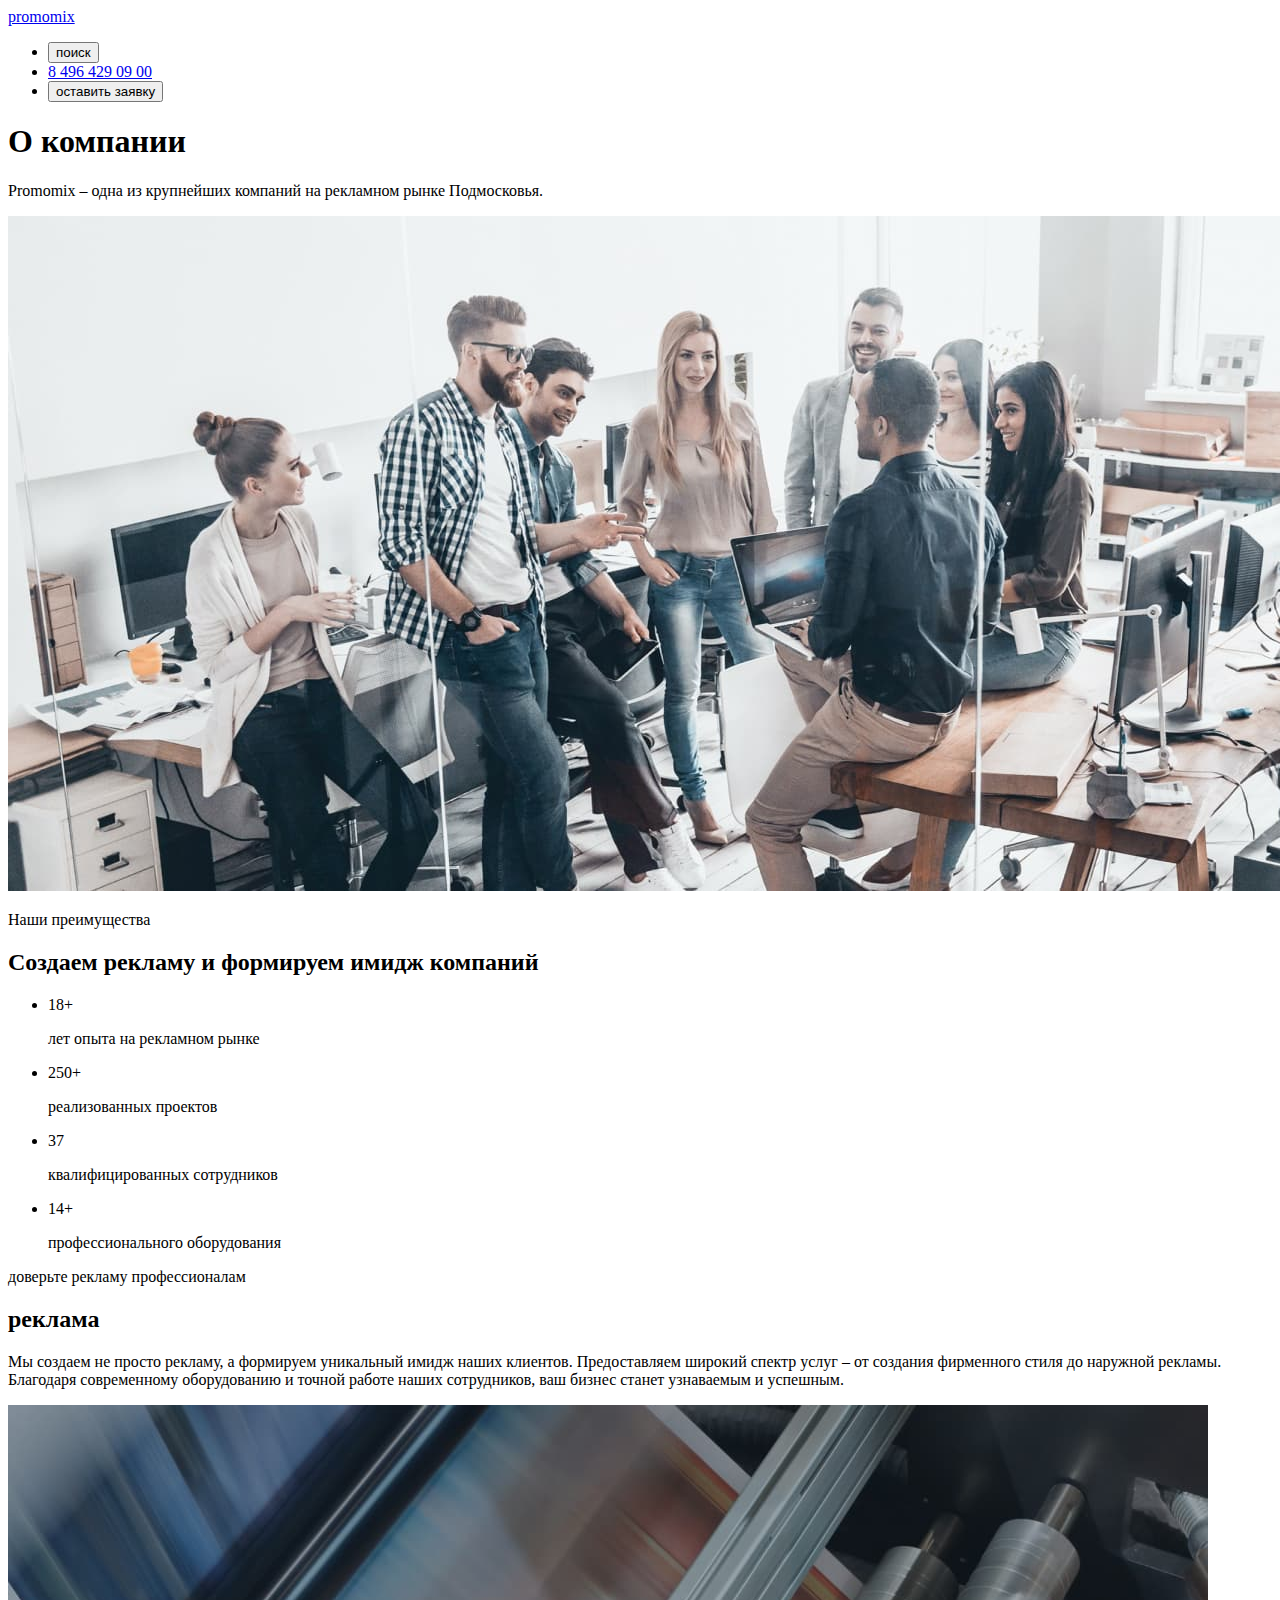
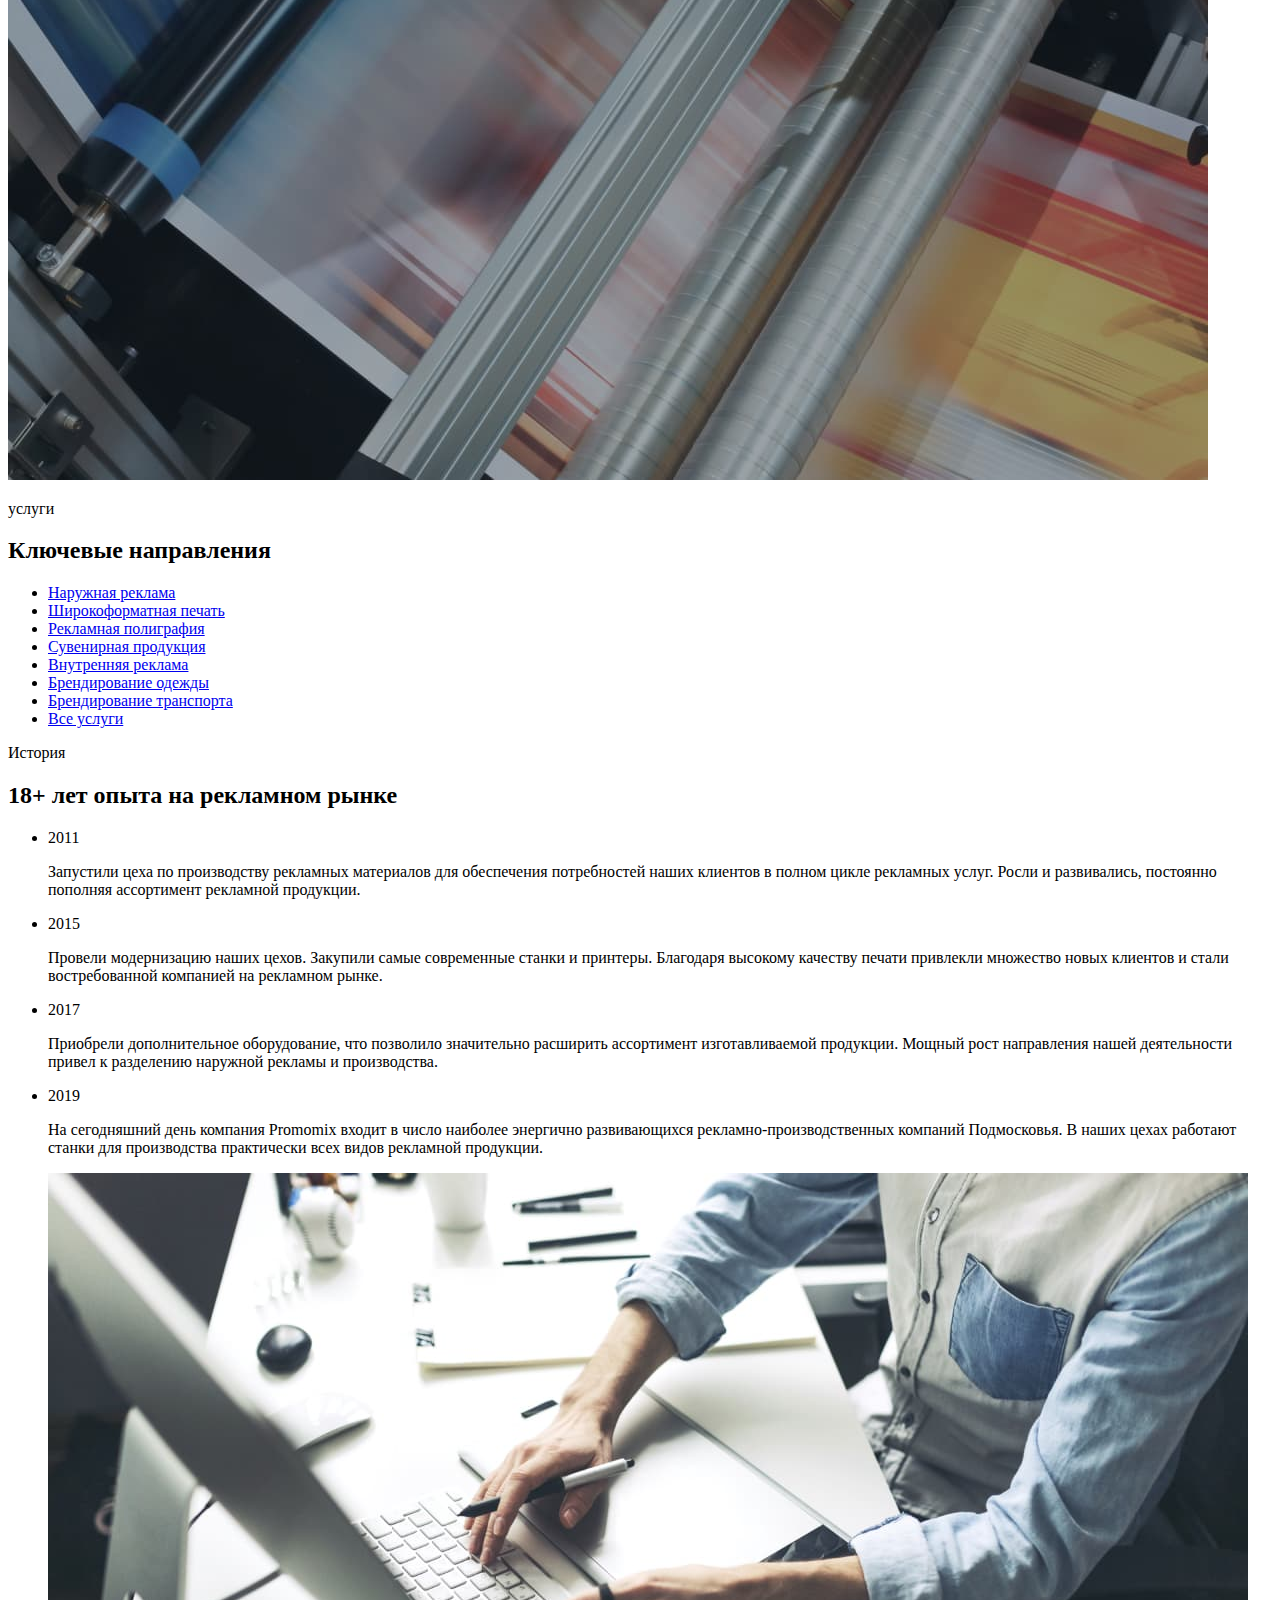
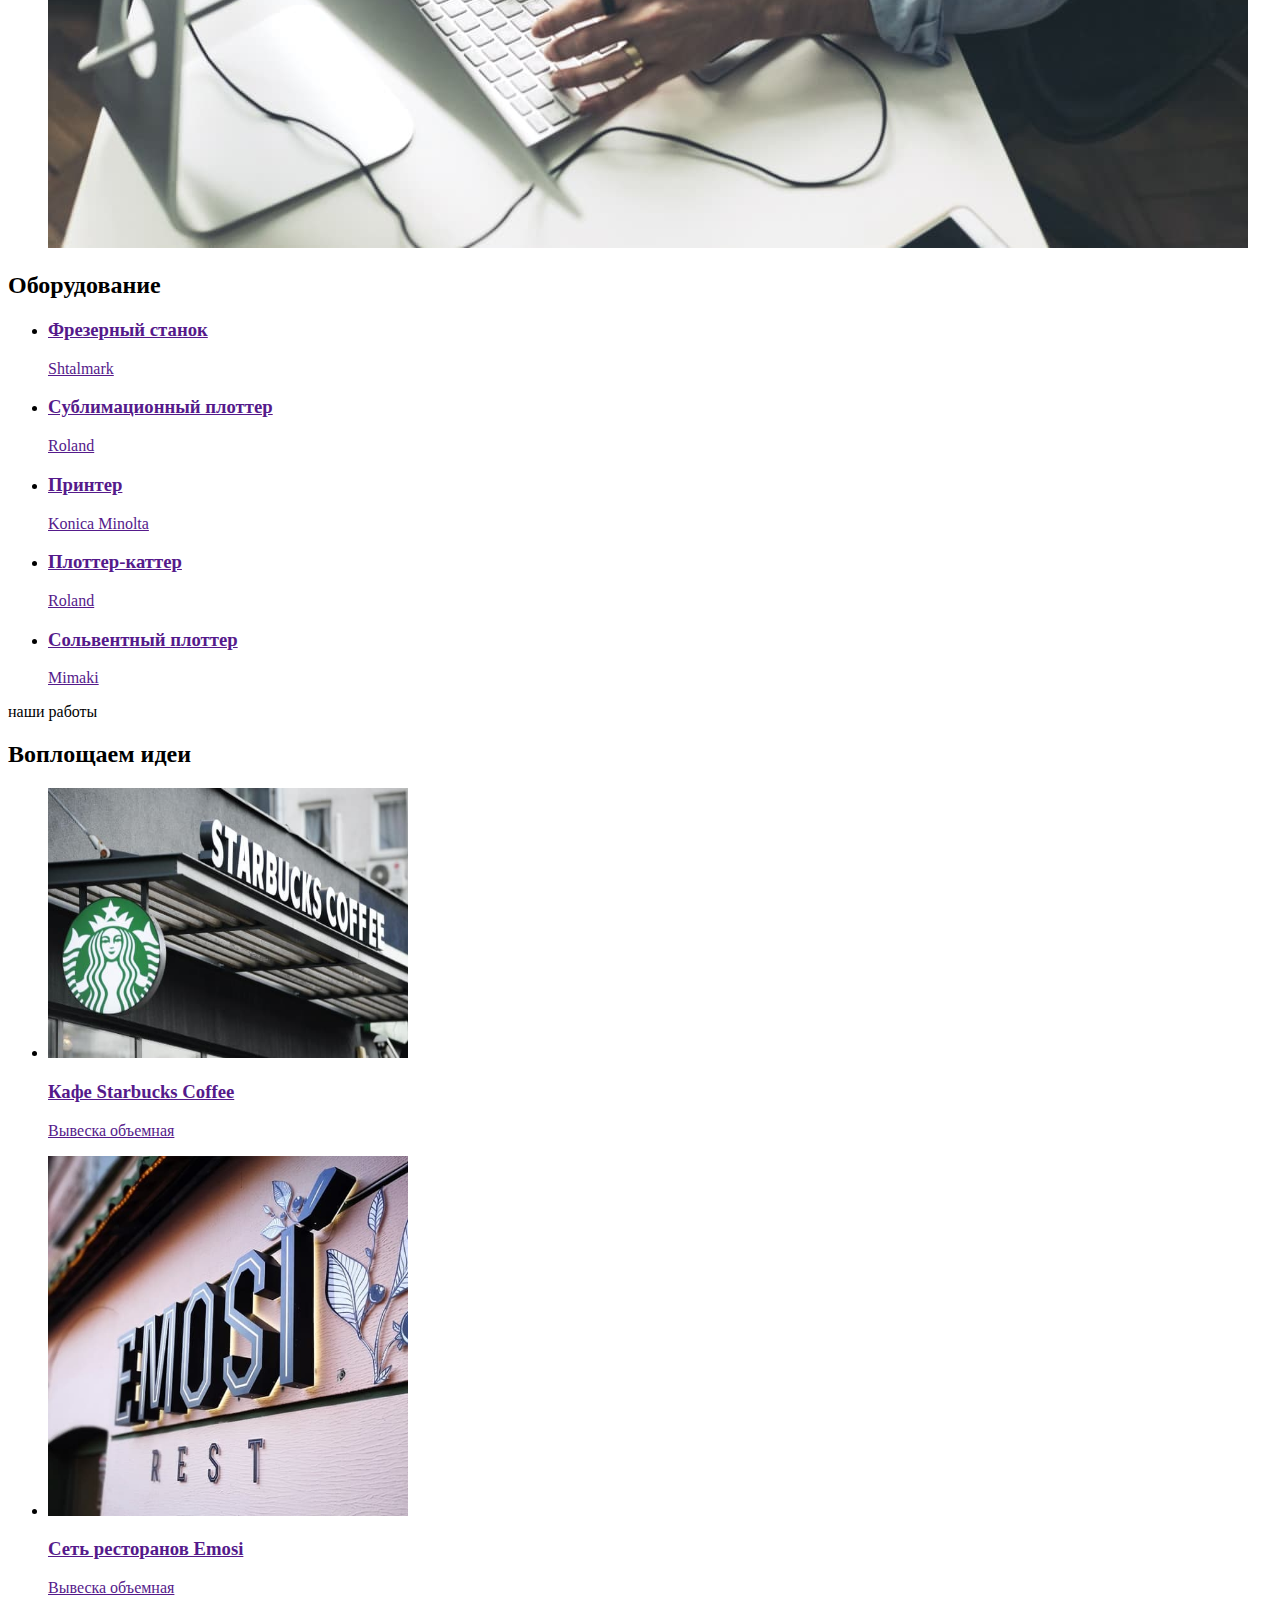
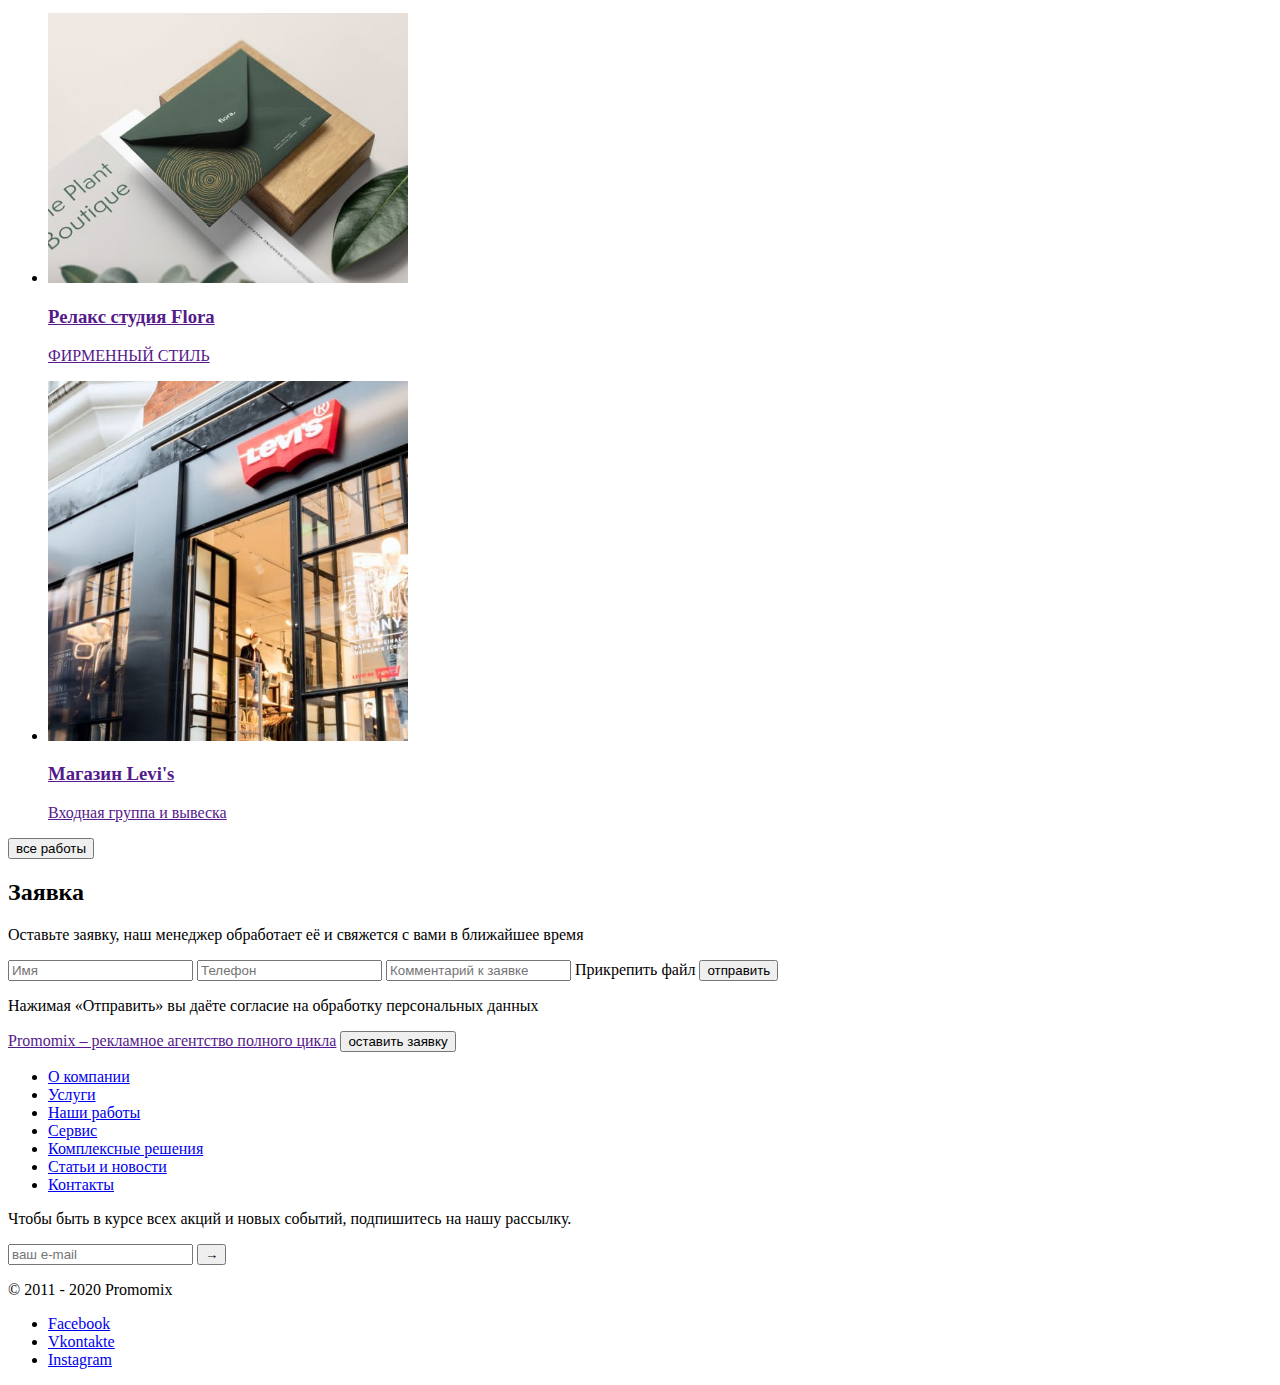
==== html/about.html @ 8fdcca10 "revision" ====
<!DOCTYPE html>
<html lang="en">
  <head>
    <meta charset="UTF-8" />
    <meta http-equiv="X-UA-Compatible" content="IE=edge" />
    <meta name="viewport" content="width=device-width, initial-scale=1.0" />
    <title>about</title>
  </head>
  <body>
    <header>
      <a href="https://andysmokk.github.io/promomix/" id="about">promomix</a>
      <nav>
        <ul>
          <li>
            <button type="button">поиск</button>
          </li>
          <li>
            <a href="tel:+84964290900">8 496 429 09 00</a>
          </li>
          <li>
            <button type="button">оставить заявку</button>
          </li>
        </ul>
      </nav>
    </header>
    <main>
      <!--секция герой-->
      <section>
        <h1>О компании</h1>
        <p>
          Promomix – одна из крупнейших компаний на рекламном рынке Подмосковья.
        </p>
        <img
          src="../images/about/img1.jpg"
          alt="сотрудники общаются в офисе"
          width="1400"
        />
      </section>
      <!--секция преимущества-->
      <section>
        <!--абзац и заголовок спрячем при оформлении-->
        <p>Наши преимущества</p>
        <h2>Создаем рекламу и формируем имидж компаний</h2>
        <ul>
          <li>
            <p>18+</p>
            <p>лет опыта на рекламном рынке</p>
          </li>
          <li>
            <p>250+</p>
            <p>реализованных проектов</p>
          </li>
          <li>
            <p>37</p>
            <p>квалифицированных сотрудников</p>
          </li>
          <li>
            <p>14+</p>
            <p>профессионального оборудования</p>
          </li>
        </ul>
      </section>
      <!--секция реклама-->
      <section>
        <p>доверьте рекламу профессионалам</p>
        <!--заголовок реклама скроем-->
        <h2>реклама</h2>
        <p>
          Мы создаем не просто рекламу, а формируем уникальный имидж наших
          клиентов. Предоставляем широкий спектр услуг – от создания фирменного
          стиля до наружной рекламы. Благодаря современному оборудованию и
          точной работе наших сотрудников, ваш бизнес станет узнаваемым и
          успешным.
        </p>
        <!--вместо изображение будет видео-->
        <img src="../images/about/img2.jpg" alt="видео" width="1200" />
      </section>
      <!--секция услуги-->
      <section>
        <p>услуги</p>
        <h2>Ключевые направления</h2>
        <ul>
          <li>
            <a href="/">Наружная реклама</a>
          </li>
          <li>
            <a href="/">Широкоформатная печать</a>
          </li>
          <li>
            <a href="/">Рекламная полиграфия</a>
          </li>
          <li>
            <a href="/">Сувенирная продукция</a>
          </li>
          <li>
            <a href="/">Внутренняя реклама</a>
          </li>
          <li>
            <a href="/">Брендирование одежды</a>
          </li>
          <li>
            <a href="/">Брендирование транспорта</a>
          </li>
          <li>
            <a href="/">Все услуги</a>
          </li>
        </ul>
      </section>
      <!--секция история-->
      <section>
        <p>История</p>
        <h2>18+ лет опыта на рекламном рынке</h2>
        <ul>
          <li>
            <p>2011</p>
            <p>
              Запустили цеха по производству рекламных материалов для
              обеспечения потребностей наших клиентов в полном цикле рекламных
              услуг. Росли и развивались, постоянно пополняя ассортимент
              рекламной продукции.
            </p>
          </li>
          <li>
            <p>2015</p>
            <p>
              Провели модернизацию наших цехов. Закупили самые современные
              станки и принтеры. Благодаря высокому качеству печати привлекли
              множество новых клиентов и стали востребованной компанией на
              рекламном рынке.
            </p>
          </li>
          <li>
            <p>2017</p>
            <p>
              Приобрели дополнительное оборудование, что позволило значительно
              расширить ассортимент изготавливаемой продукции. Мощный рост
              направления нашей деятельности привел к разделению наружной
              рекламы и производства.
            </p>
          </li>
          <li>
            <p>2019</p>
            <p>
              На сегодняшний день компания Promomix входит в число наиболее
              энергично развивающихся рекламно-производственных компаний
              Подмосковья. В наших цехах работают станки для производства
              практически всех видов рекламной продукции.
            </p>
          </li>
          <img
            src="../images/about/img3.jpg"
            alt="офисный работник работает за компьютером"
            width="1200"
          />
        </ul>
      </section>
      <!--секция оборудование-->
      <section>
        <h2>Оборудование</h2>
        <ul>
          <li>
            <a href="">
              <h3>Фрезерный станок</h3>
              <p>Shtalmark</p>
            </a>
          </li>
          <li>
            <a href="">
              <h3>Cублимационный плоттер</h3>
              <p>Roland</p>
            </a>
          </li>
          <li>
            <a href="">
              <h3>Принтер</h3>
              <p>Konica Minolta</p>
            </a>
          </li>
          <li>
            <a href="">
              <h3>Плоттер-каттер</h3>
              <p>Roland</p>
            </a>
          </li>
          <li>
            <a href="">
              <h3>Сольвентный плоттер</h3>
              <p>Mimaki</p>
            </a>
          </li>
        </ul>
      </section>
      <!--секция наши работы-->
      <section>
        <p>наши работы</p>
        <h2>Воплощаем идеи</h2>
        <ul>
          <div>
            <li>
              <a href="">
                <img
                  src="../images/ideas/Rectangle-50.jpg"
                  alt="вывеска Starbucks Coffee"
                  width="360"
                  height="270"
                />
                <h3>Кафе Starbucks Coffee</h3>
                <p>Вывеска объемная</p>
              </a>
            </li>
          </div>
          <div>
            <li>
              <a href="">
                <img
                  src="../images/ideas/Rectangle-60.jpg"
                  alt="вывеска объемная сеть ресторанов Emosi"
                  width="360"
                  height="360"
                />
                <h3>Сеть ресторанов Emosi</h3>
                <p>Вывеска объемная</p>
              </a>
            </li>
          </div>
          <div>
            <li>
              <a href="">
                <img
                  src="../images/ideas/Rectangle-63.jpg"
                  alt="фирменный стиль релакс студия flora"
                  width="360"
                  height="270"
                />
                <h3>Релакс студия Flora</h3>
                <p>ФИРМЕННЫЙ СТИЛЬ</p>
              </a>
            </li>
          </div>
          <div>
            <li>
              <a href="">
                <img
                  src="../images/ideas/Rectangle-62.jpg"
                  alt="входная группа и вывеска магазин Levi's"
                  width="360"
                  alt="360"
                />
                <h3>Магазин Levi's</h3>
                <p>Входная группа и вывеска</p>
              </a>
            </li>
          </div>
        </ul>
        <button type="button">все работы</button>
      </section>
      <!--секция заявка-->
      <section>
        <h2>Заявка</h2>
        <p>
          Оставьте заявку, наш менеджер обработает её и свяжется с вами в
          ближайшее время
        </p>
        <form>
          <input type="text" name="username" placeholder="Имя" />
          <input type="tel" name="phone" placeholder="Телефон" />
          <input type="text" placeholder="Комментарий к заявке" />
          <span>Прикрепить файл</span>
          <button type="submit">отправить</button>
          <p>
            Нажимая «Отправить» вы даёте согласие на обработку персональных
            данных
          </p>
        </form>
      </section>
    </main>
    <footer>
      <div>
        <div>
          <a href="">Promomix – рекламное агентство полного цикла</a>
          <button type="button">оставить заявку</button>
        </div>
        <nav>
          <ul>
            <li><a href="#about">О компании</a></li>
            <li><a href="./serviсes.html">Услуги</a></li>
            <li><a href="./works.html">Наши работы</a></li>
            <li><a href="./servis.html">Сервис</a></li>
            <li><a href="./complex.html">Комплексные решения</a></li>
            <li><a href="./posts.html">Статьи и новости</a></li>
            <li><a href="/">Контакты</a></li>
          </ul>
        </nav>
        <div>
          <p>
            Чтобы быть в курсе всех акций и новых событий, подпишитесь на нашу
            рассылку.
          </p>
          <form>
            <input type="email" placeholder="ваш e-mail" />
            <button type="submit">&#8594;</button>
          </form>
        </div>
      </div>
      <div>
        <p>&copy; 2011 - 2020 Promomix</p>
        <ul>
          <li>
            <a href="/">Facebook</a>
          </li>
          <li>
            <a href="/">Vkontakte</a>
          </li>
          <li>
            <a href="/">Instagram</a>
          </li>
        </ul>
      </div>
    </footer>
  </body>
</html>
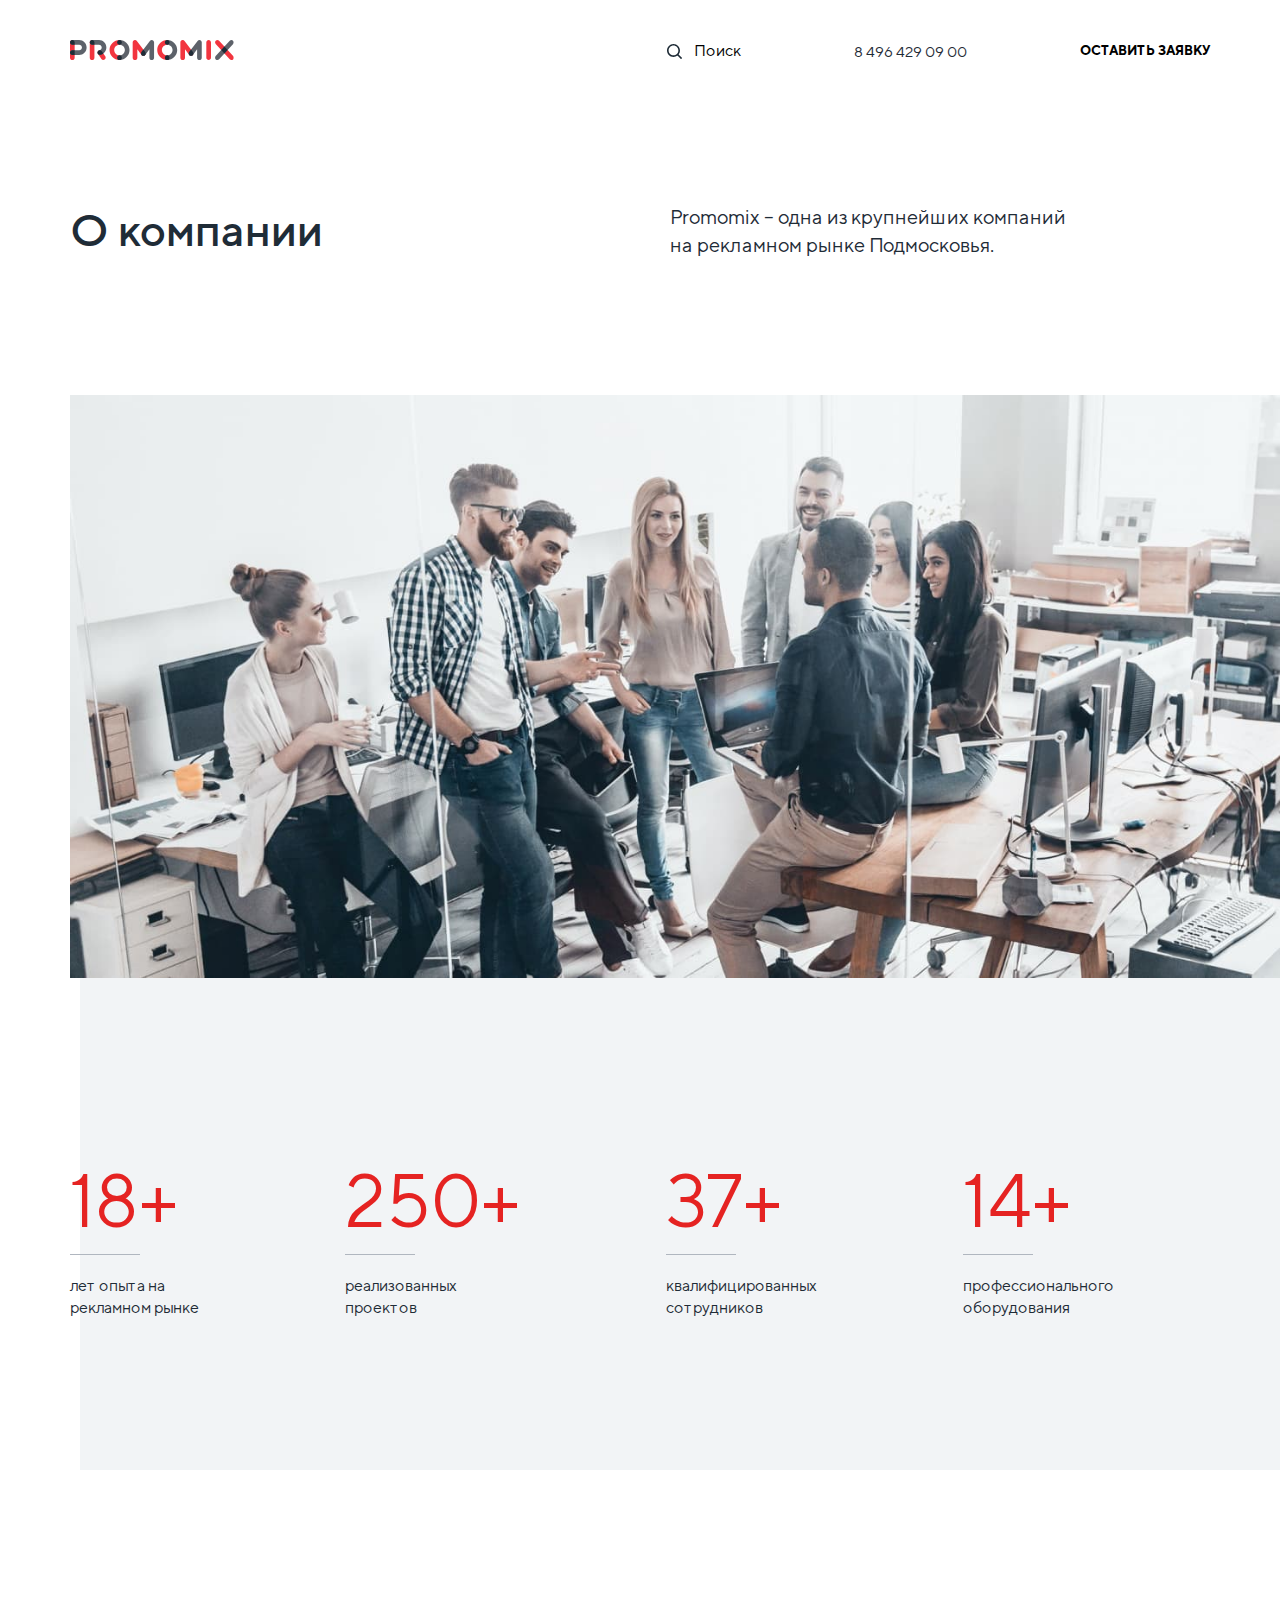
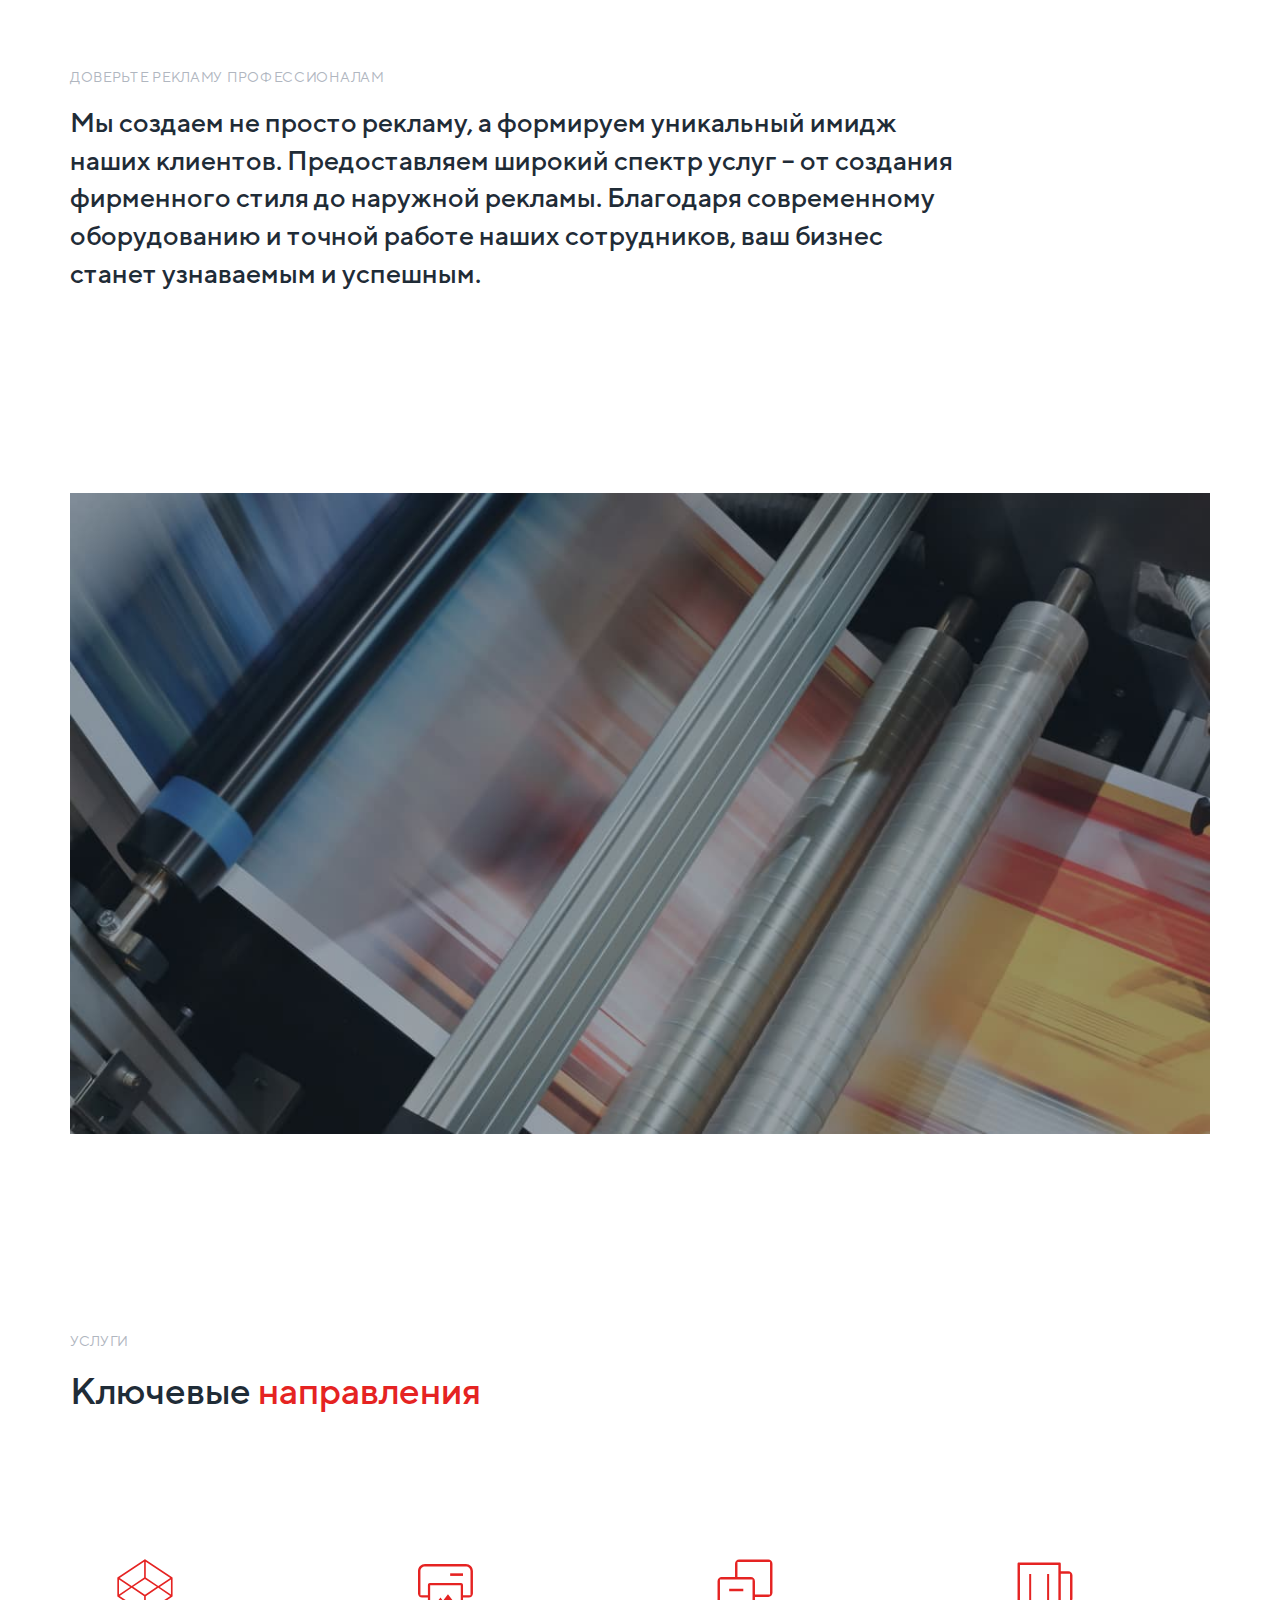
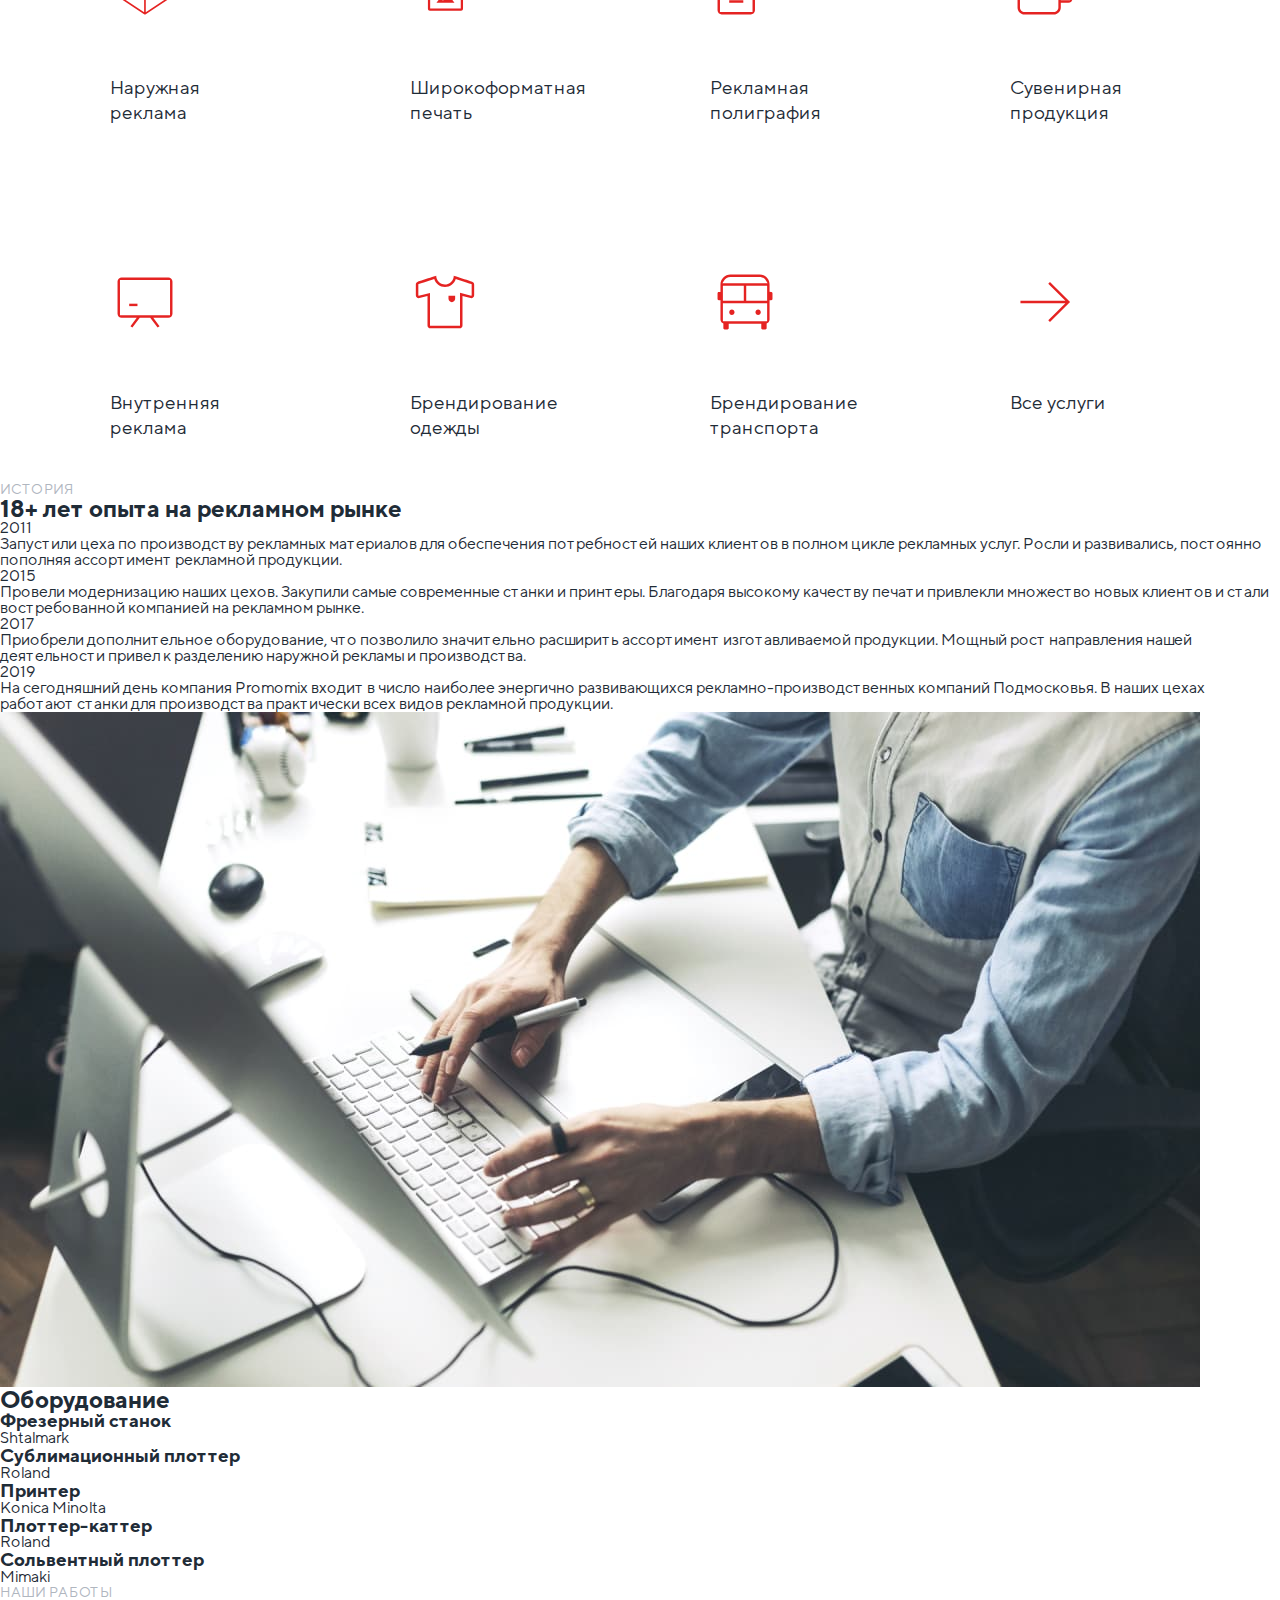
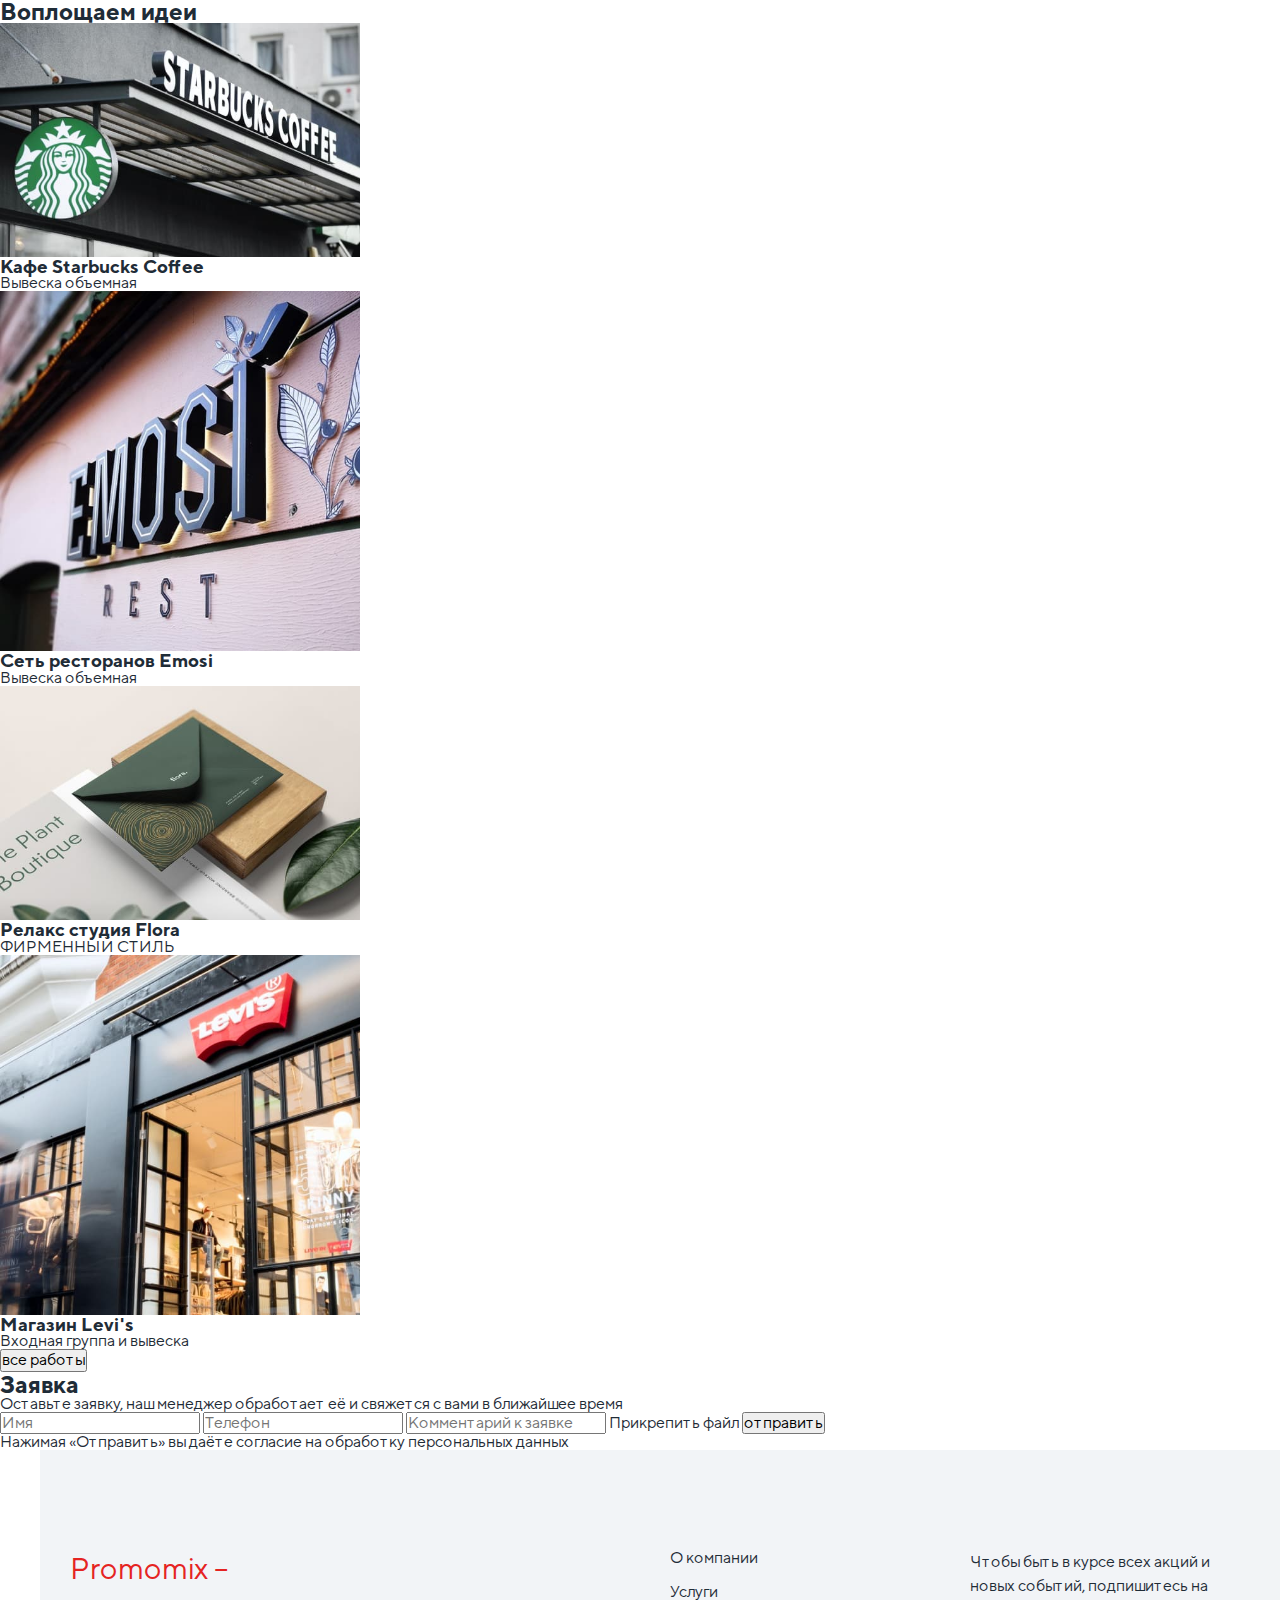
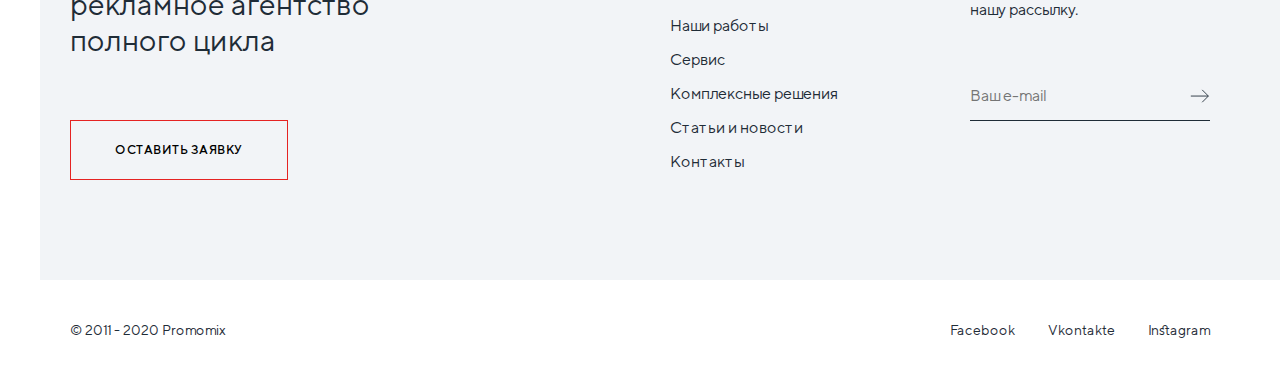
==== commit 39933136: "working with the page about" ====
--- a/html/about.html
+++ b/html/about.html
@@ -1,114 +1,223 @@
 <!DOCTYPE html>
-<html lang="en">
+<html lang="ru">
   <head>
     <meta charset="UTF-8" />
     <meta http-equiv="X-UA-Compatible" content="IE=edge" />
     <meta name="viewport" content="width=device-width, initial-scale=1.0" />
     <title>about</title>
+    <link rel="stylesheet" href="../CSS/modern-normalize.css" />
+    <link rel="stylesheet" href="../Fonts/stylesheet.css" />
+    <link rel="stylesheet" href="../CSS/about.css" />
   </head>
   <body>
-    <header>
-      <a href="https://andysmokk.github.io/promomix/" id="about">promomix</a>
-      <nav>
-        <ul>
-          <li>
-            <button type="button">поиск</button>
-          </li>
-          <li>
+    <header class="container-nav">
+      <div class="icon-menu-box">
+        <svg width="25" height="25">
+          <use href="../images/icon/sprite.svg#icon-menu-icon"></use>
+        </svg>
+      </div>
+      <nav class="nav-box">
+        <a class="logo" id="about" href="https://andysmokk.github.io/promomix/">
+          <svg width="163.77" height="20">
+            <use href="../images/icon/sprite.svg#icon-logo"></use>
+          </svg>
+        </a>
+        <ul class="list">
+          <li class="list-item">
+            <button type="button" class="button-icon">
+              <svg width="15.59" height="15.59" class="icon-search">
+                <use href="../images/icon/sprite.svg#icon-search"></use>
+              </svg>
+              поиск
+            </button>
+          </li>
+          <li class="list-item">
             <a href="tel:+84964290900">8 496 429 09 00</a>
           </li>
-          <li>
+          <li class="list-item">
             <button type="button">оставить заявку</button>
           </li>
         </ul>
       </nav>
     </header>
     <main>
-      <!--секция герой-->
-      <section>
-        <h1>О компании</h1>
-        <p>
-          Promomix – одна из крупнейших компаний на рекламном рынке Подмосковья.
-        </p>
-        <img
-          src="../images/about/img1.jpg"
-          alt="сотрудники общаются в офисе"
-          width="1400"
-        />
-      </section>
+      <!--секция о компании-->
+      <section class="box-position-about">
+        <div class="container">
+          <div class="section-box-about">
+            <h1 class="box-about-item title-section-about">О компании</h1>
+            <p class="box-about-item text-section-about">
+              <span class="text-wrapping"
+                >Promomix – одна из крупнейших компаний</span
+              >
+              на рекламном рынке Подмосковья.
+            </p>
+          </div>
+          <div class="img-box-about">
+            <img
+              src="../images/about/img1.jpg"
+              alt="сотрудники общаются в офисе"
+              width="1400"
+            />
+          </div>
+        </div>
+      </section>
+
       <!--секция преимущества-->
-      <section>
-        <!--абзац и заголовок спрячем при оформлении-->
-        <p>Наши преимущества</p>
-        <h2>Создаем рекламу и формируем имидж компаний</h2>
-        <ul>
-          <li>
-            <p>18+</p>
-            <p>лет опыта на рекламном рынке</p>
-          </li>
-          <li>
-            <p>250+</p>
-            <p>реализованных проектов</p>
-          </li>
-          <li>
-            <p>37</p>
-            <p>квалифицированных сотрудников</p>
-          </li>
-          <li>
-            <p>14+</p>
-            <p>профессионального оборудования</p>
-          </li>
-        </ul>
-      </section>
+      <section class="advantages-container-about background-container">
+        <div class="container">
+          <!--Pаголовок спрячем при оформлении-->
+          <h2 class="visually-hidden">
+            Создаем рекламу и формируем имидж компаний
+          </h2>
+          <ul class="advantages-list-about">
+            <li class="list-about-item">
+              <p class="years-item">18+</p>
+              <p class="years-text">
+                <span class="text-wrapping">лет опыта на</span>рекламном рынке
+              </p>
+            </li>
+            <li class="list-about-item">
+              <p class="years-item">250+</p>
+              <p class="years-text">
+                <span class="text-wrapping">реализованных</span>проектов
+              </p>
+            </li>
+            <li class="list-about-item">
+              <p class="years-item">37+</p>
+              <p class="years-text">
+                <span class="text-wrapping">квалифицированных</span>сотрудников
+              </p>
+            </li>
+            <li class="list-about-item">
+              <p class="years-item">14+</p>
+              <p class="years-text">
+                <span class="text-wrapping">профессионального</span>
+                оборудования
+              </p>
+            </li>
+          </ul>
+        </div>
+      </section>
+
       <!--секция реклама-->
-      <section>
-        <p>доверьте рекламу профессионалам</p>
-        <!--заголовок реклама скроем-->
-        <h2>реклама</h2>
-        <p>
-          Мы создаем не просто рекламу, а формируем уникальный имидж наших
-          клиентов. Предоставляем широкий спектр услуг – от создания фирменного
-          стиля до наружной рекламы. Благодаря современному оборудованию и
-          точной работе наших сотрудников, ваш бизнес станет узнаваемым и
-          успешным.
-        </p>
-        <!--вместо изображение будет видео-->
-        <img src="../images/about/img2.jpg" alt="видео" width="1200" />
-      </section>
+      <section class="advertising-section">
+        <div class="container">
+          <p class="item-text">доверьте рекламу профессионалам</p>
+          <!--заголовок реклама скроем-->
+          <h2 class="visually-hidden">реклама</h2>
+          <p class="text-section-advertising">
+            Мы создаем не просто рекламу, а формируем уникальный имидж наших
+            клиентов. Предоставляем широкий спектр услуг – от создания
+            фирменного стиля до наружной рекламы. Благодаря современному
+            оборудованию и точной работе наших сотрудников, ваш бизнес станет
+            узнаваемым и успешным.
+          </p>
+          <!--вместо изображение будет видео-->
+          <img
+            class="advertising-video"
+            src="../images/about/img2.jpg"
+            alt="видео"
+            width="1200"
+          />
+        </div>
+      </section>
+
       <!--секция услуги-->
       <section>
-        <p>услуги</p>
-        <h2>Ключевые направления</h2>
-        <ul>
-          <li>
-            <a href="/">Наружная реклама</a>
-          </li>
-          <li>
-            <a href="/">Широкоформатная печать</a>
-          </li>
-          <li>
-            <a href="/">Рекламная полиграфия</a>
-          </li>
-          <li>
-            <a href="/">Сувенирная продукция</a>
-          </li>
-          <li>
-            <a href="/">Внутренняя реклама</a>
-          </li>
-          <li>
-            <a href="/">Брендирование одежды</a>
-          </li>
-          <li>
-            <a href="/">Брендирование транспорта</a>
-          </li>
-          <li>
-            <a href="/">Все услуги</a>
-          </li>
-        </ul>
-      </section>
+        <div class="container">
+          <p class="item-text">услуги</p>
+          <h2 class="item-title">
+            Ключевые<span class="part-title"> направления</span>
+          </h2>
+          <ul class="services-list">
+            <li class="services-item">
+              <a href="/" class="services-link">
+                <svg class="services-icons" width="70" height="70">
+                  <use
+                    href="../images/icon/sprite.svg#icon-key-directions-1"
+                  ></use>
+                </svg>
+                <p class="services-item-text">Наружная реклама</p>
+              </a>
+            </li>
+            <li class="services-item">
+              <a href="/" class="services-link">
+                <svg class="services-icons" width="70" height="70">
+                  <use
+                    href="../images/icon/sprite.svg#icon-key-directions-2"
+                  ></use>
+                </svg>
+                <p class="services-item-text">Широкоформатная печать</p>
+              </a>
+            </li>
+            <li class="services-item">
+              <a href="/" class="services-link">
+                <svg class="services-icons" width="70" height="70">
+                  <use
+                    href="../images/icon/sprite.svg#icon-key-directions-3"
+                  ></use>
+                </svg>
+                <p class="services-item-text">Рекламная полиграфия</p>
+              </a>
+            </li>
+            <li class="services-item">
+              <a href="/" class="services-link">
+                <svg class="services-icons" width="70" height="70">
+                  <use
+                    href="../images/icon/sprite.svg#icon-key-directions-4"
+                  ></use>
+                </svg>
+                <p class="services-item-text">Сувенирная продукция</p>
+              </a>
+            </li>
+            <li class="services-item">
+              <a href="/" class="services-link">
+                <svg class="services-icons" width="70" height="70">
+                  <use
+                    href="../images/icon/sprite.svg#icon-key-directions-5"
+                  ></use>
+                </svg>
+                <p class="services-item-text">Внутренняя реклама</p>
+              </a>
+            </li>
+            <li class="services-item">
+              <a href="/" class="services-link">
+                <svg class="services-icons" width="70" height="70">
+                  <use
+                    href="../images/icon/sprite.svg#icon-key-directions-6"
+                  ></use>
+                </svg>
+                <p class="services-item-text">Брендирование одежды</p>
+              </a>
+            </li>
+            <li class="services-item">
+              <a href="/" class="services-link">
+                <svg class="services-icons" width="70" height="70">
+                  <use
+                    href="../images/icon/sprite.svg#icon-key-directions-7"
+                  ></use>
+                </svg>
+                <p class="services-item-text">Брендирование транспорта</p>
+              </a>
+            </li>
+            <li class="services-item">
+              <a href="/" class="services-link">
+                <svg class="services-icons" width="70" height="70">
+                  <use
+                    href="../images/icon/sprite.svg#icon-key-directions-8"
+                  ></use>
+                </svg>
+                <p class="services-item-text">Все услуги</p>
+              </a>
+            </li>
+          </ul>
+        </div>
+      </section>
+
       <!--секция история-->
       <section>
-        <p>История</p>
+        <p class="item-text">История</p>
         <h2>18+ лет опыта на рекламном рынке</h2>
         <ul>
           <li>
@@ -146,12 +255,12 @@
               Подмосковья. В наших цехах работают станки для производства
               практически всех видов рекламной продукции.
             </p>
-          </li>
-          <img
-            src="../images/about/img3.jpg"
-            alt="офисный работник работает за компьютером"
-            width="1200"
-          />
+            <img
+              src="../images/about/img3.jpg"
+              alt="офисный работник работает за компьютером"
+              width="1200"
+            />
+          </li>
         </ul>
       </section>
       <!--секция оборудование-->
@@ -192,65 +301,57 @@
       </section>
       <!--секция наши работы-->
       <section>
-        <p>наши работы</p>
+        <p class="item-text">наши работы</p>
         <h2>Воплощаем идеи</h2>
         <ul>
-          <div>
-            <li>
-              <a href="">
-                <img
-                  src="../images/ideas/Rectangle-50.jpg"
-                  alt="вывеска Starbucks Coffee"
-                  width="360"
-                  height="270"
-                />
-                <h3>Кафе Starbucks Coffee</h3>
-                <p>Вывеска объемная</p>
-              </a>
-            </li>
-          </div>
-          <div>
-            <li>
-              <a href="">
-                <img
-                  src="../images/ideas/Rectangle-60.jpg"
-                  alt="вывеска объемная сеть ресторанов Emosi"
-                  width="360"
-                  height="360"
-                />
-                <h3>Сеть ресторанов Emosi</h3>
-                <p>Вывеска объемная</p>
-              </a>
-            </li>
-          </div>
-          <div>
-            <li>
-              <a href="">
-                <img
-                  src="../images/ideas/Rectangle-63.jpg"
-                  alt="фирменный стиль релакс студия flora"
-                  width="360"
-                  height="270"
-                />
-                <h3>Релакс студия Flora</h3>
-                <p>ФИРМЕННЫЙ СТИЛЬ</p>
-              </a>
-            </li>
-          </div>
-          <div>
-            <li>
-              <a href="">
-                <img
-                  src="../images/ideas/Rectangle-62.jpg"
-                  alt="входная группа и вывеска магазин Levi's"
-                  width="360"
-                  alt="360"
-                />
-                <h3>Магазин Levi's</h3>
-                <p>Входная группа и вывеска</p>
-              </a>
-            </li>
-          </div>
+          <li>
+            <a href="">
+              <img
+                src="../images/ideas/Rectangle-50.jpg"
+                alt="вывеска Starbucks Coffee"
+                width="360"
+                height="270"
+              />
+              <h3>Кафе Starbucks Coffee</h3>
+              <p>Вывеска объемная</p>
+            </a>
+          </li>
+          <li>
+            <a href="">
+              <img
+                src="../images/ideas/Rectangle-60.jpg"
+                alt="вывеска объемная сеть ресторанов Emosi"
+                width="360"
+                height="360"
+              />
+              <h3>Сеть ресторанов Emosi</h3>
+              <p>Вывеска объемная</p>
+            </a>
+          </li>
+          <li>
+            <a href="">
+              <img
+                src="../images/ideas/Rectangle-63.jpg"
+                alt="фирменный стиль релакс студия flora"
+                width="360"
+                height="270"
+              />
+              <h3>Релакс студия Flora</h3>
+              <p>ФИРМЕННЫЙ СТИЛЬ</p>
+            </a>
+          </li>
+          <li>
+            <a href="">
+              <img
+                src="../images/ideas/Rectangle-62.jpg"
+                alt="входная группа и вывеска магазин Levi's"
+                width="360"
+                height="360"
+              />
+              <h3>Магазин Levi's</h3>
+              <p>Входная группа и вывеска</p>
+            </a>
+          </li>
         </ul>
         <button type="button">все работы</button>
       </section>
@@ -274,44 +375,73 @@
         </form>
       </section>
     </main>
-    <footer>
-      <div>
-        <div>
-          <a href="">Promomix – рекламное агентство полного цикла</a>
-          <button type="button">оставить заявку</button>
-        </div>
-        <nav>
-          <ul>
-            <li><a href="#about">О компании</a></li>
-            <li><a href="./serviсes.html">Услуги</a></li>
-            <li><a href="./works.html">Наши работы</a></li>
-            <li><a href="./servis.html">Сервис</a></li>
-            <li><a href="./complex.html">Комплексные решения</a></li>
-            <li><a href="./posts.html">Статьи и новости</a></li>
-            <li><a href="/">Контакты</a></li>
-          </ul>
-        </nav>
-        <div>
-          <p>
-            Чтобы быть в курсе всех акций и новых событий, подпишитесь на нашу
-            рассылку.
-          </p>
-          <form>
-            <input type="email" placeholder="ваш e-mail" />
-            <button type="submit">&#8594;</button>
-          </form>
+
+    <!-- Секция футер -->
+    <footer class="">
+      <div class="background-container">
+        <div class="footer-box container">
+          <div class="request-box">
+            <a class="request-title" href="/"
+              ><span class="part-title text-wrapping">Promomix –</span>
+              рекламное агентство <br />
+              полного цикла</a
+            >
+            <button type="button" class="button-request">
+              оставить заявку
+            </button>
+          </div>
+          <nav class="nav-box-footer">
+            <ul class="nav-list">
+              <li class="nav-item">
+                <a href="#about">О компании</a>
+              </li>
+              <li class="nav-item">
+                <a href="./html/serviсes.html">Услуги</a>
+              </li>
+              <li class="nav-item">
+                <a href="./html/works.html">Наши работы</a>
+              </li>
+              <li class="nav-item"><a href="./html/servis.html">Сервис</a></li>
+              <li class="nav-item">
+                <a href="./html/complex.html">Комплексные решения</a>
+              </li>
+              <li class="nav-item">
+                <a href="./html/posts.html">Статьи и новости</a>
+              </li>
+              <li class="nav-item"><a href="/">Контакты</a></li>
+            </ul>
+          </nav>
+          <div class="subscription-box">
+            <p class="subscription-text">
+              Чтобы быть в курсе всех акций и новых событий, подпишитесь на нашу
+              рассылку.
+            </p>
+            <form class="footer-form">
+              <input
+                class="email-placeholder"
+                type="email"
+                placeholder="Ваш e-mail"
+              />
+              <button type="submit" class="subscription-button">
+                <svg class="arrow-icon-footer" width="20" height="14">
+                  <use href="../images/icon/sprite.svg#icon-arrow-20"></use>
+                </svg>
+              </button>
+            </form>
+          </div>
         </div>
       </div>
-      <div>
+
+      <div class="footer-links container">
         <p>&copy; 2011 - 2020 Promomix</p>
-        <ul>
-          <li>
+        <ul class="links-list-footer">
+          <li class="links-item-footer">
             <a href="/">Facebook</a>
           </li>
-          <li>
+          <li class="links-item-footer">
             <a href="/">Vkontakte</a>
           </li>
-          <li>
+          <li class="links-item-footer">
             <a href="/">Instagram</a>
           </li>
         </ul>
--- a/Fonts/stylesheet.css
+++ b/Fonts/stylesheet.css
@@ -0,0 +1,216 @@
+@font-face {
+    font-family: 'TT Norms';
+    src: url('TTNorms-Bold.eot');
+    src: local('TT Norms Bold'), local('TTNorms-Bold'),
+        url('TTNorms-Bold.eot?#iefix') format('embedded-opentype'),
+        url('TTNorms-Bold.woff2') format('woff2'),
+        url('TTNorms-Bold.woff') format('woff'),
+        url('TTNorms-Bold.ttf') format('truetype');
+    font-weight: bold;
+    font-style: normal;
+}
+
+@font-face {
+    font-family: 'TT Norms';
+    src: url('TTNorms-ThinItalic.eot');
+    src: local('TT Norms Thin Italic'), local('TTNorms-ThinItalic'),
+        url('TTNorms-ThinItalic.eot?#iefix') format('embedded-opentype'),
+        url('TTNorms-ThinItalic.woff2') format('woff2'),
+        url('TTNorms-ThinItalic.woff') format('woff'),
+        url('TTNorms-ThinItalic.ttf') format('truetype');
+    font-weight: 100;
+    font-style: italic;
+}
+
+@font-face {
+    font-family: 'TT Norms';
+    src: url('TTNorms-Thin.eot');
+    src: local('TT Norms Thin'), local('TTNorms-Thin'),
+        url('TTNorms-Thin.eot?#iefix') format('embedded-opentype'),
+        url('TTNorms-Thin.woff2') format('woff2'),
+        url('TTNorms-Thin.woff') format('woff'),
+        url('TTNorms-Thin.ttf') format('truetype');
+    font-weight: 100;
+    font-style: normal;
+}
+
+@font-face {
+    font-family: 'TT Norms';
+    src: url('TTNorms-LightItalic.eot');
+    src: local('TT Norms Light Italic'), local('TTNorms-LightItalic'),
+        url('TTNorms-LightItalic.eot?#iefix') format('embedded-opentype'),
+        url('TTNorms-LightItalic.woff2') format('woff2'),
+        url('TTNorms-LightItalic.woff') format('woff'),
+        url('TTNorms-LightItalic.ttf') format('truetype');
+    font-weight: 300;
+    font-style: italic;
+}
+
+@font-face {
+    font-family: 'TT Norms';
+    src: url('TTNorms-ExtraBoldItalic.eot');
+    src: local('TT Norms ExtraBold Italic'), local('TTNorms-ExtraBoldItalic'),
+        url('TTNorms-ExtraBoldItalic.eot?#iefix') format('embedded-opentype'),
+        url('TTNorms-ExtraBoldItalic.woff2') format('woff2'),
+        url('TTNorms-ExtraBoldItalic.woff') format('woff'),
+        url('TTNorms-ExtraBoldItalic.ttf') format('truetype');
+    font-weight: 800;
+    font-style: italic;
+}
+
+@font-face {
+    font-family: 'TT Norms';
+    src: url('TTNorms-Italic.eot');
+    src: local('TT Norms Italic'), local('TTNorms-Italic'),
+        url('TTNorms-Italic.eot?#iefix') format('embedded-opentype'),
+        url('TTNorms-Italic.woff2') format('woff2'),
+        url('TTNorms-Italic.woff') format('woff'),
+        url('TTNorms-Italic.ttf') format('truetype');
+    font-weight: normal;
+    font-style: italic;
+}
+
+@font-face {
+    font-family: 'TT Norms';
+    src: url('TTNorms-ExtraLight.eot');
+    src: local('TT Norms ExtraLight'), local('TTNorms-ExtraLight'),
+        url('TTNorms-ExtraLight.eot?#iefix') format('embedded-opentype'),
+        url('TTNorms-ExtraLight.woff2') format('woff2'),
+        url('TTNorms-ExtraLight.woff') format('woff'),
+        url('TTNorms-ExtraLight.ttf') format('truetype');
+    font-weight: 200;
+    font-style: normal;
+}
+
+@font-face {
+    font-family: 'TT Norms';
+    src: url('TTNorms-HeavyItalic.eot');
+    src: local('TT Norms Heavy Italic'), local('TTNorms-HeavyItalic'),
+        url('TTNorms-HeavyItalic.eot?#iefix') format('embedded-opentype'),
+        url('TTNorms-HeavyItalic.woff2') format('woff2'),
+        url('TTNorms-HeavyItalic.woff') format('woff'),
+        url('TTNorms-HeavyItalic.ttf') format('truetype');
+    font-weight: 900;
+    font-style: italic;
+}
+
+@font-face {
+    font-family: 'TT Norms';
+    src: url('TTNorms-MediumItalic.eot');
+    src: local('TT Norms Medium Italic'), local('TTNorms-MediumItalic'),
+        url('TTNorms-MediumItalic.eot?#iefix') format('embedded-opentype'),
+        url('TTNorms-MediumItalic.woff2') format('woff2'),
+        url('TTNorms-MediumItalic.woff') format('woff'),
+        url('TTNorms-MediumItalic.ttf') format('truetype');
+    font-weight: 500;
+    font-style: italic;
+}
+
+@font-face {
+    font-family: 'TT Norms';
+    src: url('TTNorms-BoldItalic.eot');
+    src: local('TT Norms Bold Italic'), local('TTNorms-BoldItalic'),
+        url('TTNorms-BoldItalic.eot?#iefix') format('embedded-opentype'),
+        url('TTNorms-BoldItalic.woff2') format('woff2'),
+        url('TTNorms-BoldItalic.woff') format('woff'),
+        url('TTNorms-BoldItalic.ttf') format('truetype');
+    font-weight: bold;
+    font-style: italic;
+}
+
+@font-face {
+    font-family: 'TT Norms';
+    src: url('TTNorms-Heavy.eot');
+    src: local('TT Norms Heavy'), local('TTNorms-Heavy'),
+        url('TTNorms-Heavy.eot?#iefix') format('embedded-opentype'),
+        url('TTNorms-Heavy.woff2') format('woff2'),
+        url('TTNorms-Heavy.woff') format('woff'),
+        url('TTNorms-Heavy.ttf') format('truetype');
+    font-weight: 900;
+    font-style: normal;
+}
+
+@font-face {
+    font-family: 'TT Norms';
+    src: url('TTNorms-Light.eot');
+    src: local('TT Norms Light'), local('TTNorms-Light'),
+        url('TTNorms-Light.eot?#iefix') format('embedded-opentype'),
+        url('TTNorms-Light.woff2') format('woff2'),
+        url('TTNorms-Light.woff') format('woff'),
+        url('TTNorms-Light.ttf') format('truetype');
+    font-weight: 300;
+    font-style: normal;
+}
+
+@font-face {
+    font-family: 'TT Norms';
+    src: url('TTNorms-Medium.eot');
+    src: local('TT Norms Medium'), local('TTNorms-Medium'),
+        url('TTNorms-Medium.eot?#iefix') format('embedded-opentype'),
+        url('TTNorms-Medium.woff2') format('woff2'),
+        url('TTNorms-Medium.woff') format('woff'),
+        url('TTNorms-Medium.ttf') format('truetype');
+    font-weight: 500;
+    font-style: normal;
+}
+
+@font-face {
+    font-family: 'TT Norms';
+    src: url('TTNorms-ExtraBold.eot');
+    src: local('TT Norms ExtraBold'), local('TTNorms-ExtraBold'),
+        url('TTNorms-ExtraBold.eot?#iefix') format('embedded-opentype'),
+        url('TTNorms-ExtraBold.woff2') format('woff2'),
+        url('TTNorms-ExtraBold.woff') format('woff'),
+        url('TTNorms-ExtraBold.ttf') format('truetype');
+    font-weight: 800;
+    font-style: normal;
+}
+
+@font-face {
+    font-family: 'TT Norms';
+    src: url('TTNorms-ExtraLightItalic.eot');
+    src: local('TT Norms ExtraLight Italic'), local('TTNorms-ExtraLightItalic'),
+        url('TTNorms-ExtraLightItalic.eot?#iefix') format('embedded-opentype'),
+        url('TTNorms-ExtraLightItalic.woff2') format('woff2'),
+        url('TTNorms-ExtraLightItalic.woff') format('woff'),
+        url('TTNorms-ExtraLightItalic.ttf') format('truetype');
+    font-weight: 200;
+    font-style: italic;
+}
+
+@font-face {
+    font-family: 'TT Norms';
+    src: url('TTNorms-Regular.eot');
+    src: local('TT Norms Regular'), local('TTNorms-Regular'),
+        url('TTNorms-Regular.eot?#iefix') format('embedded-opentype'),
+        url('TTNorms-Regular.woff2') format('woff2'),
+        url('TTNorms-Regular.woff') format('woff'),
+        url('TTNorms-Regular.ttf') format('truetype');
+    font-weight: normal;
+    font-style: normal;
+}
+
+@font-face {
+    font-family: 'TT Norms';
+    src: url('TTNorms-BlackItalic.eot');
+    src: local('TT Norms Black Italic'), local('TTNorms-BlackItalic'),
+        url('TTNorms-BlackItalic.eot?#iefix') format('embedded-opentype'),
+        url('TTNorms-BlackItalic.woff2') format('woff2'),
+        url('TTNorms-BlackItalic.woff') format('woff'),
+        url('TTNorms-BlackItalic.ttf') format('truetype');
+    font-weight: 900;
+    font-style: italic;
+}
+
+@font-face {
+    font-family: 'TT Norms';
+    src: url('TTNorms-Black.eot');
+    src: local('TT Norms Black'), local('TTNorms-Black'),
+        url('TTNorms-Black.eot?#iefix') format('embedded-opentype'),
+        url('TTNorms-Black.woff2') format('woff2'),
+        url('TTNorms-Black.woff') format('woff'),
+        url('TTNorms-Black.ttf') format('truetype');
+    font-weight: 900;
+    font-style: normal;
+}
+
--- a/CSS/about.css
+++ b/CSS/about.css
@@ -0,0 +1,465 @@
+:root {
+  --main-font: "TT Norms", sans-serif;
+  --main-red: #e52322;
+  --main-grey: #b0b6bf;
+  --main-black: #1f2c37;
+  --main-white: #ffffff;
+  --background-color: #f2f4f7;
+
+  --grid-item: 4;
+}
+
+body {
+  position: relative;
+
+  color: var(--main-black);
+  font-family: var(--main-font);
+  font-size: 16px;
+  font-weight: normal;
+  font-style: normal;
+  line-height: 1;
+}
+
+img {
+  display: block;
+  max-width: 100%;
+  height: auto;
+}
+
+button {
+  text-transform: inherit;
+  font-weight: inherit;
+  cursor: pointer;
+}
+
+button:hover,
+button:focus,
+a:hover,
+a:focus {
+  color: var(--main-red);
+}
+
+.logo,
+.list-item button,
+.list-item a {
+  padding-top: 40px;
+  padding-bottom: 40px;
+}
+
+/* Для скрытия заголовка */
+
+.visually-hidden {
+  position: absolute !important;
+  clip: rect(1px 1px 1px 1px);
+  clip: rect(1px, 1px, 1px, 1px);
+  padding: 0 !important;
+  border: 0 !important;
+  height: 1px !important;
+  width: 1px !important;
+  overflow: hidden;
+}
+
+/* Перенос текста */
+
+.text-wrapping {
+  display: block;
+}
+
+/* Красная часть текста */
+
+.part-title {
+  color: var(--main-red);
+}
+
+/* Хедер */
+
+.container-nav {
+  width: 1200px;
+
+  padding-right: 30px;
+  padding-left: 30px;
+
+  margin-right: auto;
+  margin-left: auto;
+}
+
+.icon-menu-box {
+  position: absolute;
+  left: 0;
+  top: 0;
+
+  padding-top: 37px;
+  padding-left: 35px;
+}
+
+.container {
+  width: 1200px;
+  padding-right: 30px;
+  padding-left: 30px;
+  margin-right: auto;
+  margin-left: auto;
+}
+
+.background-container {
+  background: linear-gradient(
+    90deg,
+    rgb(255, 255, 255) 6.25%,
+    rgb(242, 244, 246) 6.25%
+  );
+}
+
+.nav-box {
+  display: flex;
+}
+
+.logo,
+.list-item button,
+.list-item a {
+  padding-top: 40px;
+  padding-bottom: 40px;
+}
+
+.nav-box .list {
+  display: flex;
+  margin-left: auto;
+  align-items: center;
+}
+
+.list-item:not(:last-child) {
+  margin-right: 113px;
+}
+
+.list-item button {
+  background: transparent;
+  border: none;
+  cursor: pointer;
+}
+
+.nav-box .list-item:first-child {
+  font-size: 16px;
+  display: flex;
+  align-items: center;
+  text-transform: capitalize;
+}
+
+.nav-box .list-item:last-child {
+  font-size: 13px;
+  text-transform: uppercase;
+  font-weight: 700;
+}
+
+.nav-box .list-item:nth-child(2) {
+  font-size: 15px;
+}
+
+.button-icon {
+  display: flex;
+  align-items: center;
+}
+
+.icon-search {
+  margin-right: 11.41px;
+  fill: var(--main-black);
+}
+
+.button-icon:hover .icon-search,
+.button-icon:focus .icon-search {
+  fill: currentColor;
+}
+
+/* Секция о компании */
+
+.title-section-about {
+  font-weight: 500;
+  font-size: 45px;
+  line-height: 1.2;
+}
+
+.text-section-about {
+  font-size: 20px;
+  line-height: 1.4;
+}
+
+.section-box-about {
+  display: flex;
+  margin-right: -60px;
+
+  padding-top: 100px;
+  padding-bottom: 136px;
+}
+
+.box-about-item {
+  --grid-item: 2;
+  flex-basis: calc((100% - 60px) / var(--grid-item));
+  margin-right: 60px;
+}
+
+.box-position-about {
+  position: relative;
+}
+
+.img-box-about {
+  position: absolute;
+}
+
+/* Секция преимущества */
+
+.advantages-container-about {
+  margin-top: 337px;
+}
+
+.advantages-list-about {
+  display: flex;
+
+  padding-top: 430px;
+  padding-bottom: 150px;
+
+  margin-right: -60px;
+}
+
+.list-about-item {
+  --grid-item: 4;
+  flex-basis: ((100% - var(--grid-item)) / var(--grid-item));
+  margin-right: 146px;
+}
+
+.years-item {
+  font-size: 75px;
+  color: var(--main-red);
+}
+
+.years-text {
+  font-size: 16px;
+  line-height: 1.4;
+  color: var(--main-black);
+
+  margin-top: 20px;
+}
+
+.years-item::after {
+  content: "";
+  display: block;
+  width: 70px;
+  height: 1px;
+  background-color: var(--main-grey);
+
+  margin-top: 17px;
+}
+
+.background-container {
+  background: linear-gradient(
+    90deg,
+    rgb(255, 255, 255) 6.25%,
+    rgb(242, 244, 246) 6.25%
+  );
+}
+
+/* Секция реклама */
+
+.item-text {
+  font-size: 14px;
+  color: var(--main-grey);
+  letter-spacing: 0.05em;
+  text-transform: uppercase;
+}
+
+.text-section-advertising {
+  font-weight: 500;
+  font-size: 27px;
+  line-height: 1.4;
+
+  max-width: 885px;
+
+  padding-top: 20px;
+}
+
+.advertising-section {
+  padding-top: 200px;
+  padding-bottom: 200px;
+}
+
+.advertising-video {
+  padding-top: 200px;
+}
+
+/* Секция услуги */
+
+.services-list {
+  display: flex;
+  flex-wrap: wrap;
+
+  margin-right: -60px;
+  margin-bottom: -60px;
+  margin-top: 100px;
+}
+
+.services-item {
+  margin-right: 60px;
+  margin-bottom: 60px;
+  flex-basis: calc((100% - 60px * var(--grid-item)) / var(--grid-item));
+
+  width: 255px;
+  height: 255px;
+}
+
+.services-item .services-link {
+  padding-top: 40px;
+  padding-left: 40px;
+}
+
+.services-link {
+  height: 255px;
+  display: flex;
+  flex-direction: column;
+}
+
+.services-icons {
+  fill: var(--main-red);
+}
+
+.services-link:hover .services-item-text,
+.services-link:focus .services-item-text {
+  color: var(--main-white);
+}
+
+.services-link:hover .services-icons,
+.services-link:focus .services-icons {
+  fill: var(--main-white);
+}
+
+.services-link:hover,
+.services-link:focus {
+  background-color: var(--main-red);
+}
+
+.services-item-text {
+  font-size: 19px;
+  line-height: 1.3;
+  color: var(--main-black);
+
+  max-width: 150px;
+
+  margin-top: 53px;
+}
+
+.item-title {
+  font-size: 37px;
+  font-weight: 500;
+  line-height: 1.2;
+  color: var(--main-black);
+
+  margin-top: 20px;
+}
+
+/* Секция футер */
+
+.footer-box {
+  background-color: var(--background-color);
+
+  padding-top: 100px;
+  padding-bottom: 100px;
+}
+
+.footer-box {
+  display: flex;
+}
+
+.request-box {
+  flex-basis: calc(50% - 30px);
+  margin-right: 60px;
+}
+
+.nav-box-footer {
+  flex-basis: calc((50% - 90px) / 2);
+  margin-right: 60px;
+}
+
+.subscription-box {
+  flex-basis: calc((50% - 90px) / 2);
+}
+
+.request-title {
+  font-size: 30px;
+  line-height: 1.2;
+}
+
+.button-request {
+  font-weight: 500;
+  font-size: 12px;
+  letter-spacing: 0.05em;
+  text-transform: uppercase;
+
+  background-color: var(--background-color);
+
+  padding: 22px 44px;
+  border: 1px solid var(--main-red);
+
+  margin-top: 62px;
+}
+
+.nav-item:not(:first-child) {
+  margin-top: 18px;
+}
+
+.subscription-text {
+  line-height: 1.5;
+
+  margin-bottom: 64px;
+}
+
+.footer-links {
+  font-size: 14px;
+
+  display: flex;
+  justify-content: space-between;
+
+  padding-top: 43px;
+  padding-bottom: 43px;
+}
+
+.links-list-footer {
+  display: flex;
+}
+
+.links-item-footer + .links-item-footer {
+  margin-left: 33px;
+}
+
+.footer-form input {
+  border: none;
+}
+
+.footer-form {
+  display: flex;
+  align-items: center;
+  justify-content: space-between;
+  border-bottom: 1px solid var(--main-black);
+}
+
+.footer-form button {
+  border: none;
+  cursor: pointer;
+}
+
+.arrow-icon-footer {
+  fill: var(--background-color);
+  stroke: var(--main-black);
+  background-color: var(--background-color);
+}
+
+.subscription-button {
+  background-color: var(--background-color);
+
+  margin-bottom: 10px;
+}
+
+.email-placeholder {
+  line-height: 1;
+  background-color: var(--background-color);
+  margin-bottom: 15px;
+}
+
+.subscription-button:hover .arrow-icon-footer,
+.subscription-button:focus .arrow-icon-footer {
+  stroke: var(--main-red);
+}
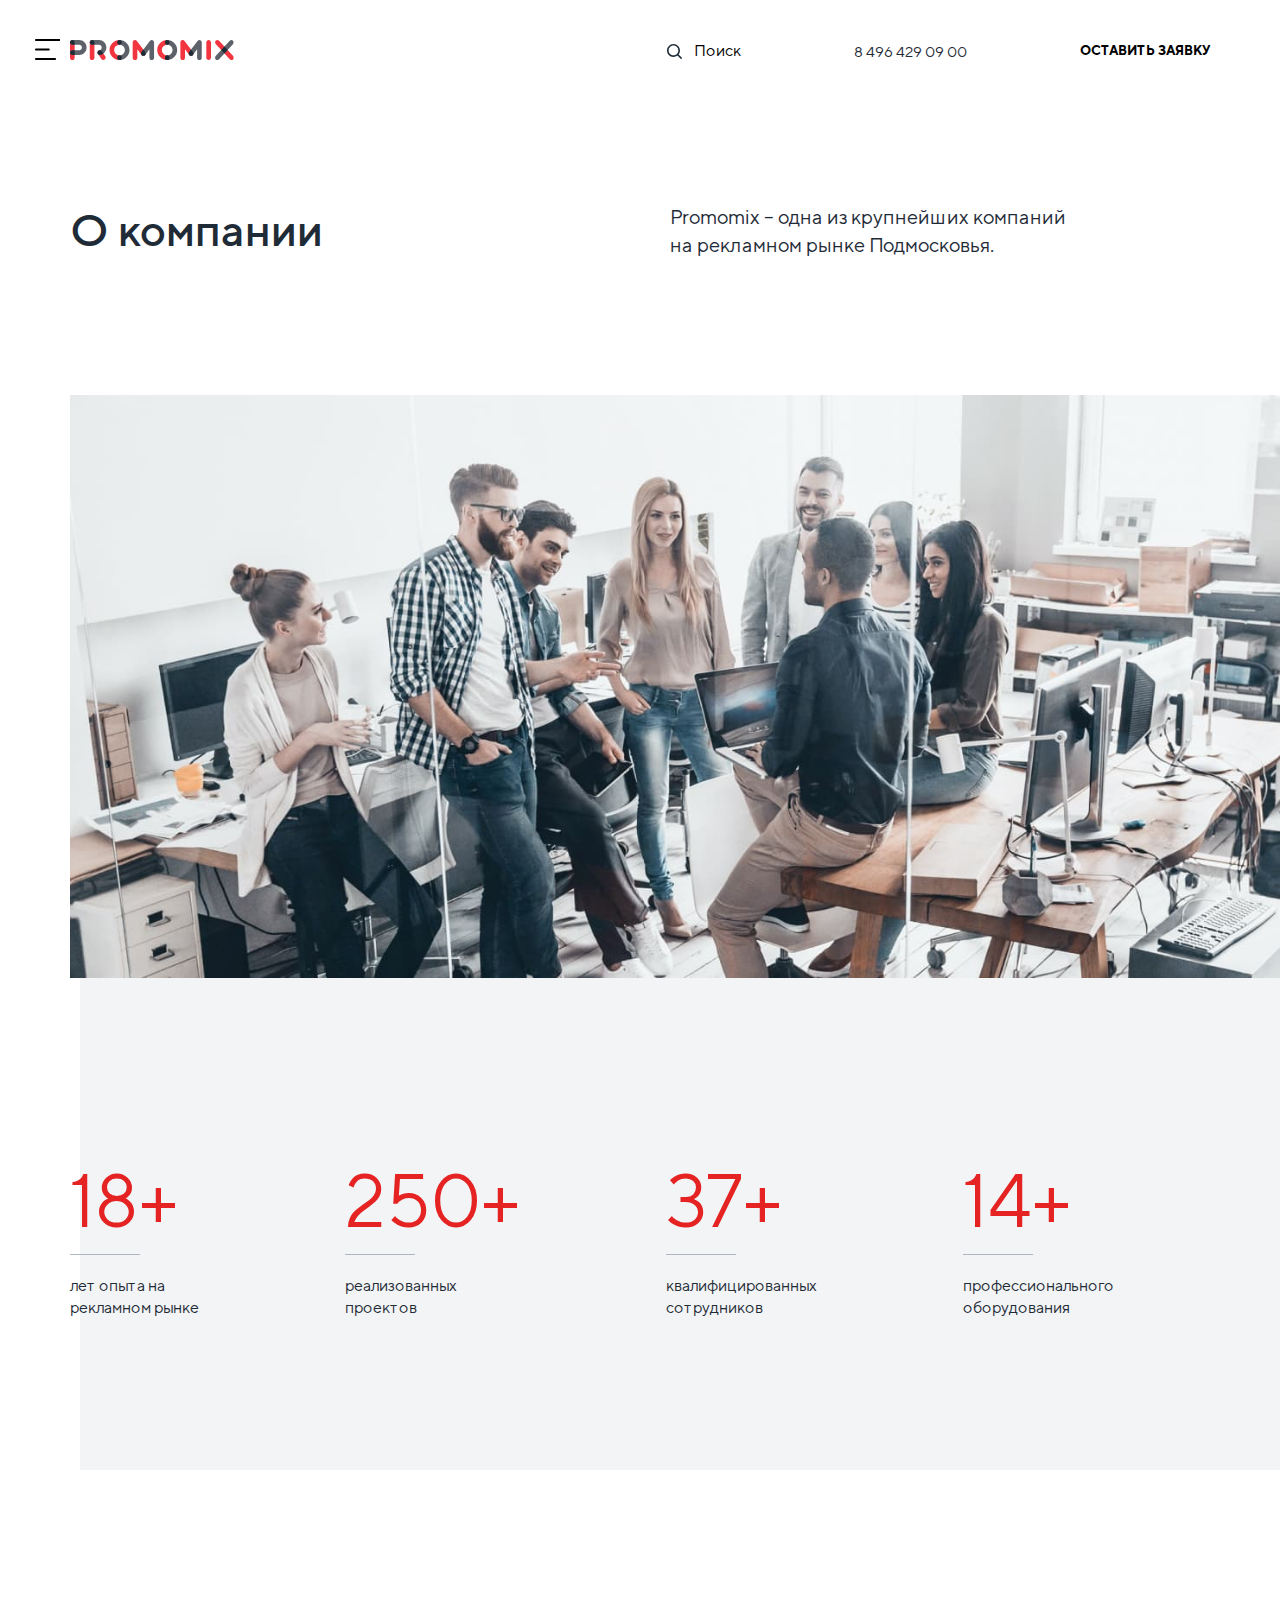
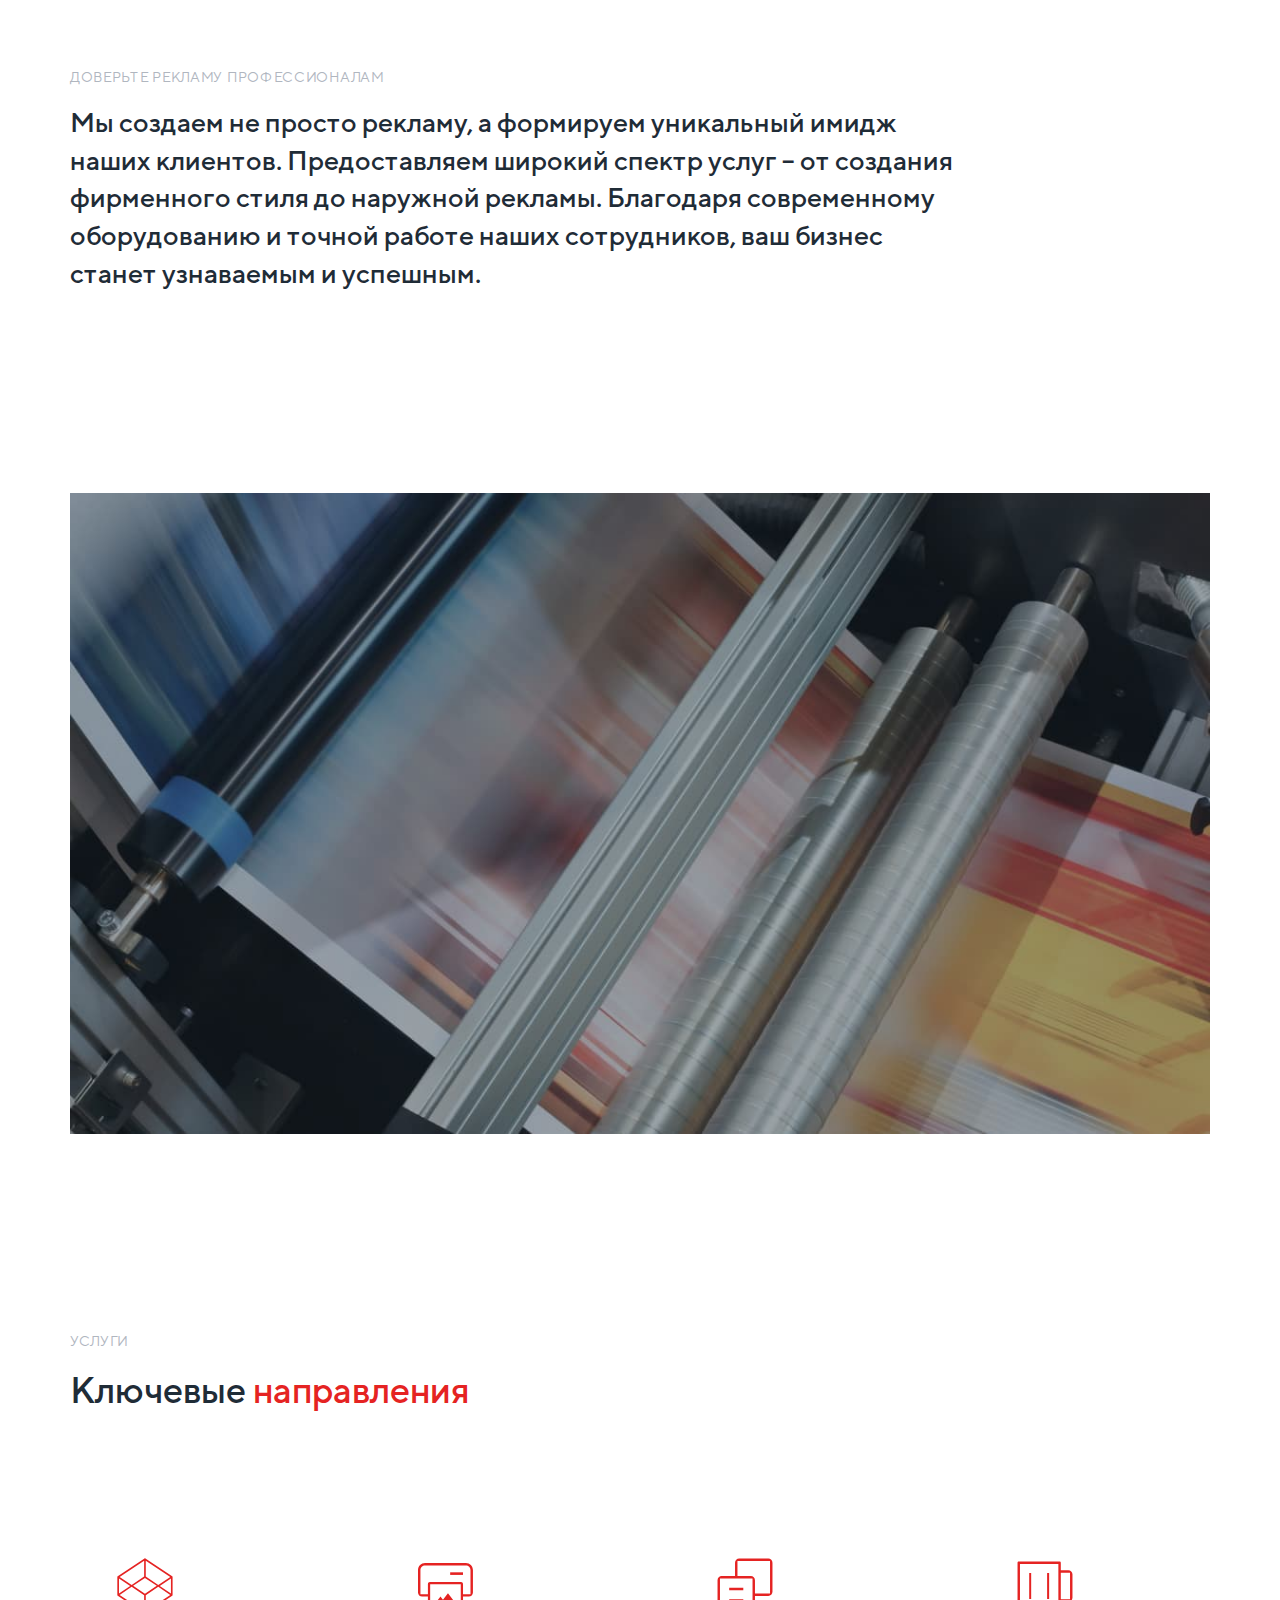
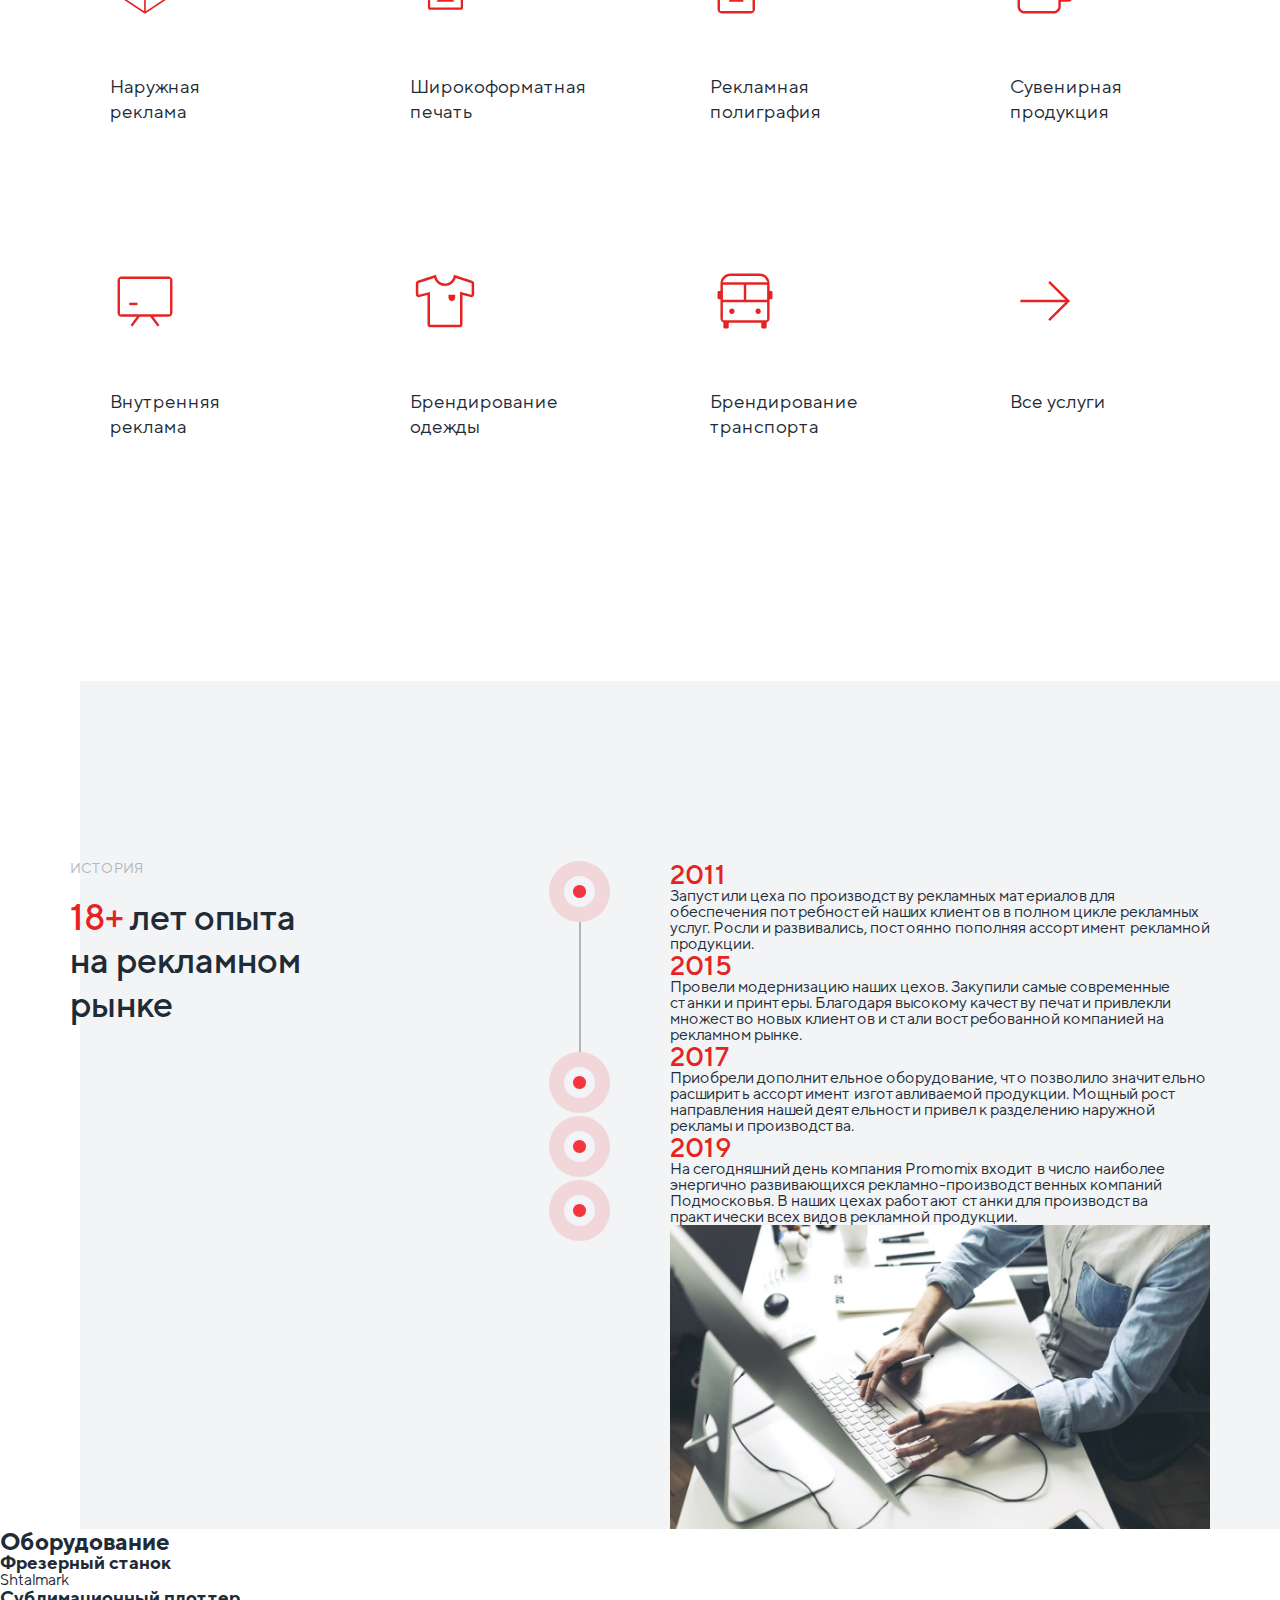
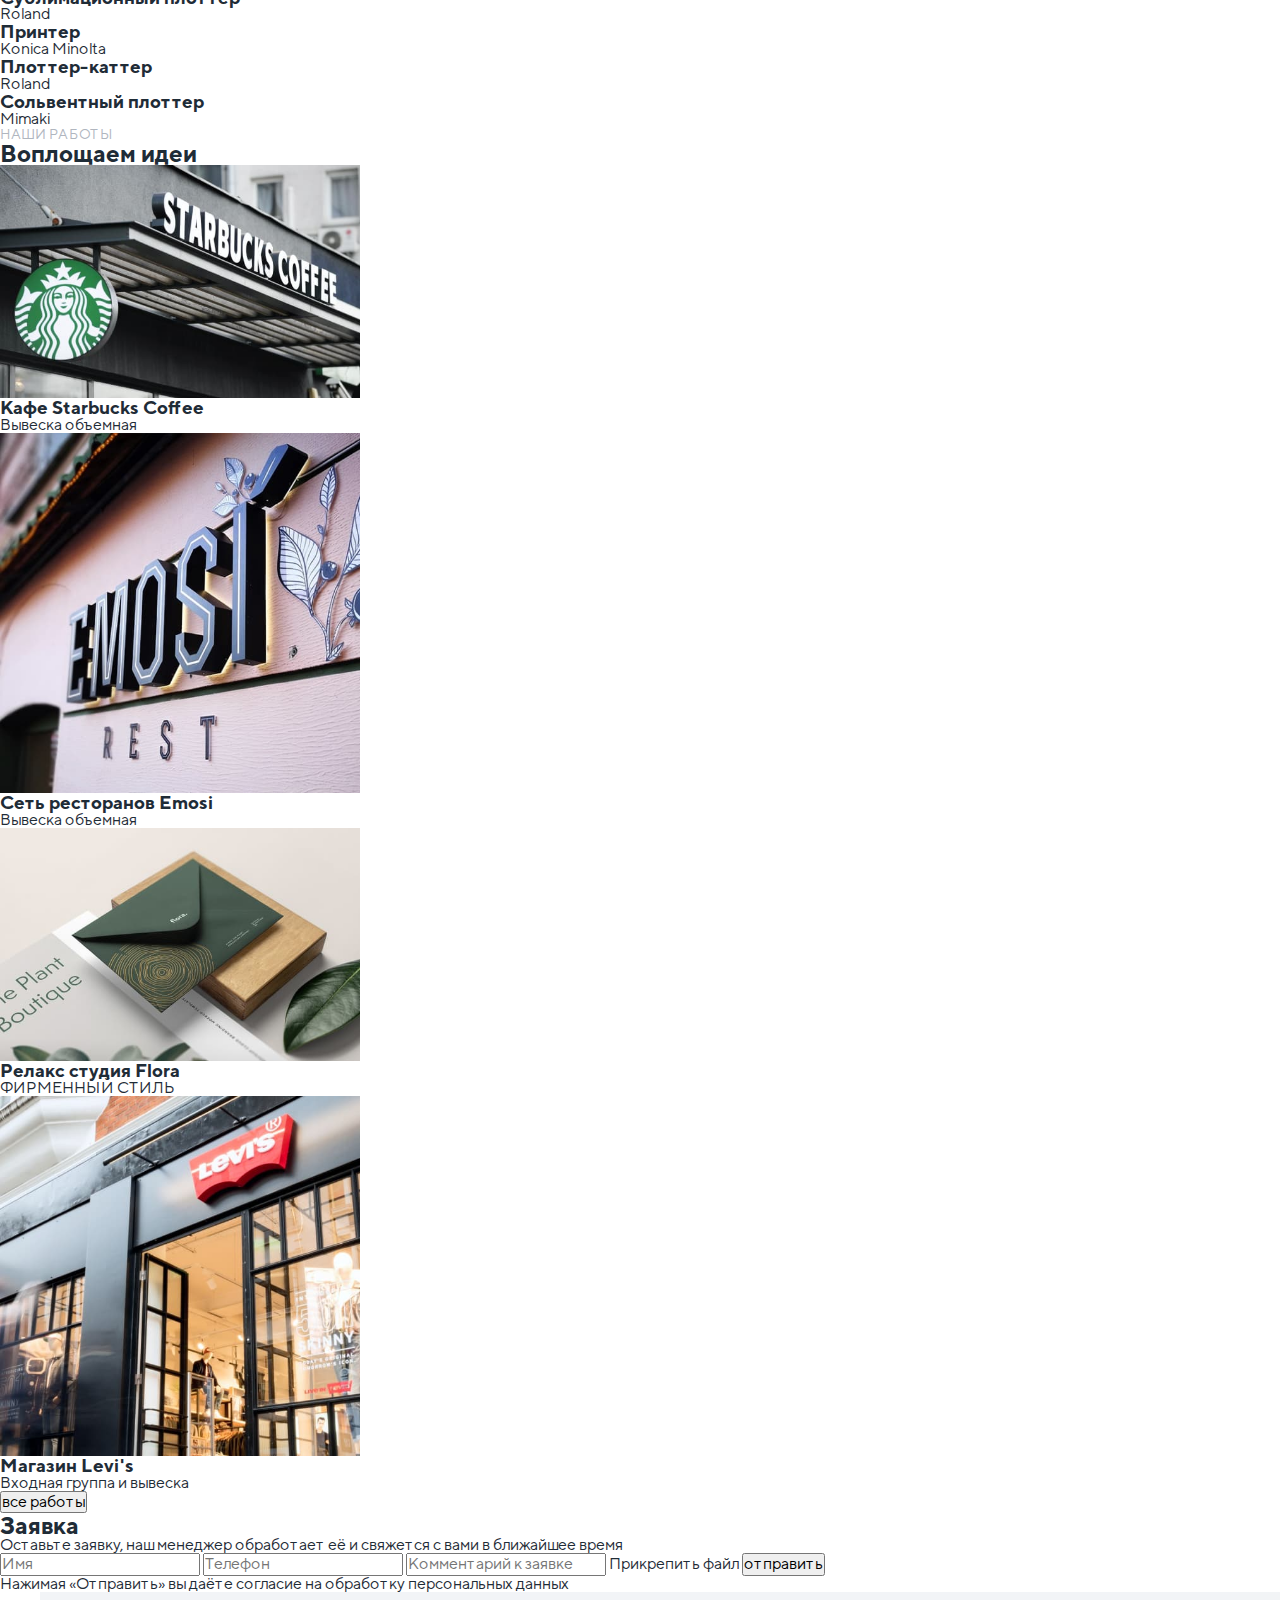
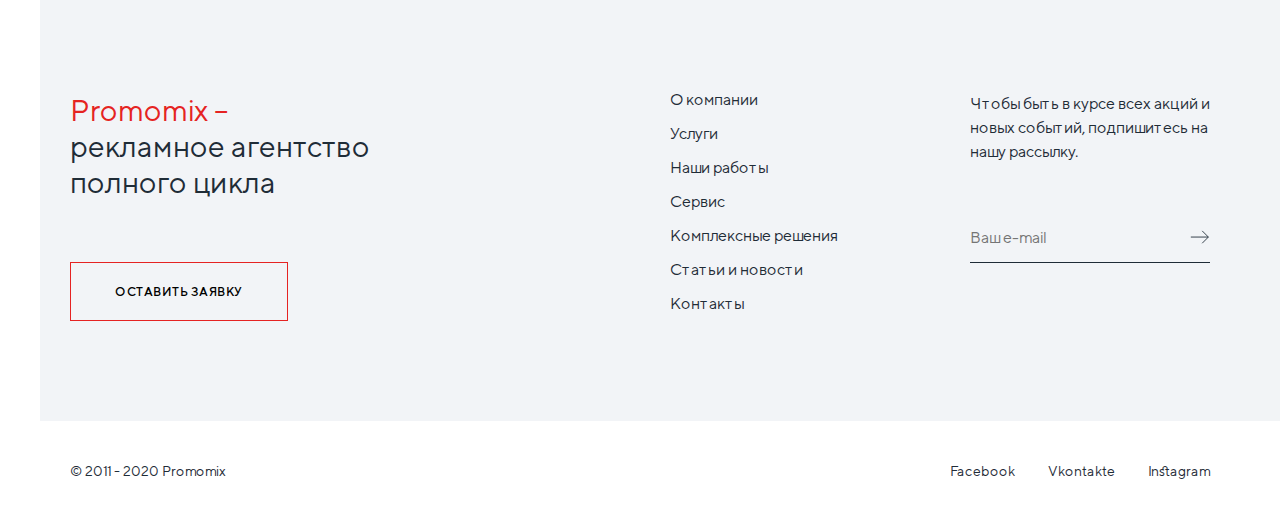
==== commit 9f7b56a6: "+" ====
--- a/html/about.html
+++ b/html/about.html
@@ -123,8 +123,8 @@
         </div>
       </section>
 
-      <!--секция услуги-->
-      <section>
+      <!--Cекция услуги-->
+      <section class="section-services">
         <div class="container">
           <p class="item-text">услуги</p>
           <h2 class="item-title">
@@ -215,53 +215,98 @@
         </div>
       </section>
 
-      <!--секция история-->
-      <section>
-        <p class="item-text">История</p>
-        <h2>18+ лет опыта на рекламном рынке</h2>
-        <ul>
-          <li>
-            <p>2011</p>
-            <p>
-              Запустили цеха по производству рекламных материалов для
-              обеспечения потребностей наших клиентов в полном цикле рекламных
-              услуг. Росли и развивались, постоянно пополняя ассортимент
-              рекламной продукции.
-            </p>
-          </li>
-          <li>
-            <p>2015</p>
-            <p>
-              Провели модернизацию наших цехов. Закупили самые современные
-              станки и принтеры. Благодаря высокому качеству печати привлекли
-              множество новых клиентов и стали востребованной компанией на
-              рекламном рынке.
-            </p>
-          </li>
-          <li>
-            <p>2017</p>
-            <p>
-              Приобрели дополнительное оборудование, что позволило значительно
-              расширить ассортимент изготавливаемой продукции. Мощный рост
-              направления нашей деятельности привел к разделению наружной
-              рекламы и производства.
-            </p>
-          </li>
-          <li>
-            <p>2019</p>
-            <p>
-              На сегодняшний день компания Promomix входит в число наиболее
-              энергично развивающихся рекламно-производственных компаний
-              Подмосковья. В наших цехах работают станки для производства
-              практически всех видов рекламной продукции.
-            </p>
-            <img
-              src="../images/about/img3.jpg"
-              alt="офисный работник работает за компьютером"
-              width="1200"
-            />
-          </li>
-        </ul>
+      <!--Секция история-->
+      <section class="section-history background-container">
+        <div class="container">
+          <div class="history-box">
+            <div class="history-box-title">
+              <p class="item-text">История</p>
+              <h2 class="item-title">
+                <span class="part-title">18+</span> лет опыта на рекламном рынке
+              </h2>
+            </div>
+            <div class="history-box-img">
+              <div class="history-box-flex">
+                <ul class="red-circle-list">
+                  <li class="red-circle-item">
+                    <svg width="61" height="61">
+                      <use
+                        href="../images/icon/sprite.svg#icon-red-circle"
+                      ></use>
+                    </svg>
+                  </li>
+                  <li>
+                    <svg width="61" height="61">
+                      <use
+                        href="../images/icon/sprite.svg#icon-red-circle"
+                      ></use>
+                    </svg>
+                  </li>
+                  <li>
+                    <svg width="61" height="61">
+                      <use
+                        href="../images/icon/sprite.svg#icon-red-circle"
+                      ></use>
+                    </svg>
+                  </li>
+                  <li>
+                    <svg width="61" height="61">
+                      <use
+                        href="../images/icon/sprite.svg#icon-red-circle"
+                      ></use>
+                    </svg>
+                  </li>
+                </ul>
+              </div>
+            </div>
+
+            <div class="history-box-list">
+              <ul>
+                <li>
+                  <p class="history-years-text">2011</p>
+                  <p>
+                    Запустили цеха по производству рекламных материалов для
+                    обеспечения потребностей наших клиентов в полном цикле
+                    рекламных услуг. Росли и развивались, постоянно пополняя
+                    ассортимент рекламной продукции.
+                  </p>
+                </li>
+                <li>
+                  <p class="history-years-text">2015</p>
+                  <p>
+                    Провели модернизацию наших цехов. Закупили самые современные
+                    станки и принтеры. Благодаря высокому качеству печати
+                    привлекли множество новых клиентов и стали востребованной
+                    компанией на рекламном рынке.
+                  </p>
+                </li>
+                <li>
+                  <p class="history-years-text">2017</p>
+                  <p>
+                    Приобрели дополнительное оборудование, что позволило
+                    значительно расширить ассортимент изготавливаемой продукции.
+                    Мощный рост направления нашей деятельности привел к
+                    разделению наружной рекламы и производства.
+                  </p>
+                </li>
+                <li>
+                  <p class="history-years-text">2019</p>
+                  <p>
+                    На сегодняшний день компания Promomix входит в число
+                    наиболее энергично развивающихся рекламно-производственных
+                    компаний Подмосковья. В наших цехах работают станки для
+                    производства практически всех видов рекламной продукции.
+                  </p>
+                  <img
+                    src="../images/about/img3.jpg"
+                    alt="офисный работник работает за компьютером"
+                    width="1200"
+                  />
+                </li>
+              </ul>
+            </div>
+          </div>
+        </div>
       </section>
       <!--секция оборудование-->
       <section>
--- a/CSS/about.css
+++ b/CSS/about.css
@@ -284,6 +284,10 @@
 
 /* Секция услуги */
 
+.section-services {
+  padding-bottom: 200px;
+}
+
 .services-list {
   display: flex;
   flex-wrap: wrap;
@@ -343,12 +347,66 @@
 }
 
 .item-title {
-  font-size: 37px;
+  font-size: 36px;
   font-weight: 500;
   line-height: 1.2;
   color: var(--main-black);
 
   margin-top: 20px;
+}
+
+/* Секция история */
+
+.section-history {
+  padding-top: 180px;
+}
+
+.history-box {
+  display: flex;
+}
+
+.history-box-title {
+  --grid-item: 2;
+  flex-basis: calc((50% - 90px) / var(--grid-item));
+  margin-right: 60px;
+}
+
+.history-box-img {
+  --grid-item: 2;
+  flex-basis: calc((50% - 90px) / var(--grid-item));
+  margin-right: 60px;
+}
+
+.history-box-list {
+  flex-basis: calc(50% - 30px);
+}
+
+.history-years-text {
+  font-weight: 500;
+  font-size: 27px;
+  color: var(--main-red);
+}
+
+.red-circle-list {
+  display: flex;
+  flex-direction: column;
+}
+
+.red-circle-item {
+  display: flex;
+  flex-direction: column;
+  align-items: center;
+}
+
+.red-circle-item::after {
+  content: "";
+  border: 1px solid var(--main-grey);
+  height: 130px;
+}
+
+.history-box-flex {
+  display: flex;
+  justify-content: flex-end;
 }
 
 /* Секция футер */
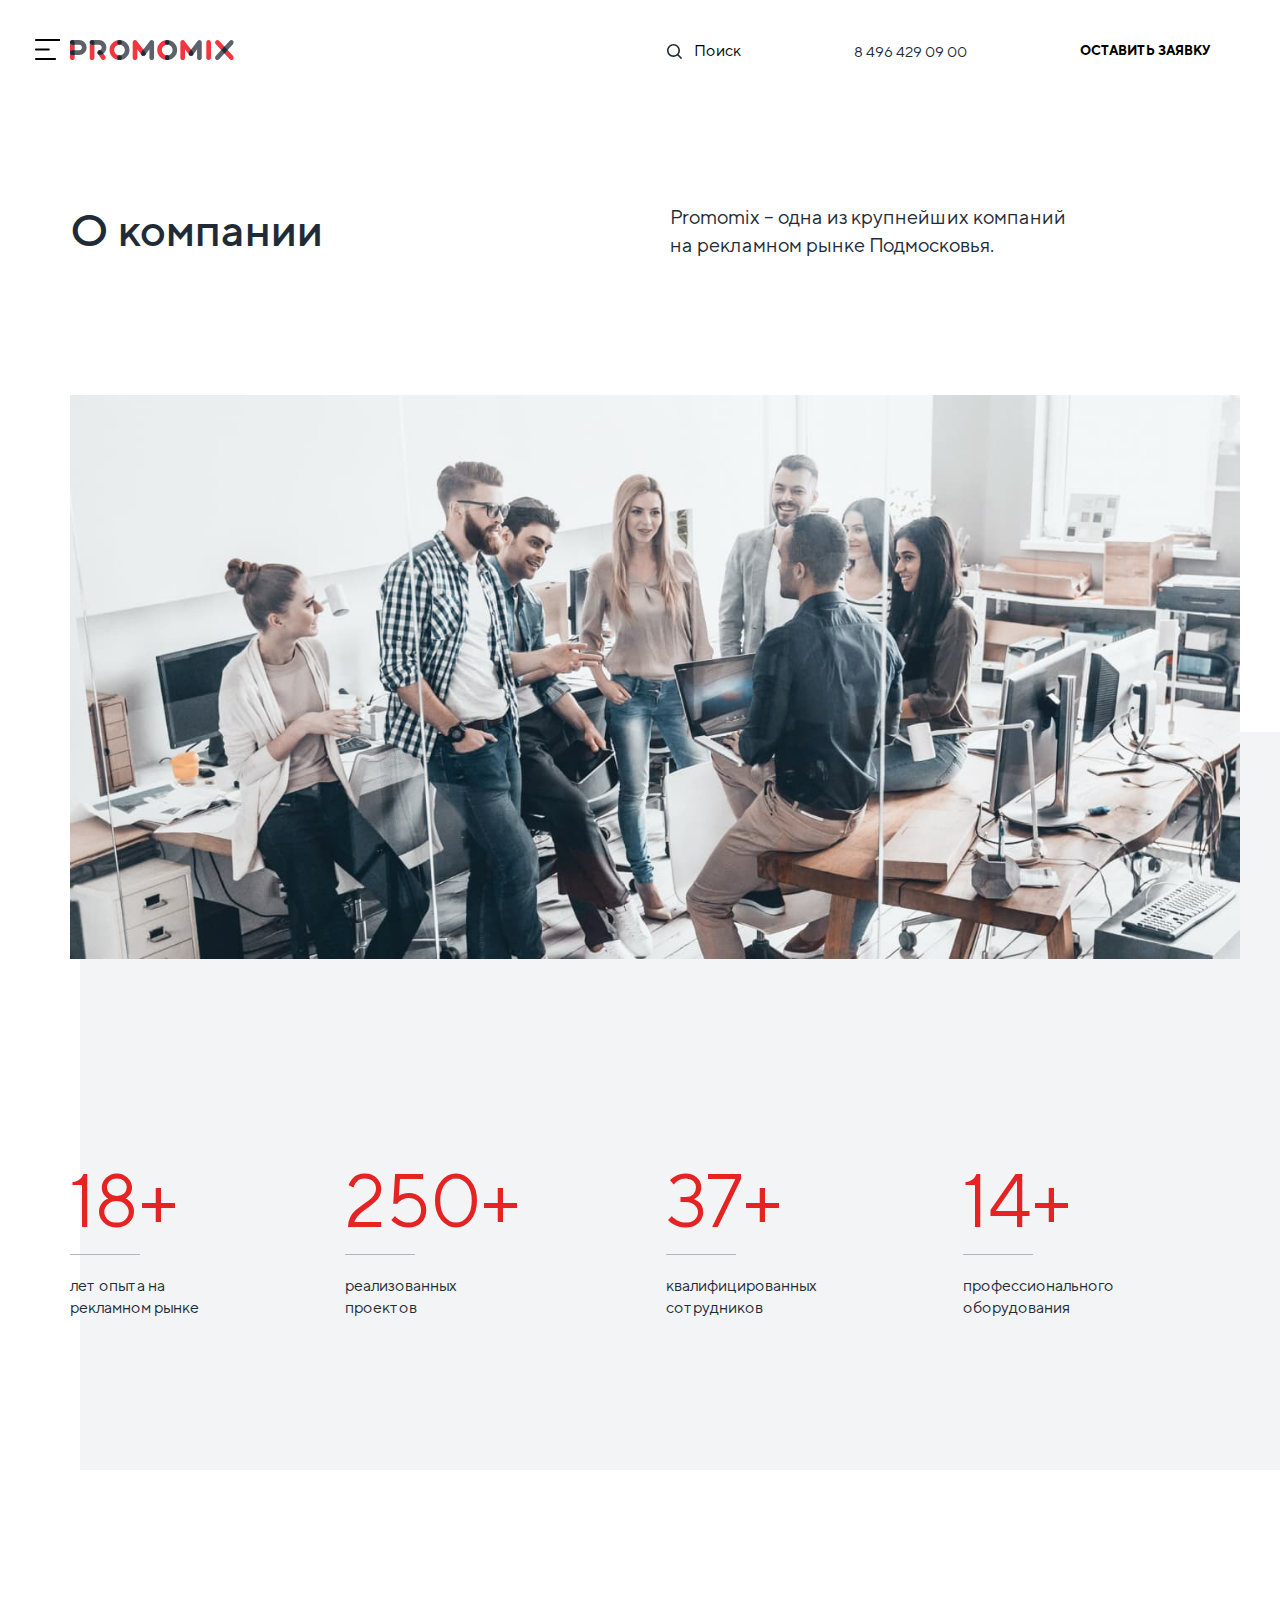
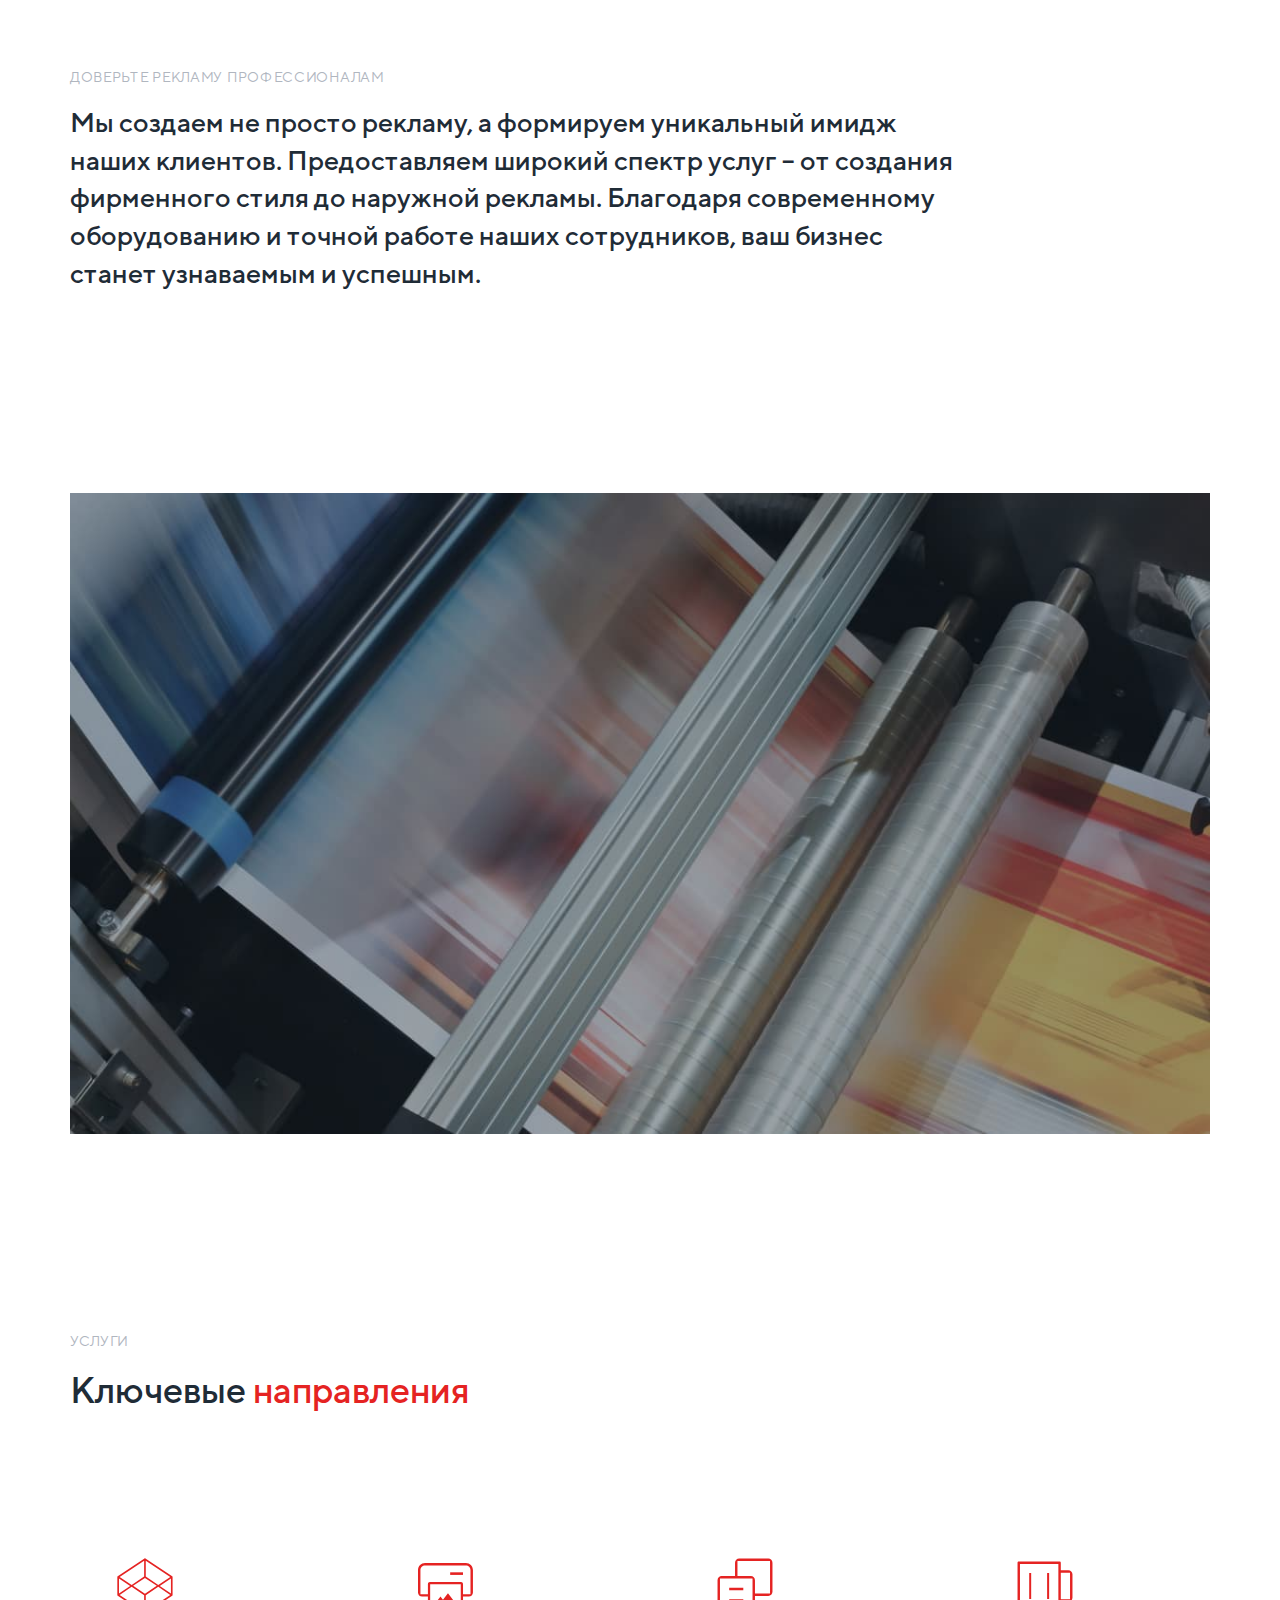
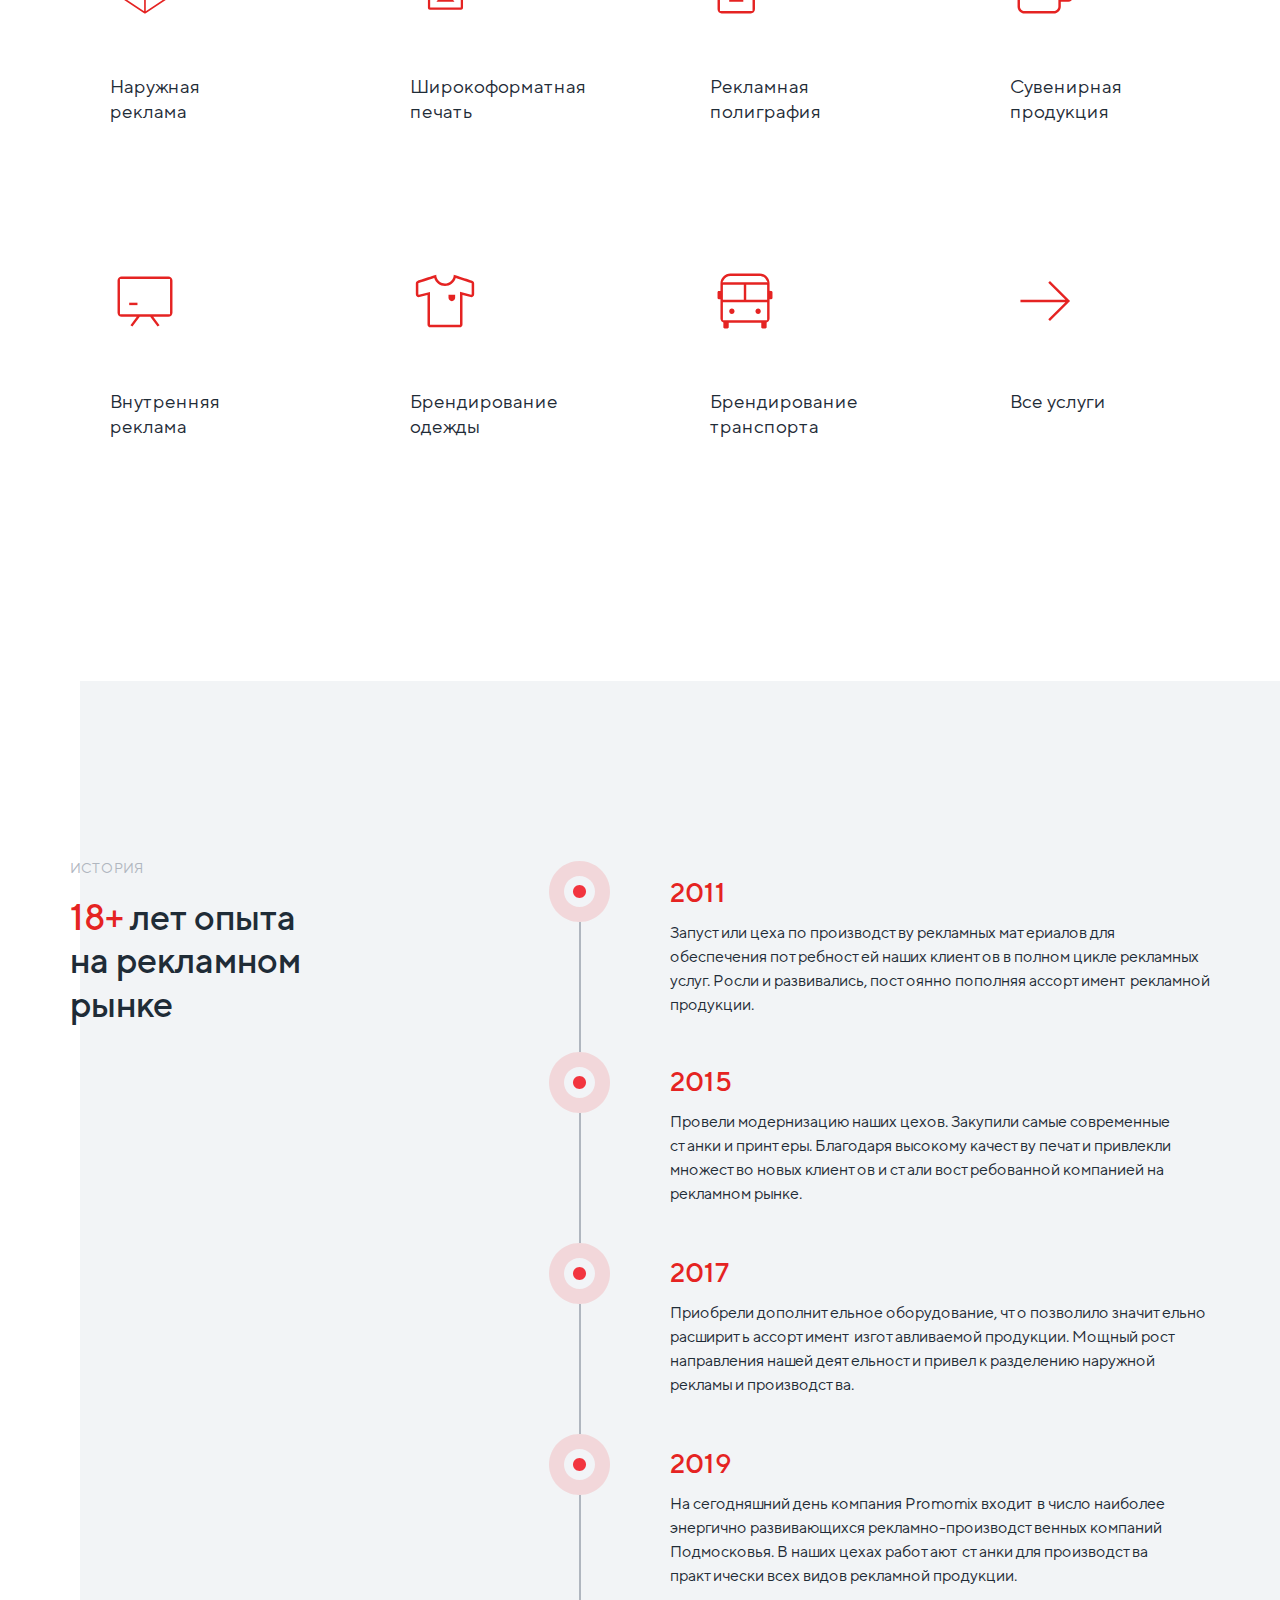
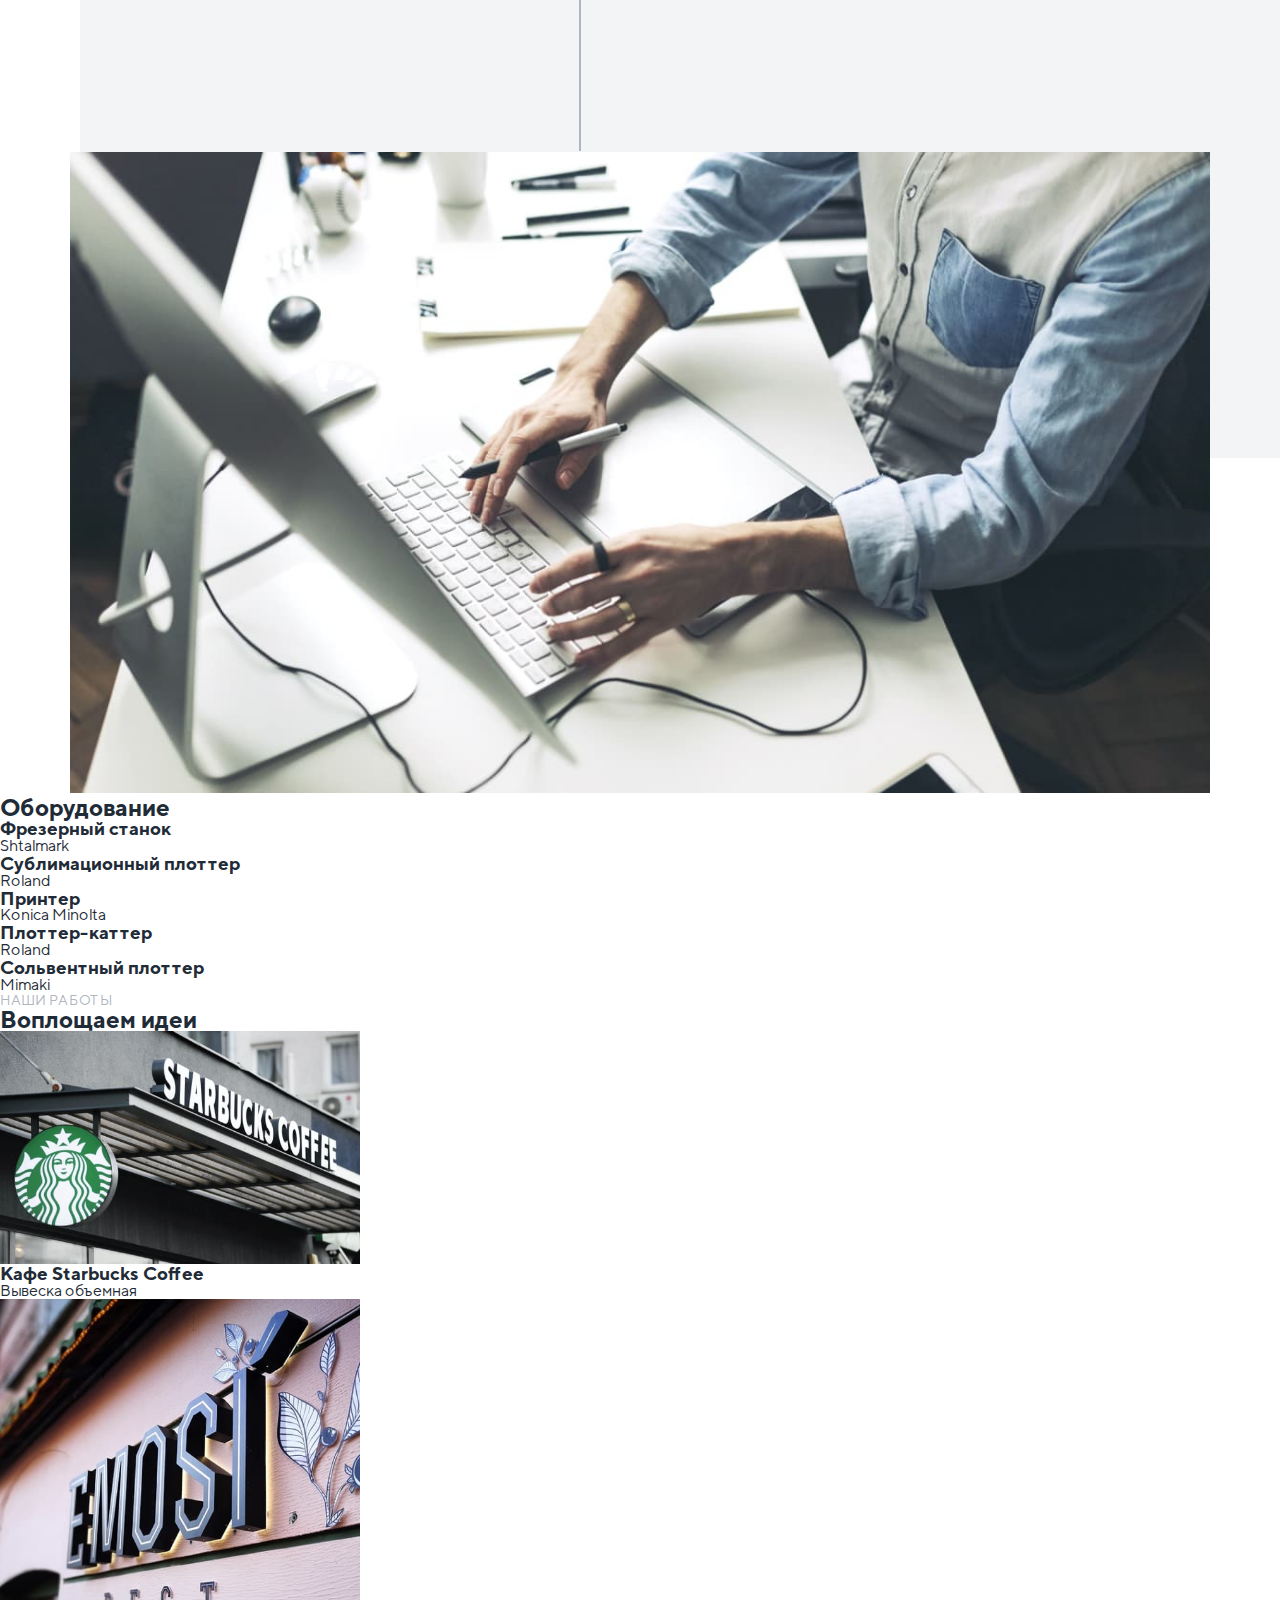
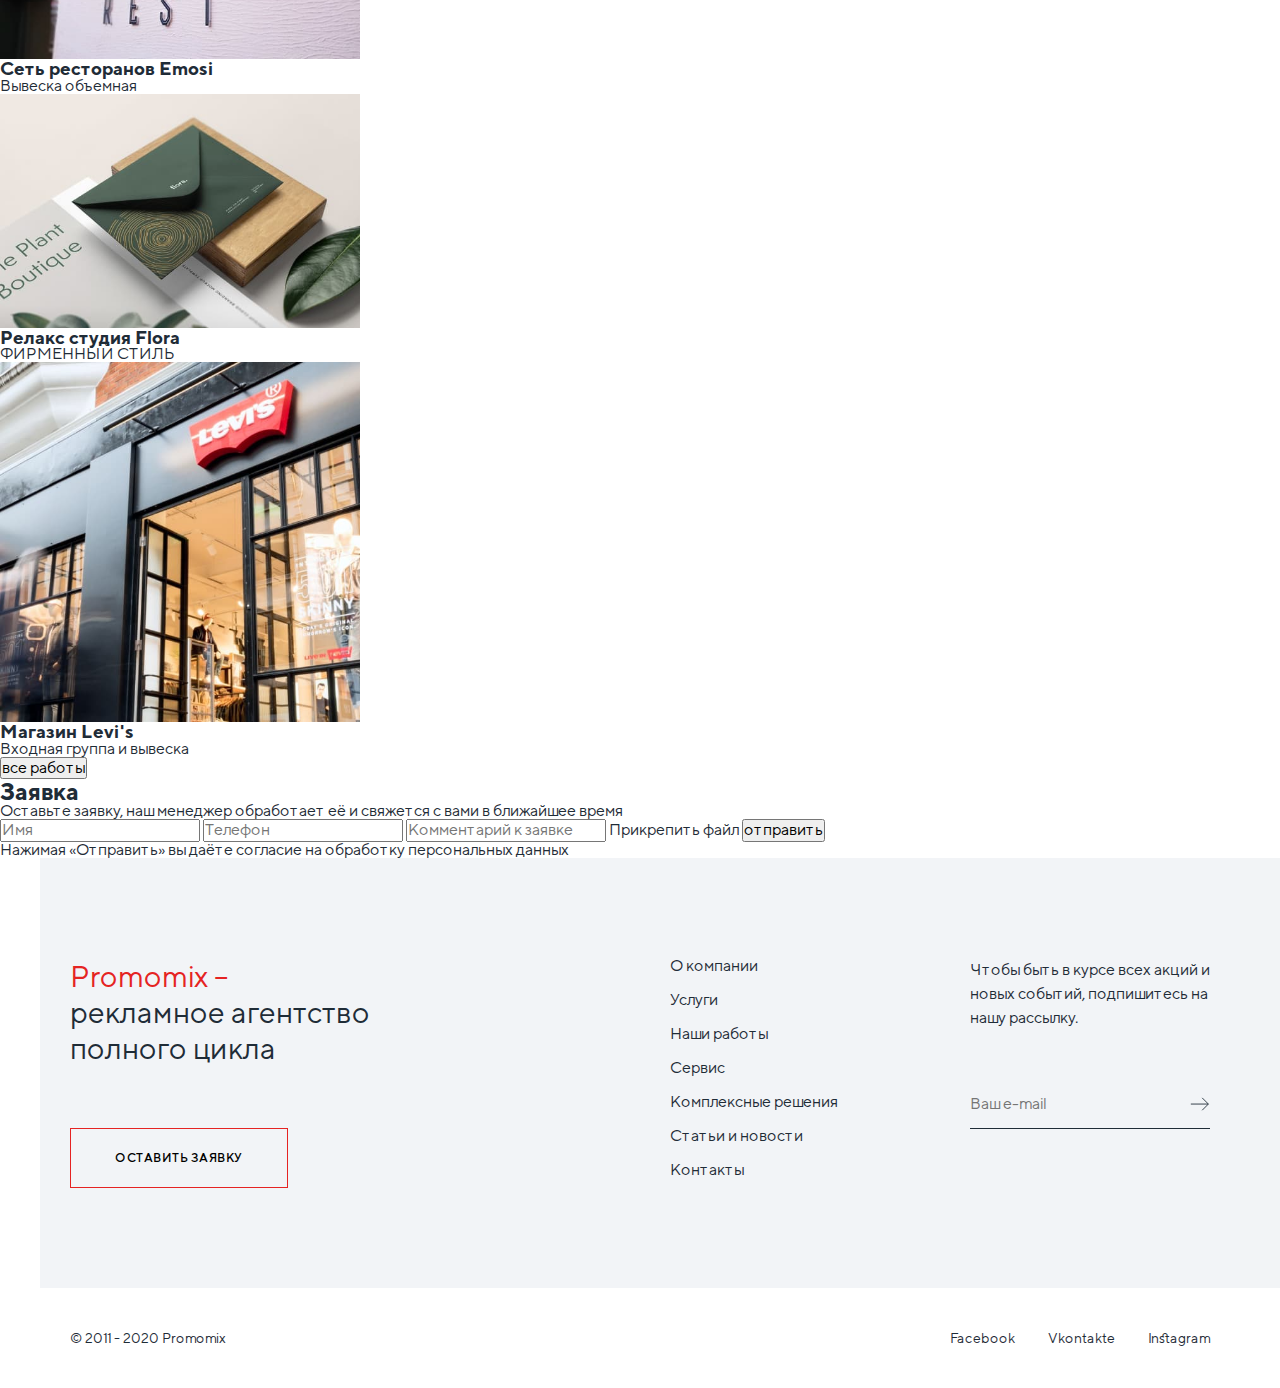
==== commit 7f6586d8: "+" ====
--- a/html/about.html
+++ b/html/about.html
@@ -235,21 +235,21 @@
                       ></use>
                     </svg>
                   </li>
-                  <li>
+                  <li class="red-circle-item">
                     <svg width="61" height="61">
                       <use
                         href="../images/icon/sprite.svg#icon-red-circle"
                       ></use>
                     </svg>
                   </li>
-                  <li>
+                  <li class="red-circle-item">
                     <svg width="61" height="61">
                       <use
                         href="../images/icon/sprite.svg#icon-red-circle"
                       ></use>
                     </svg>
                   </li>
-                  <li>
+                  <li class="red-circle-item">
                     <svg width="61" height="61">
                       <use
                         href="../images/icon/sprite.svg#icon-red-circle"
@@ -264,7 +264,7 @@
               <ul>
                 <li>
                   <p class="history-years-text">2011</p>
-                  <p>
+                  <p class="history-text-2011">
                     Запустили цеха по производству рекламных материалов для
                     обеспечения потребностей наших клиентов в полном цикле
                     рекламных услуг. Росли и развивались, постоянно пополняя
@@ -273,7 +273,7 @@
                 </li>
                 <li>
                   <p class="history-years-text">2015</p>
-                  <p>
+                  <p class="history-text-2015">
                     Провели модернизацию наших цехов. Закупили самые современные
                     станки и принтеры. Благодаря высокому качеству печати
                     привлекли множество новых клиентов и стали востребованной
@@ -282,7 +282,7 @@
                 </li>
                 <li>
                   <p class="history-years-text">2017</p>
-                  <p>
+                  <p class="history-text-2017">
                     Приобрели дополнительное оборудование, что позволило
                     значительно расширить ассортимент изготавливаемой продукции.
                     Мощный рост направления нашей деятельности привел к
@@ -291,21 +291,22 @@
                 </li>
                 <li>
                   <p class="history-years-text">2019</p>
-                  <p>
+                  <p class="history-text-2019">
                     На сегодняшний день компания Promomix входит в число
                     наиболее энергично развивающихся рекламно-производственных
                     компаний Подмосковья. В наших цехах работают станки для
                     производства практически всех видов рекламной продукции.
                   </p>
-                  <img
-                    src="../images/about/img3.jpg"
-                    alt="офисный работник работает за компьютером"
-                    width="1200"
-                  />
                 </li>
               </ul>
             </div>
           </div>
+          <img
+            class="history-img"
+            src="../images/about/img3.jpg"
+            alt="офисный работник работает за компьютером"
+            width="1140"
+          />
         </div>
       </section>
       <!--секция оборудование-->
--- a/CSS/about.css
+++ b/CSS/about.css
@@ -93,6 +93,8 @@
 }
 
 .container {
+  position: relative;
+
   width: 1200px;
   padding-right: 30px;
   padding-left: 30px;
@@ -359,6 +361,8 @@
 
 .section-history {
   padding-top: 180px;
+
+  margin-bottom: 337px;
 }
 
 .history-box {
@@ -379,12 +383,40 @@
 
 .history-box-list {
   flex-basis: calc(50% - 30px);
+
+  padding-top: 18px;
 }
 
 .history-years-text {
   font-weight: 500;
   font-size: 27px;
   color: var(--main-red);
+
+  margin-bottom: 15px;
+}
+
+.history-text-2011,
+.history-text-2015,
+.history-text-2017,
+.history-text-2019 {
+  font-size: 16px;
+  line-height: 1.5;
+}
+
+.history-text-2011 {
+  margin-bottom: 51px;
+}
+
+.history-text-2015 {
+  margin-bottom: 53px;
+}
+
+.history-text-2017 {
+  margin-bottom: 53px;
+}
+
+.history-text-2019 {
+  padding-bottom: 470px;
 }
 
 .red-circle-list {
@@ -404,9 +436,26 @@
   height: 130px;
 }
 
+.red-circle-item:last-child:after {
+  content: "";
+  border: 1px solid var(--main-grey);
+  height: 256px;
+}
+
 .history-box-flex {
   display: flex;
   justify-content: flex-end;
+}
+
+.history-box-img {
+  position: relative;
+}
+
+.history-img {
+  display: block;
+  position: absolute;
+
+  bottom: -28%;
 }
 
 /* Секция футер */
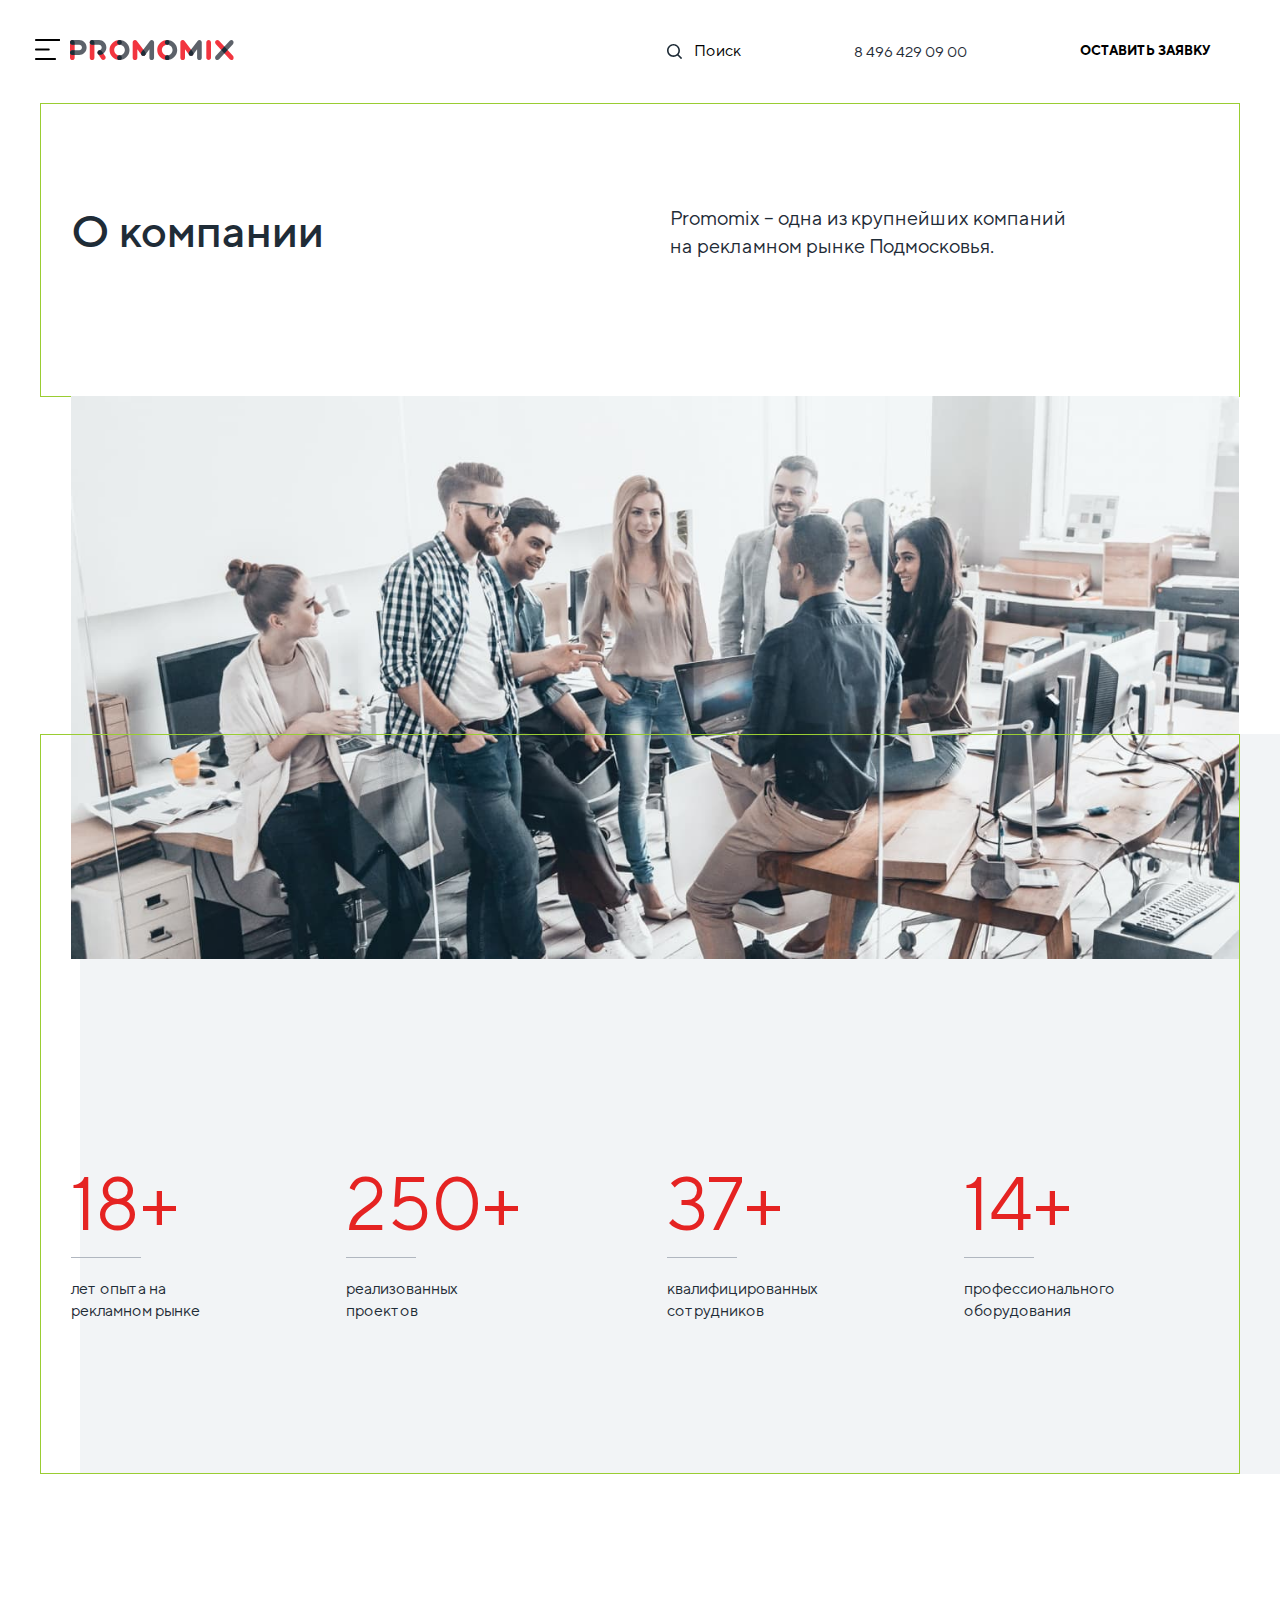
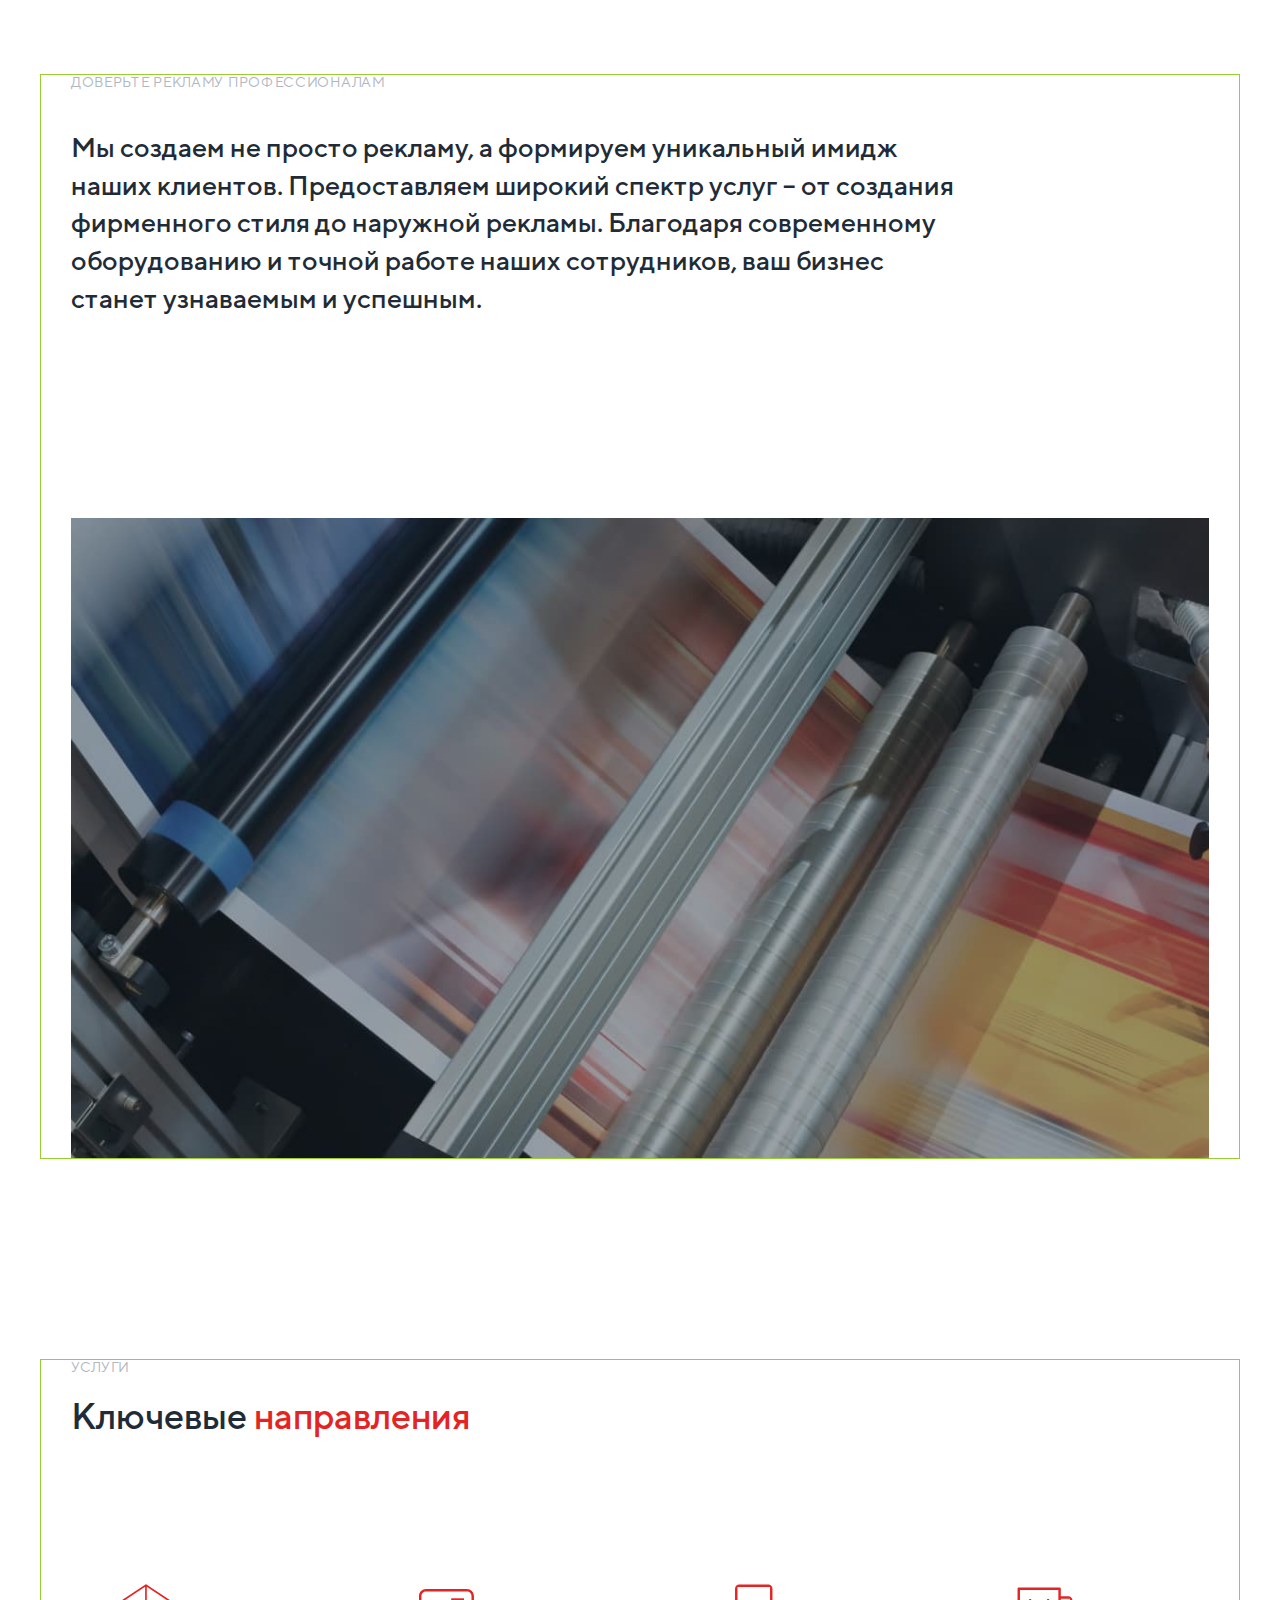
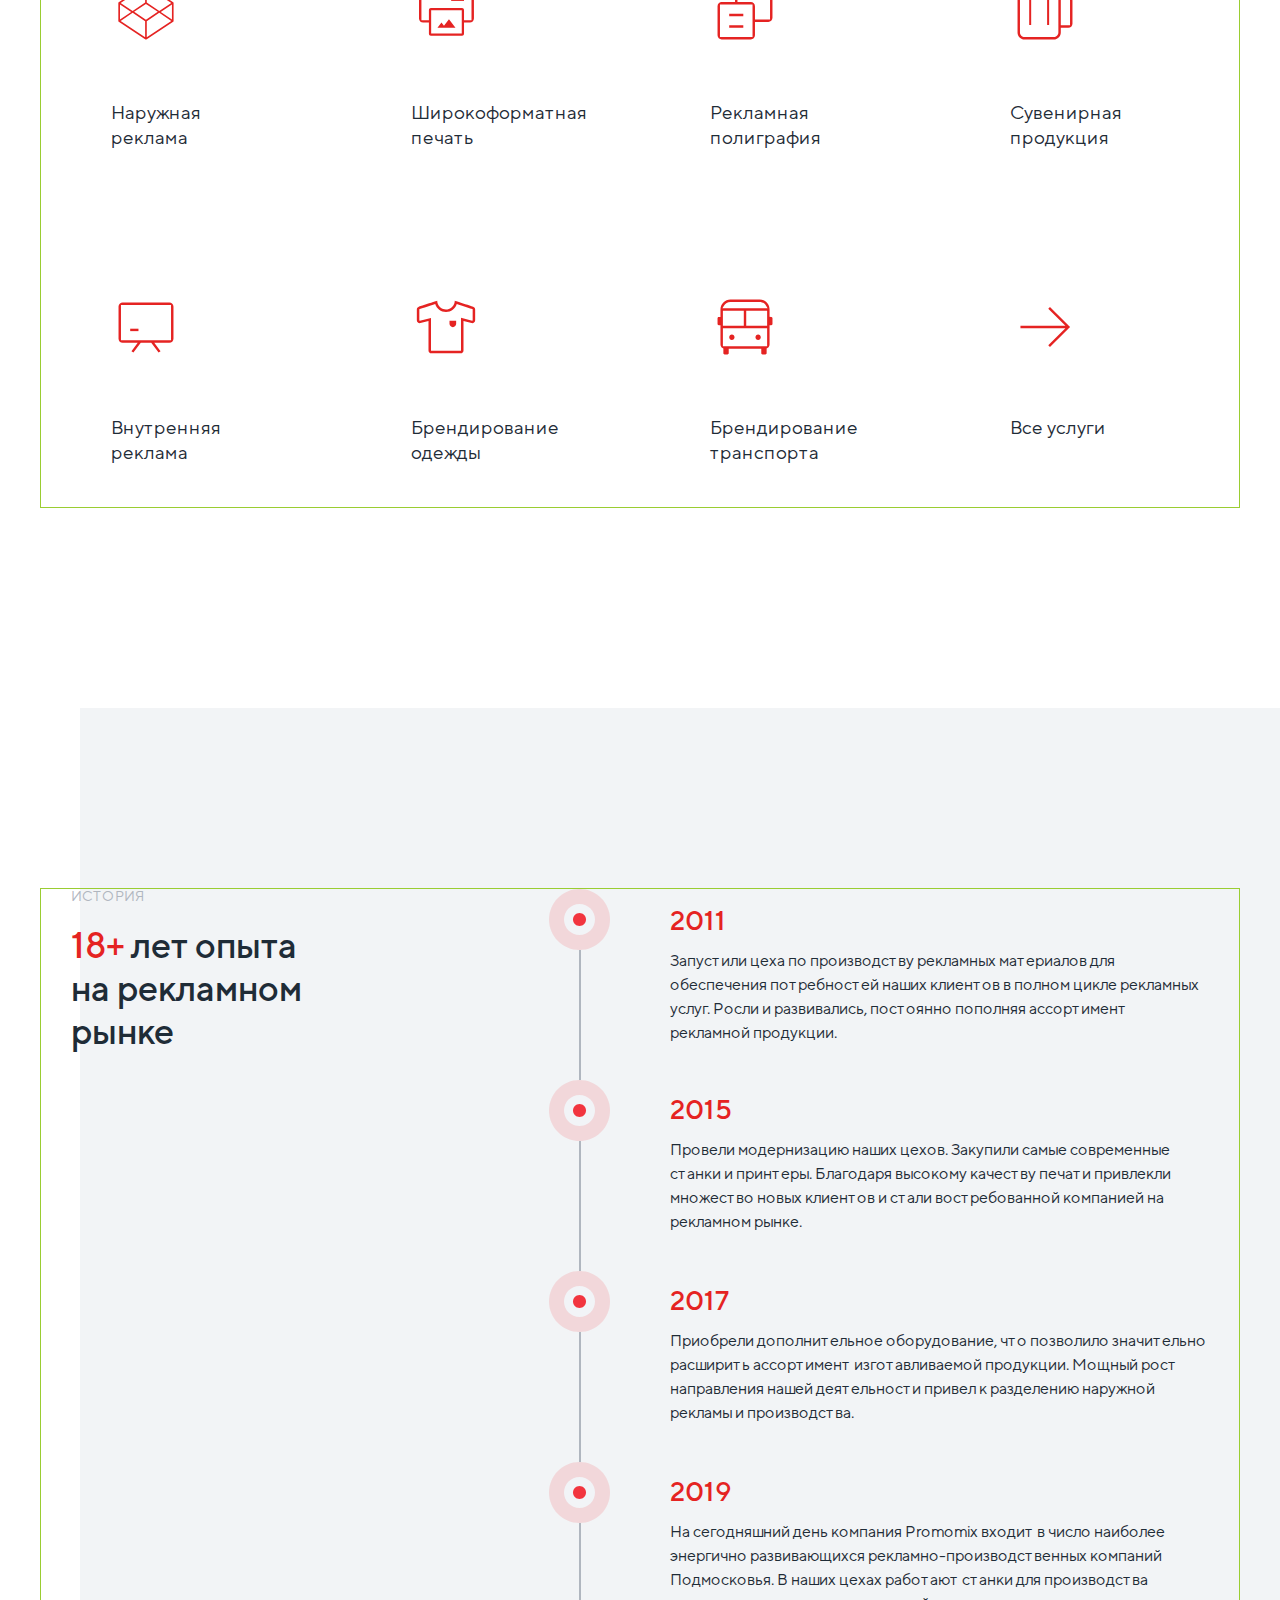
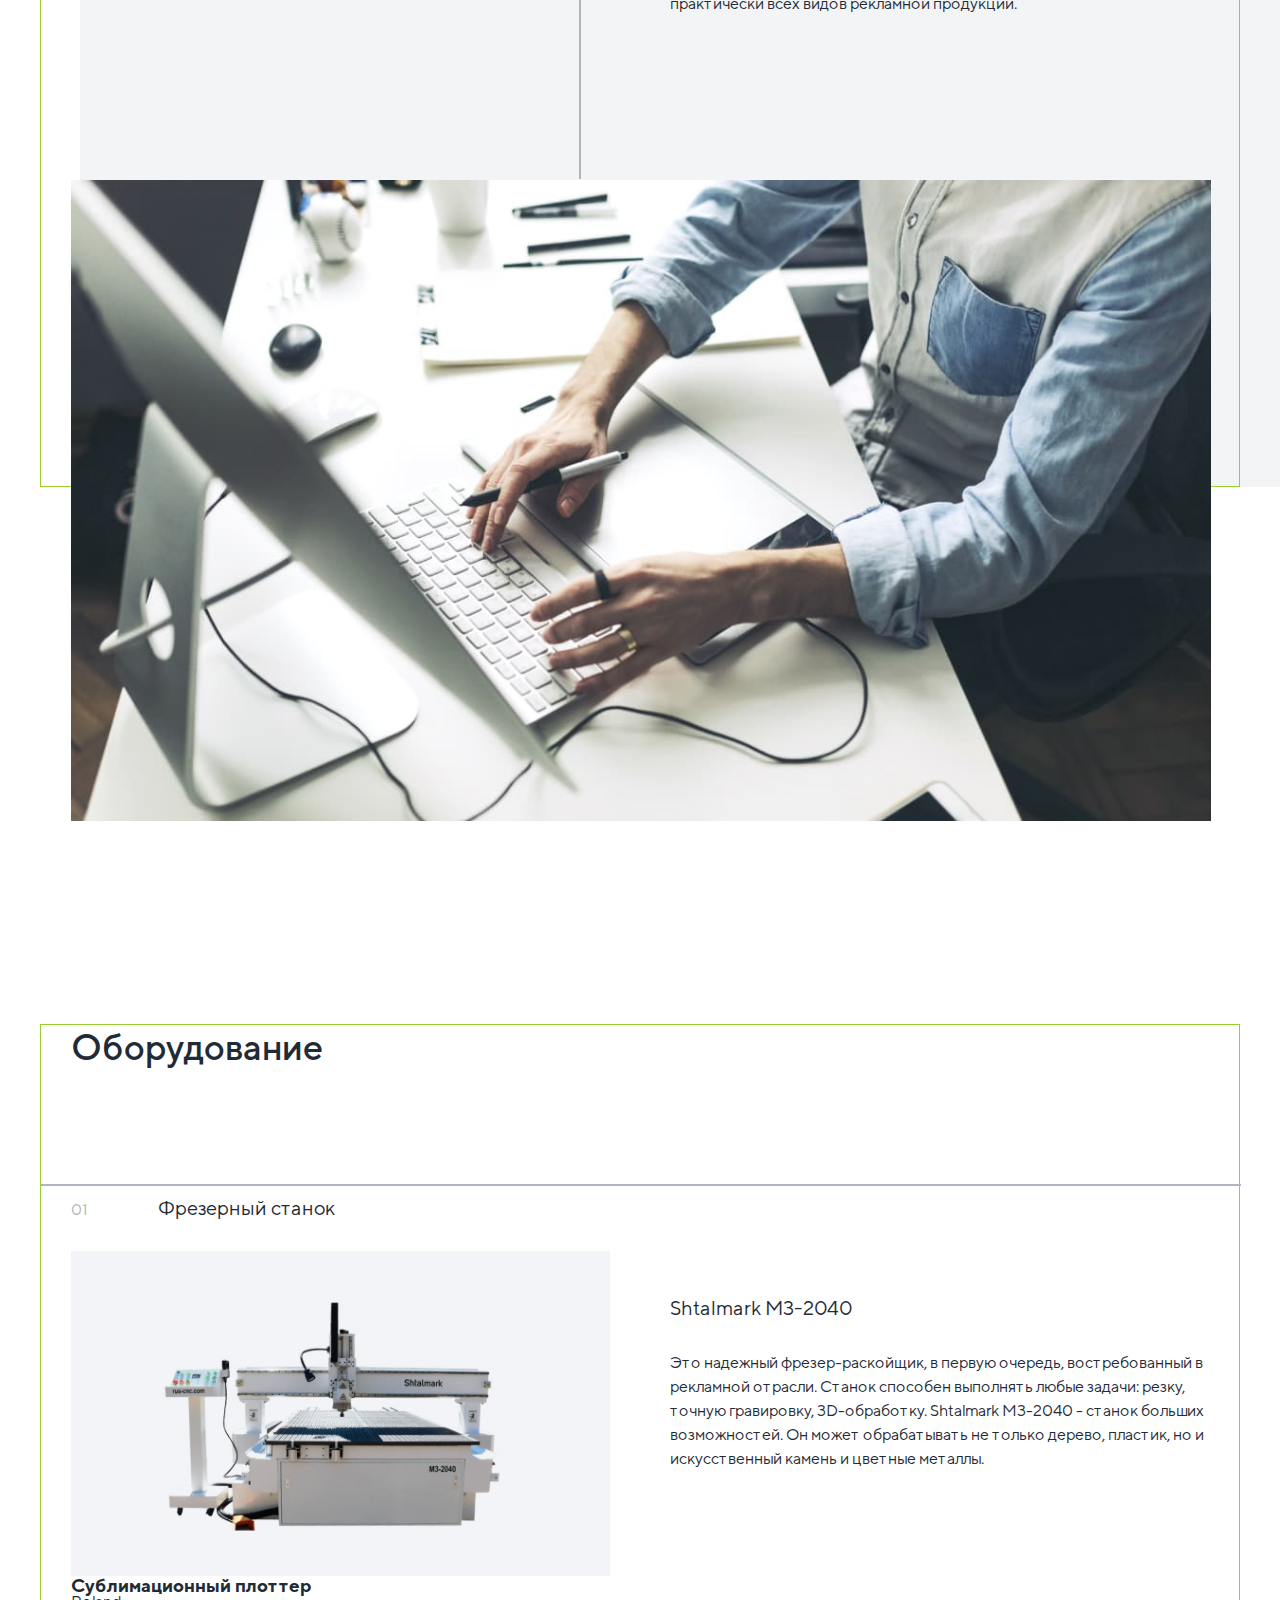
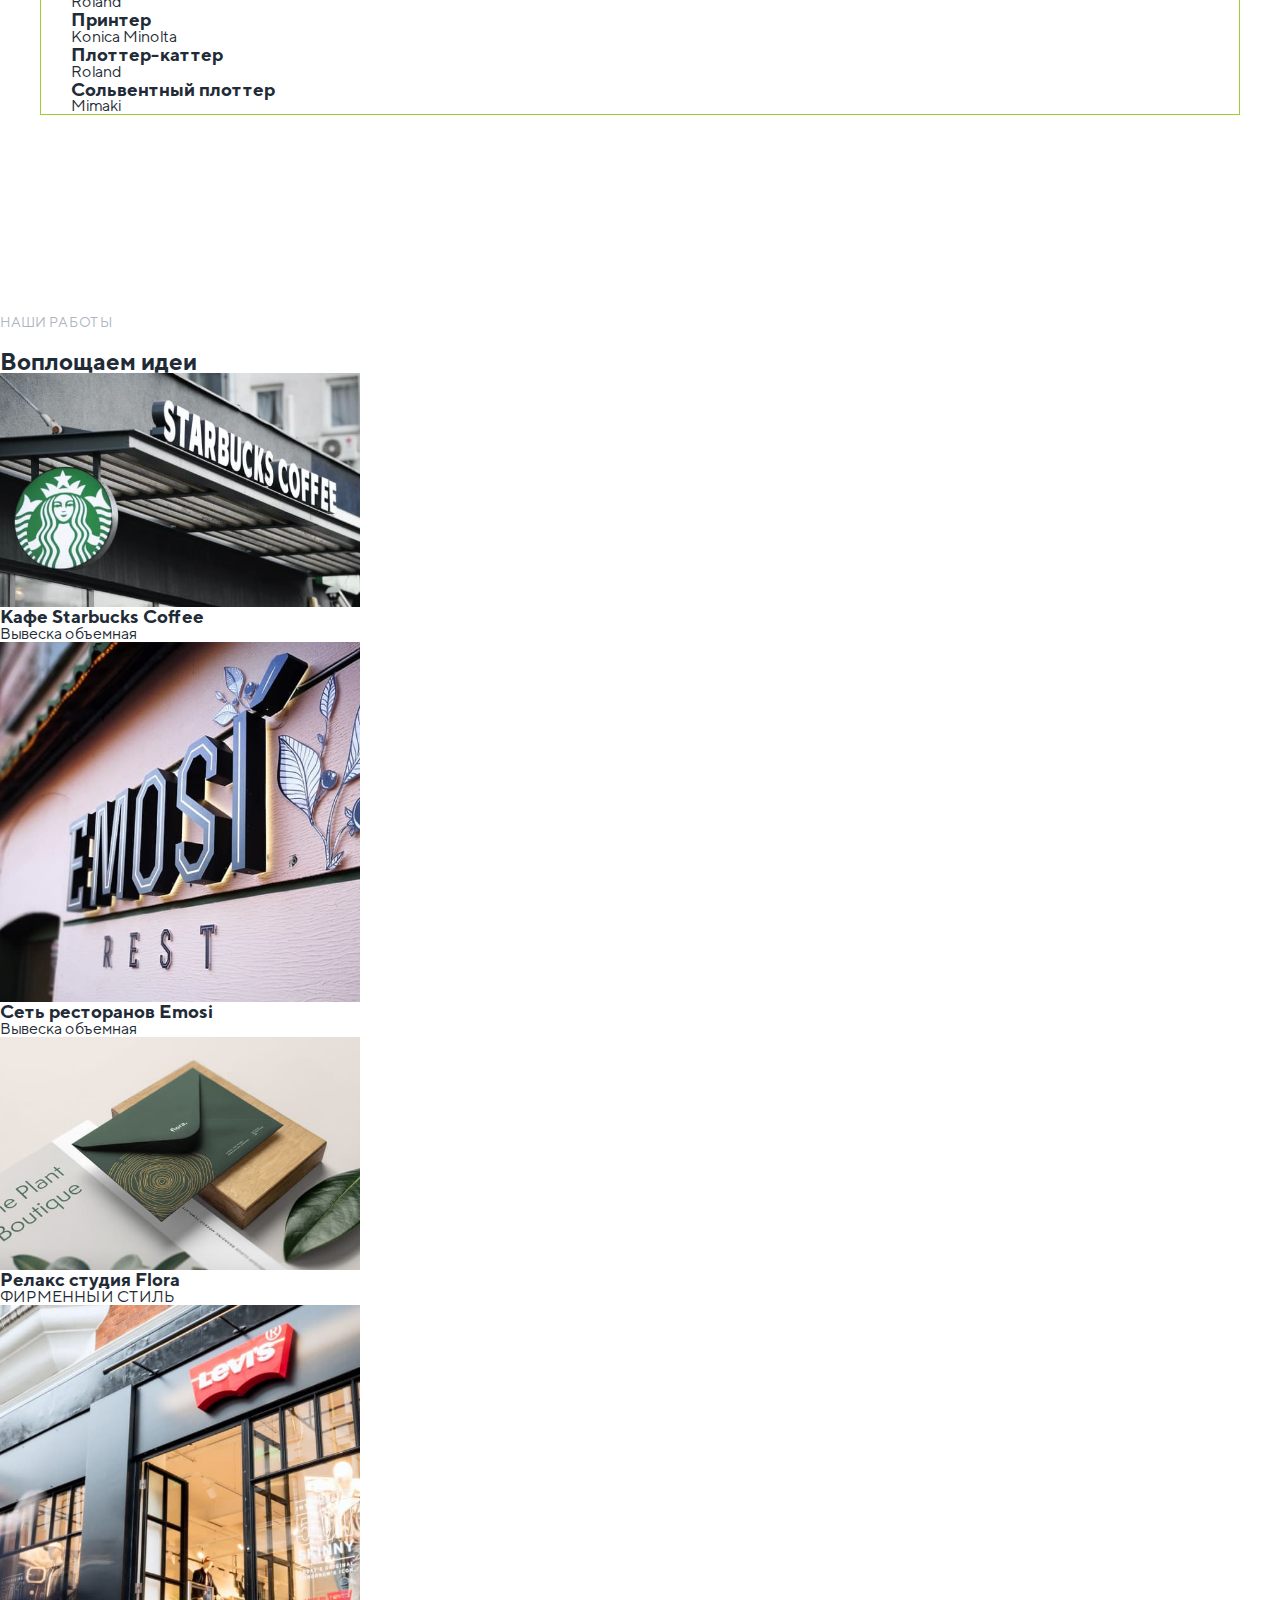
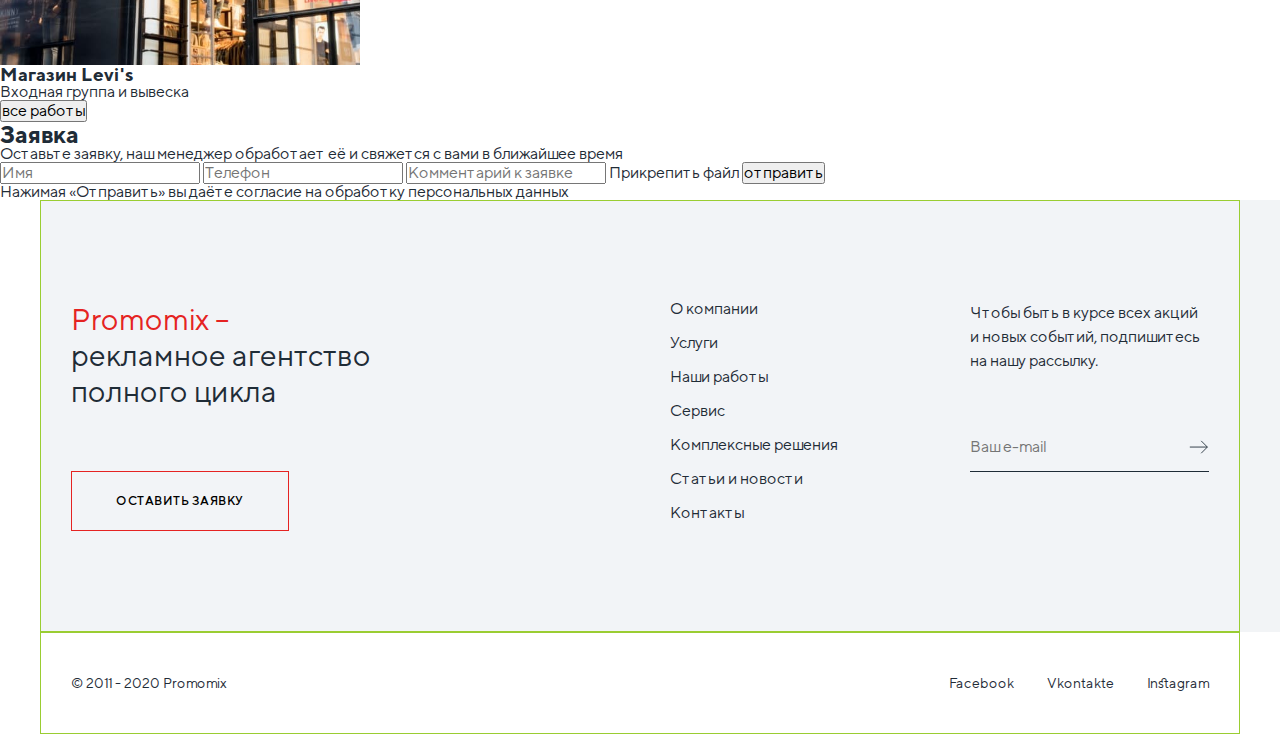
==== commit 76bd7064: "+" ====
--- a/html/about.html
+++ b/html/about.html
@@ -309,41 +309,68 @@
           />
         </div>
       </section>
+
       <!--секция оборудование-->
-      <section>
-        <h2>Оборудование</h2>
-        <ul>
-          <li>
-            <a href="">
-              <h3>Фрезерный станок</h3>
-              <p>Shtalmark</p>
-            </a>
-          </li>
-          <li>
-            <a href="">
-              <h3>Cублимационный плоттер</h3>
-              <p>Roland</p>
-            </a>
-          </li>
-          <li>
-            <a href="">
-              <h3>Принтер</h3>
-              <p>Konica Minolta</p>
-            </a>
-          </li>
-          <li>
-            <a href="">
-              <h3>Плоттер-каттер</h3>
-              <p>Roland</p>
-            </a>
-          </li>
-          <li>
-            <a href="">
-              <h3>Сольвентный плоттер</h3>
-              <p>Mimaki</p>
-            </a>
-          </li>
-        </ul>
+      <section class="section-equipment">
+        <div class="container">
+          <h2 class="item-title equipment-title">Оборудование</h2>
+          <ul>
+            <li>
+              <div class="box-equipment">
+                <div class="equipment-item">
+                  <div class="equipment-box-title">
+                    <p class="equipment-number">01</p>
+                    <h3 class="equipment-title-box">Фрезерный станок</h3>
+                  </div>
+                  <img
+                    src="../images/about/Shtalmark.png"
+                    alt="фрезерный станок"
+                    width="570"
+                  />
+                </div>
+
+                <div class="equipment-item box-position-equipment">
+                  <h4 class="equipment-title-box">Shtalmark M3-2040</h4>
+                  <p class="equipment-text">
+                    Это надежный фрезер-раскойщик, в первую очередь,
+                    востребованный в рекламной отрасли. Станок способен
+                    выполнять любые задачи: резку, точную гравировку,
+                    3D-обработку. Shtalmark M3-2040 - станок больших
+                    возможностей. Он может обрабатывать не только дерево,
+                    пластик, но и искусственный камень и цветные металлы.
+                  </p>
+                </div>
+                <svg width="23" height="2" class="icon-minus-23">
+                  <use href="../images/icon/sprite.svg#icon-minus-23"></use>
+                </svg>
+              </div>
+            </li>
+            <li>
+              <a href="">
+                <h3>Cублимационный плоттер</h3>
+                <p>Roland</p>
+              </a>
+            </li>
+            <li>
+              <a href="">
+                <h3>Принтер</h3>
+                <p>Konica Minolta</p>
+              </a>
+            </li>
+            <li>
+              <a href="">
+                <h3>Плоттер-каттер</h3>
+                <p>Roland</p>
+              </a>
+            </li>
+            <li>
+              <a href="">
+                <h3>Сольвентный плоттер</h3>
+                <p>Mimaki</p>
+              </a>
+            </li>
+          </ul>
+        </div>
       </section>
       <!--секция наши работы-->
       <section>
--- a/CSS/about.css
+++ b/CSS/about.css
@@ -100,6 +100,8 @@
   padding-left: 30px;
   margin-right: auto;
   margin-left: auto;
+
+  border: 1px solid yellowgreen;
 }
 
 .background-container {
@@ -263,6 +265,8 @@
   color: var(--main-grey);
   letter-spacing: 0.05em;
   text-transform: uppercase;
+
+  margin-bottom: 20px;
 }
 
 .text-section-advertising {
@@ -353,8 +357,6 @@
   font-weight: 500;
   line-height: 1.2;
   color: var(--main-black);
-
-  margin-top: 20px;
 }
 
 /* Секция история */
@@ -458,6 +460,72 @@
   bottom: -28%;
 }
 
+/* Секция оборудование */
+
+.section-equipment {
+  padding-top: 200px;
+  padding-bottom: 200px;
+}
+
+.box-equipment {
+  display: flex;
+  margin-right: -60px;
+}
+
+.equipment-item {
+  --grid-item: 2;
+  flex-basis: calc((100% - 60px * var(--grid-item)) / var(--grid-item));
+  margin-right: 60px;
+}
+
+.equipment-box-title {
+  display: flex;
+}
+
+.equipment-title {
+  margin-bottom: 130px;
+}
+
+.equipment-title-box {
+  margin-bottom: 33px;
+
+  font-size: 20px;
+  font-weight: 400;
+}
+
+.equipment-text {
+  line-height: 1.5;
+}
+
+.icon-minus-23 {
+  position: absolute;
+  top: 26.5%;
+  right: 0;
+
+  stroke: var(--main-black);
+}
+
+.equipment-number {
+  margin-right: 70px;
+  margin-top: 4px;
+  color: var(--main-grey);
+}
+
+.equipment-number::before {
+  position: absolute;
+  top: 23%;
+  left: 0;
+
+  content: "";
+  display: inline-block;
+  border: 1px solid var(--main-grey);
+  width: 1200px;
+}
+
+.box-position-equipment {
+  padding-top: 100px;
+}
+
 /* Секция футер */
 
 .footer-box {
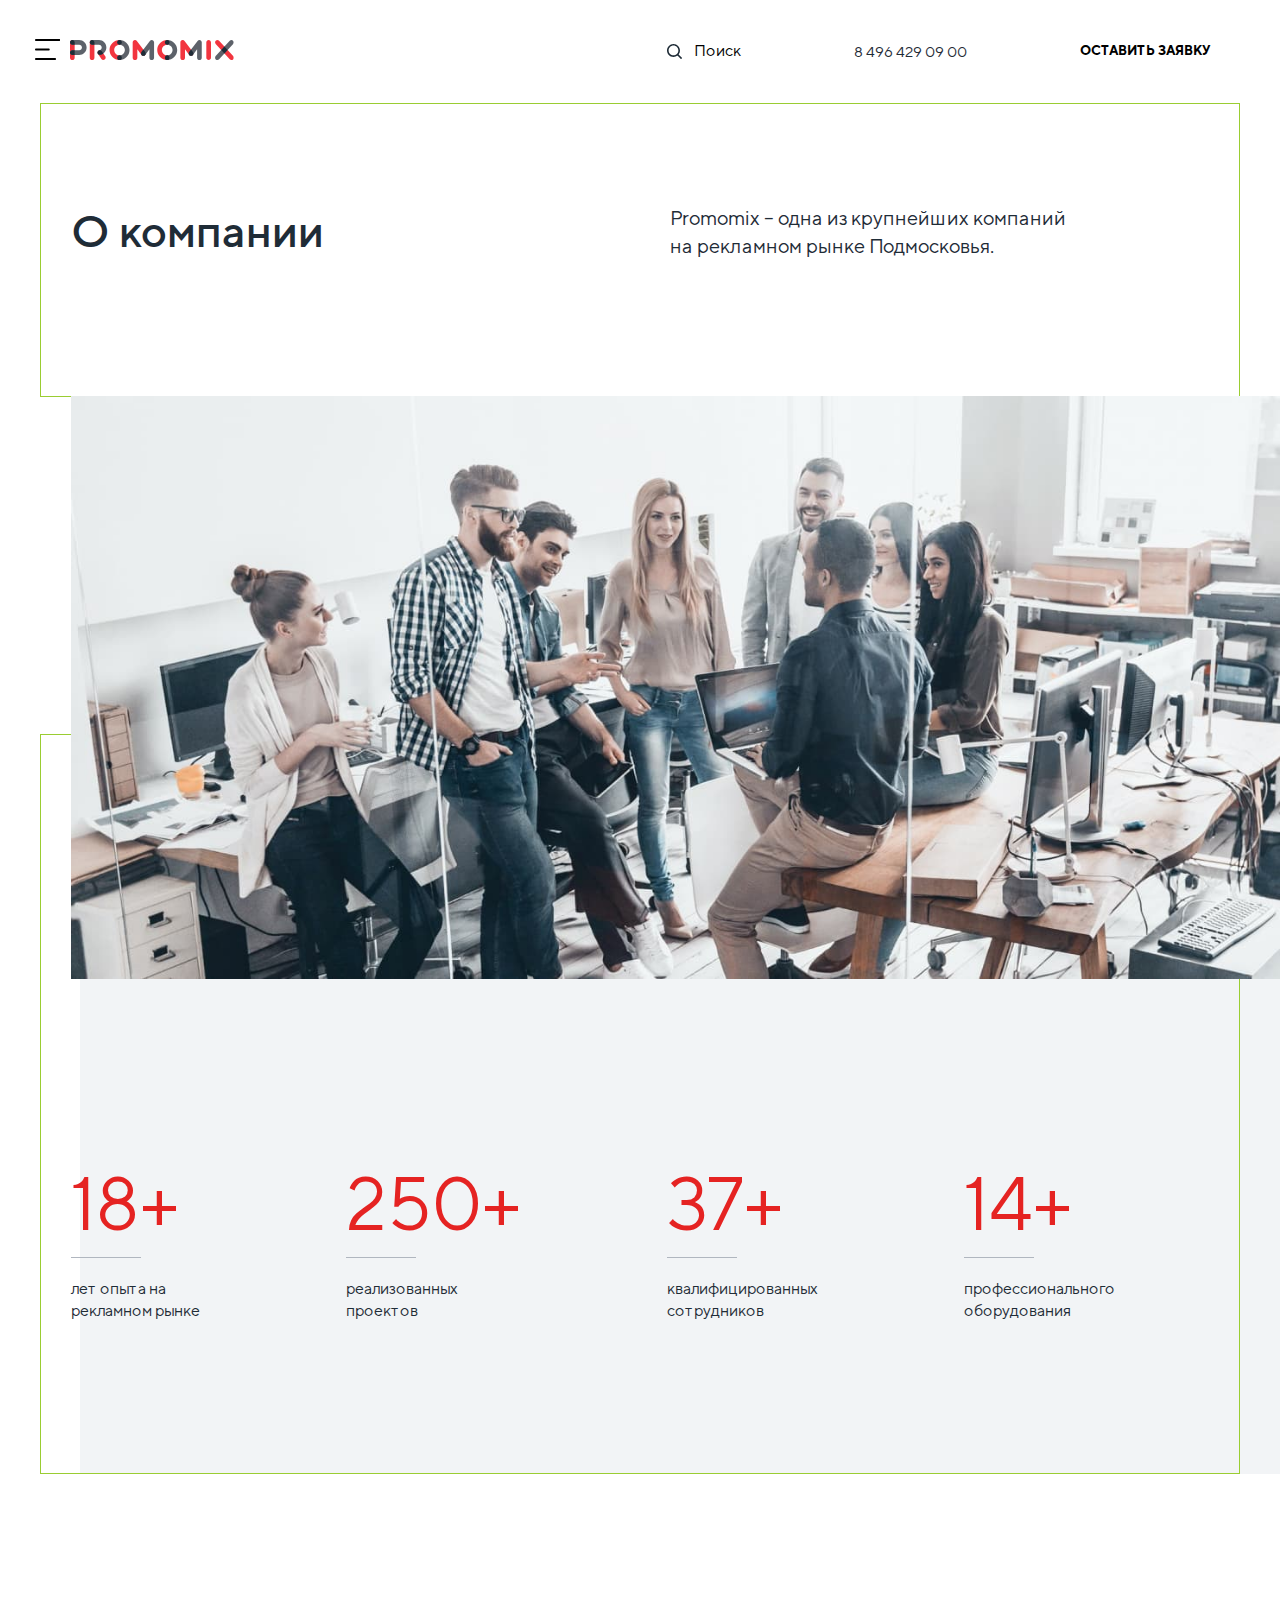
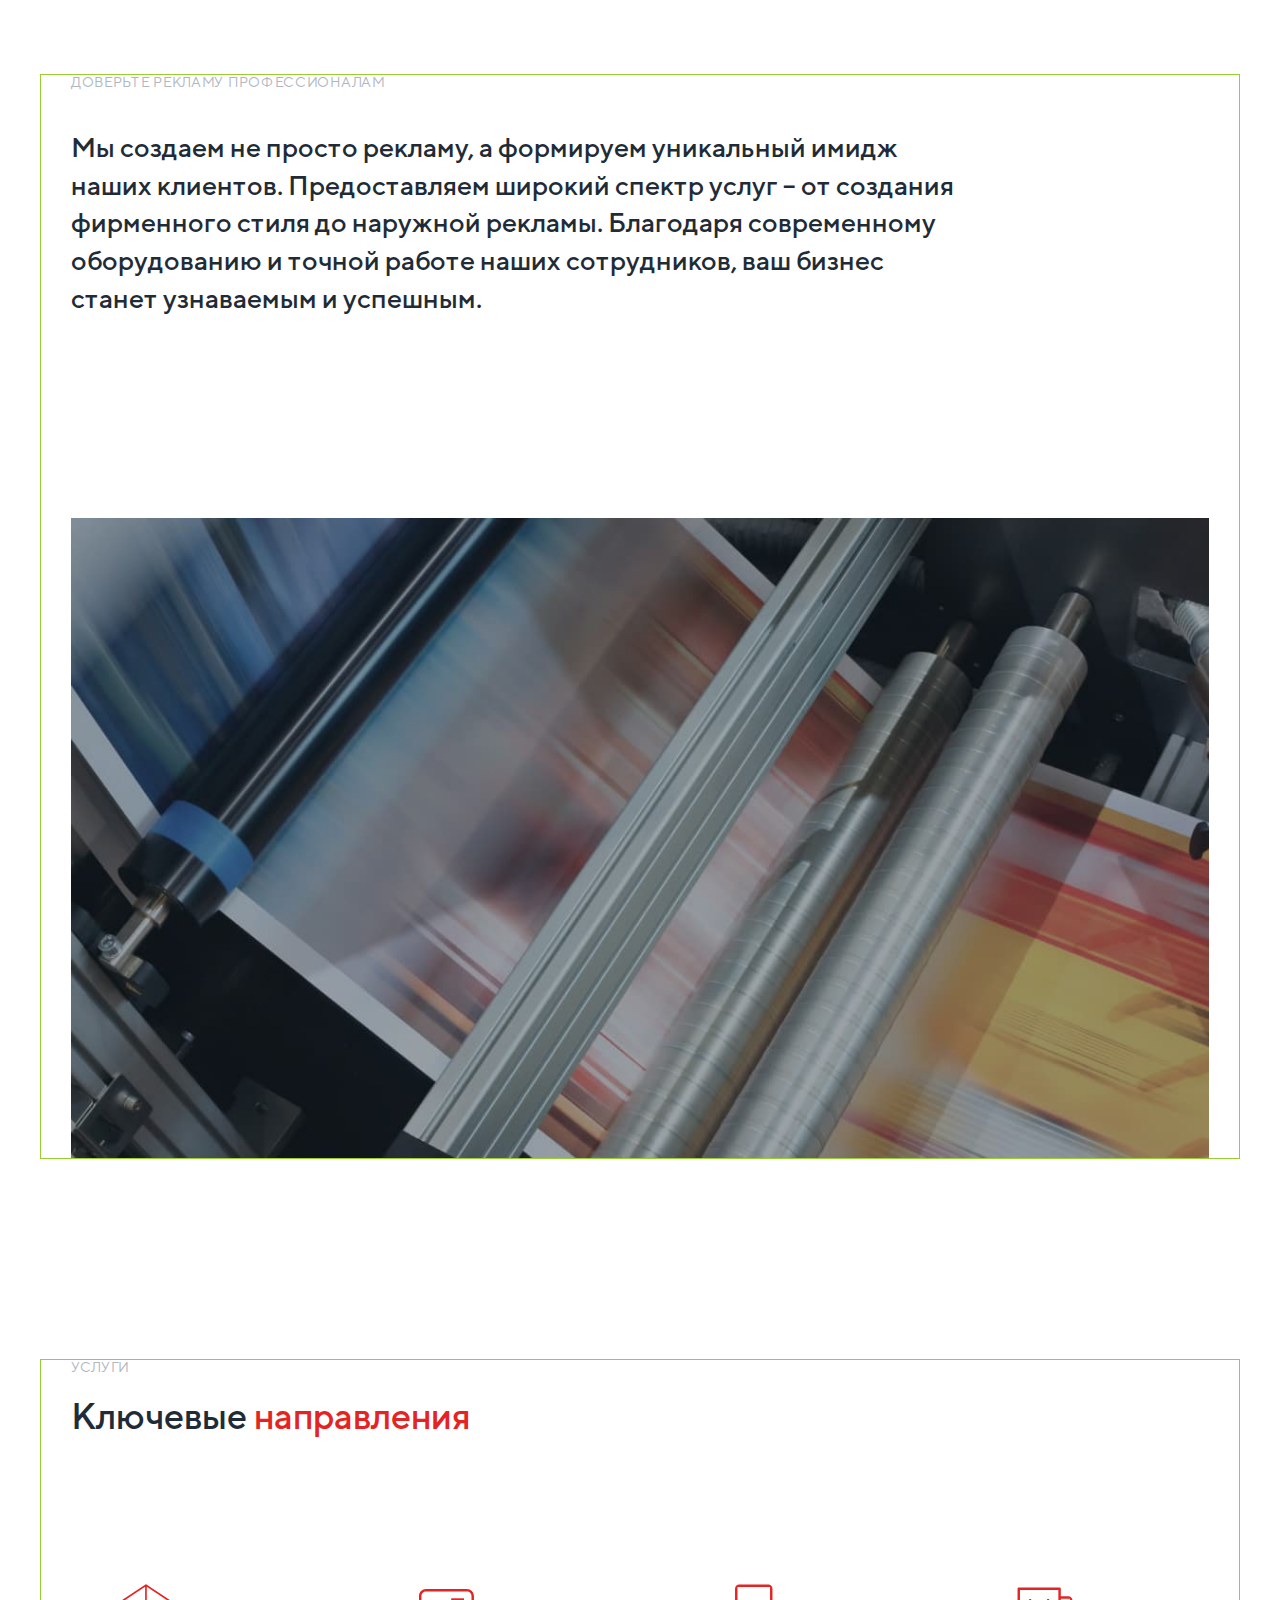
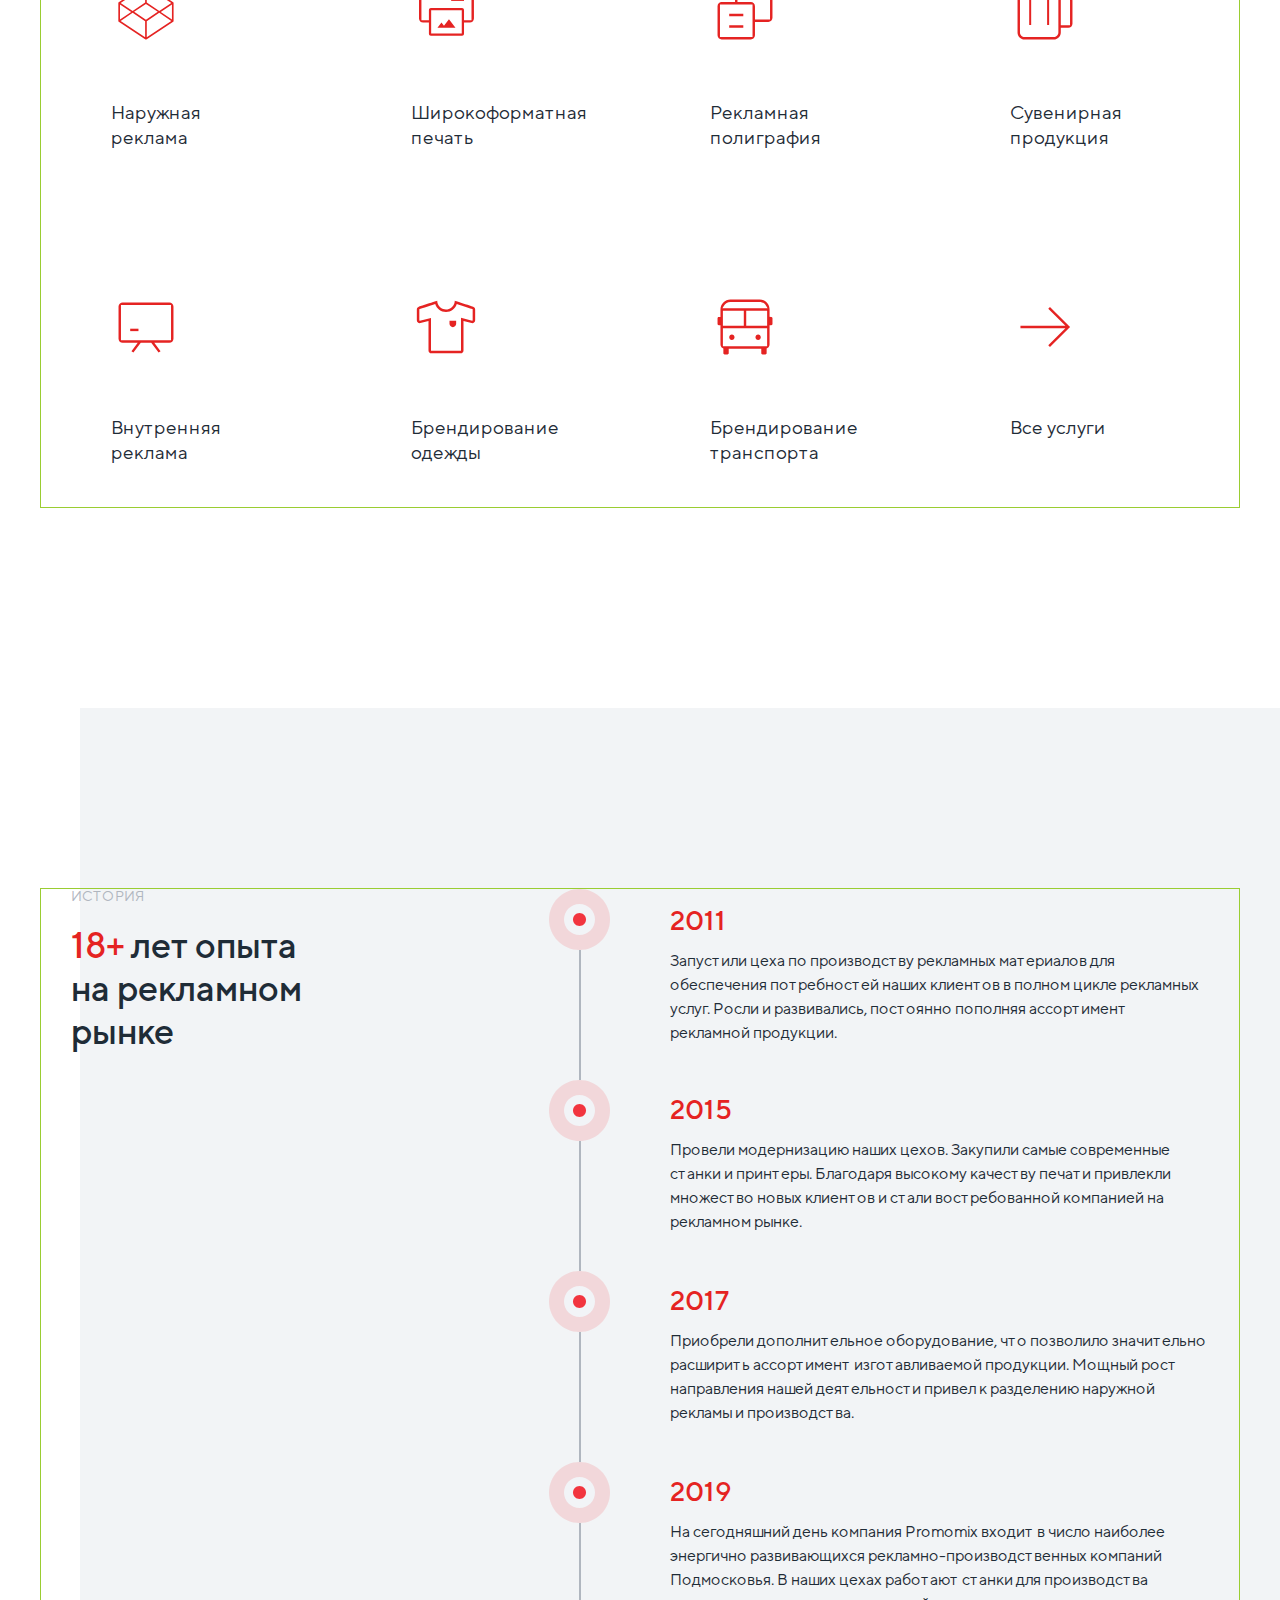
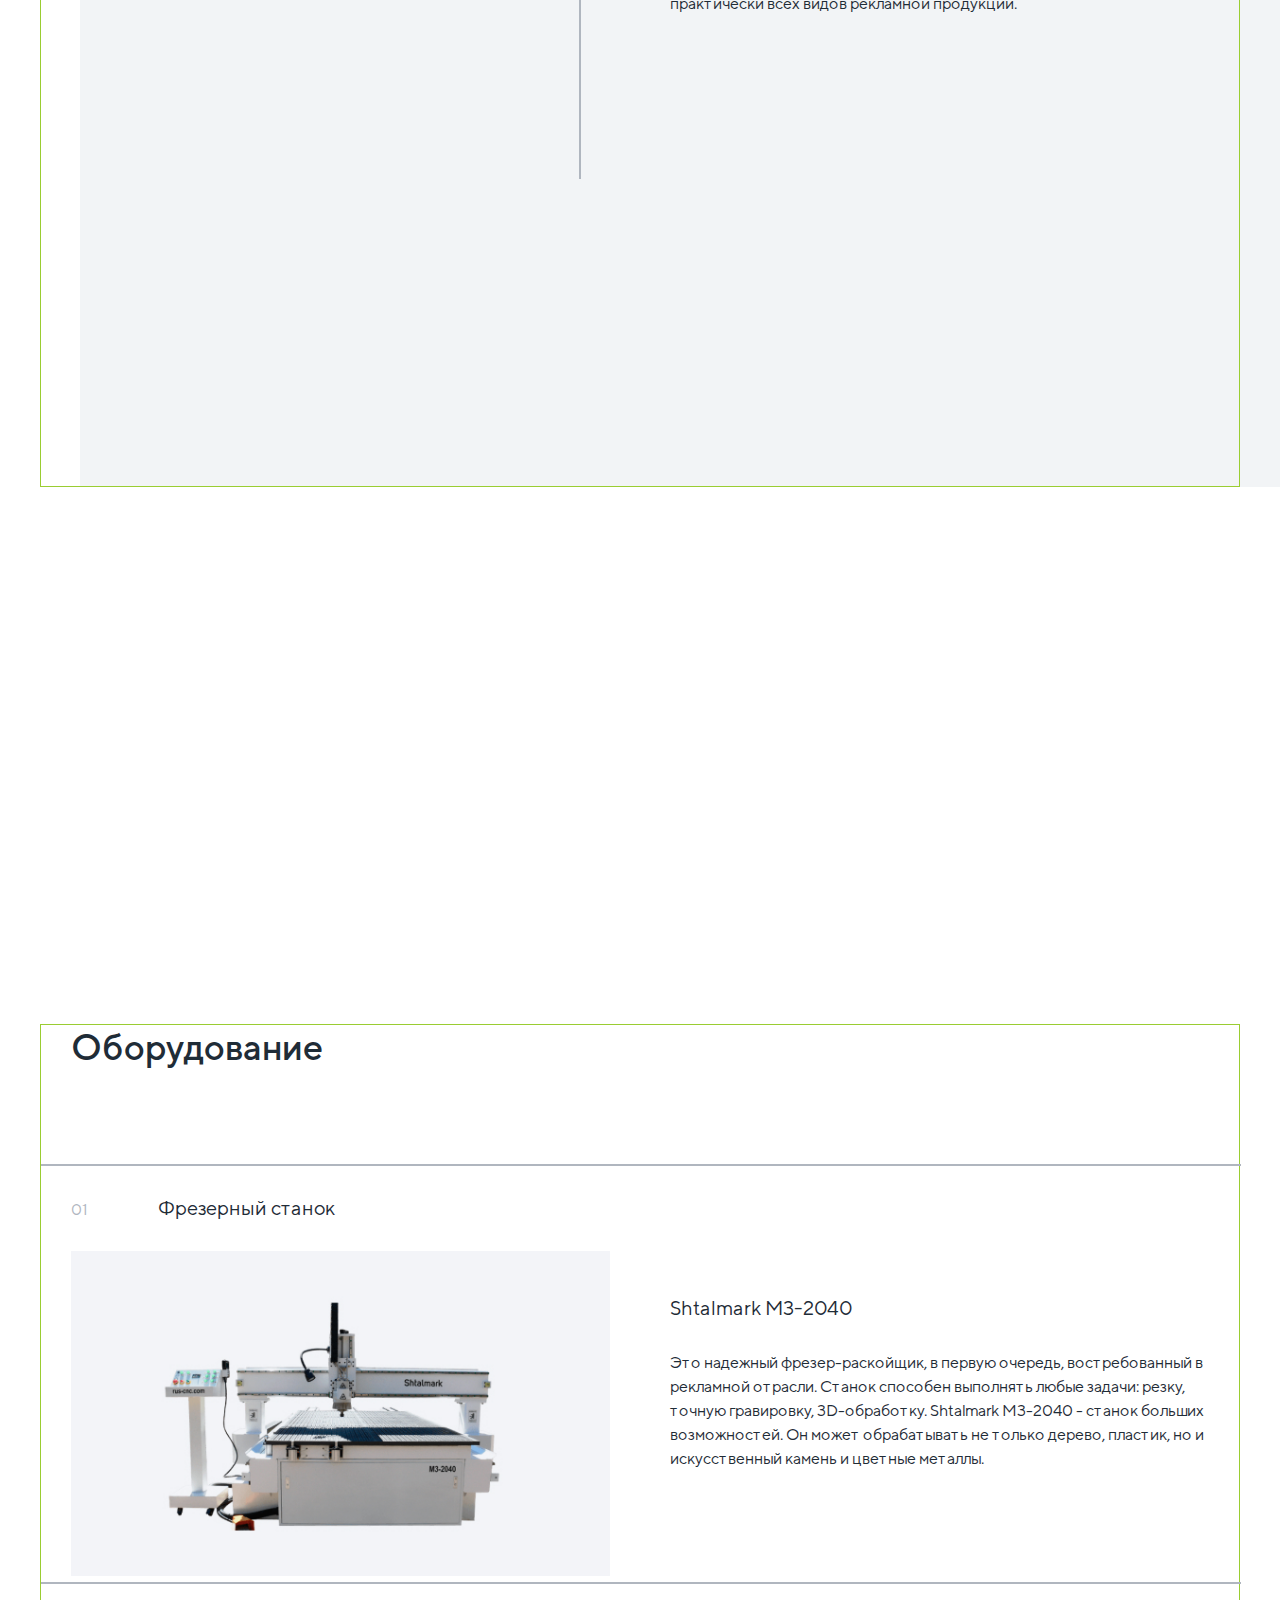
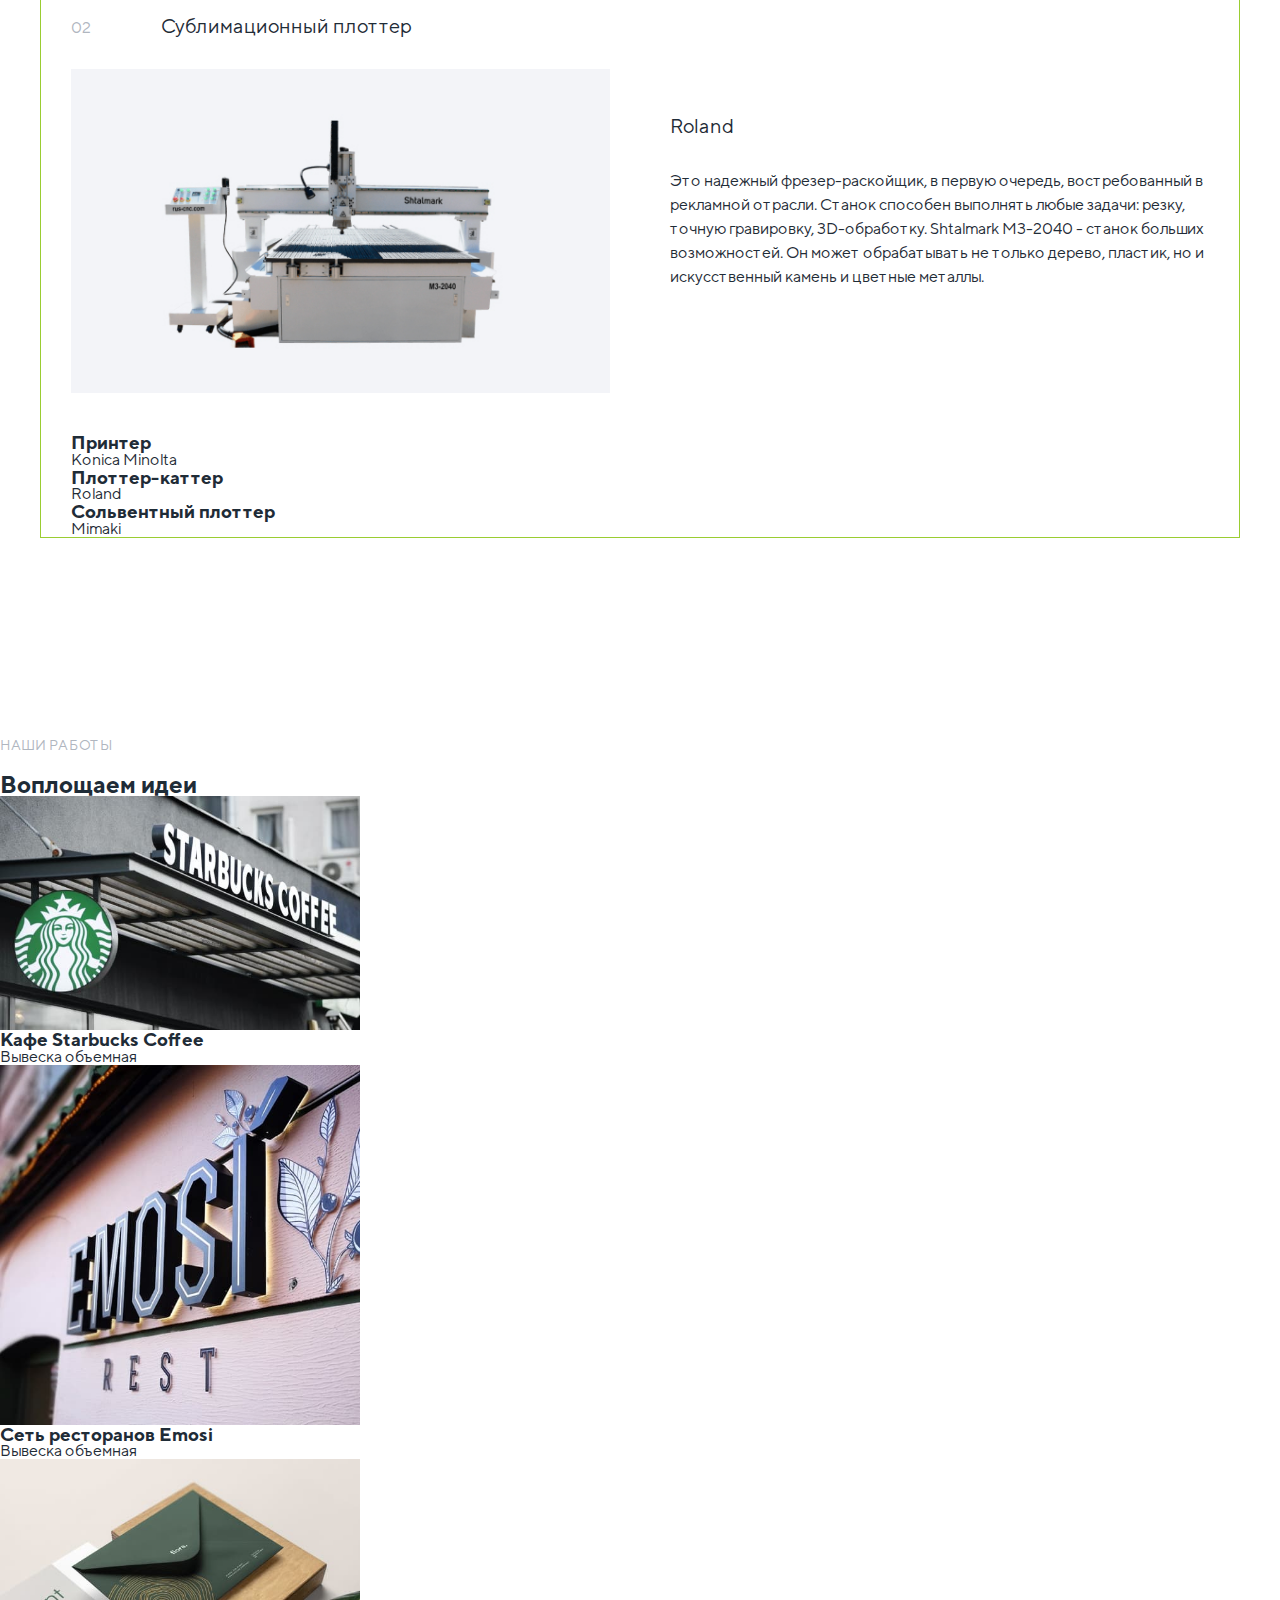
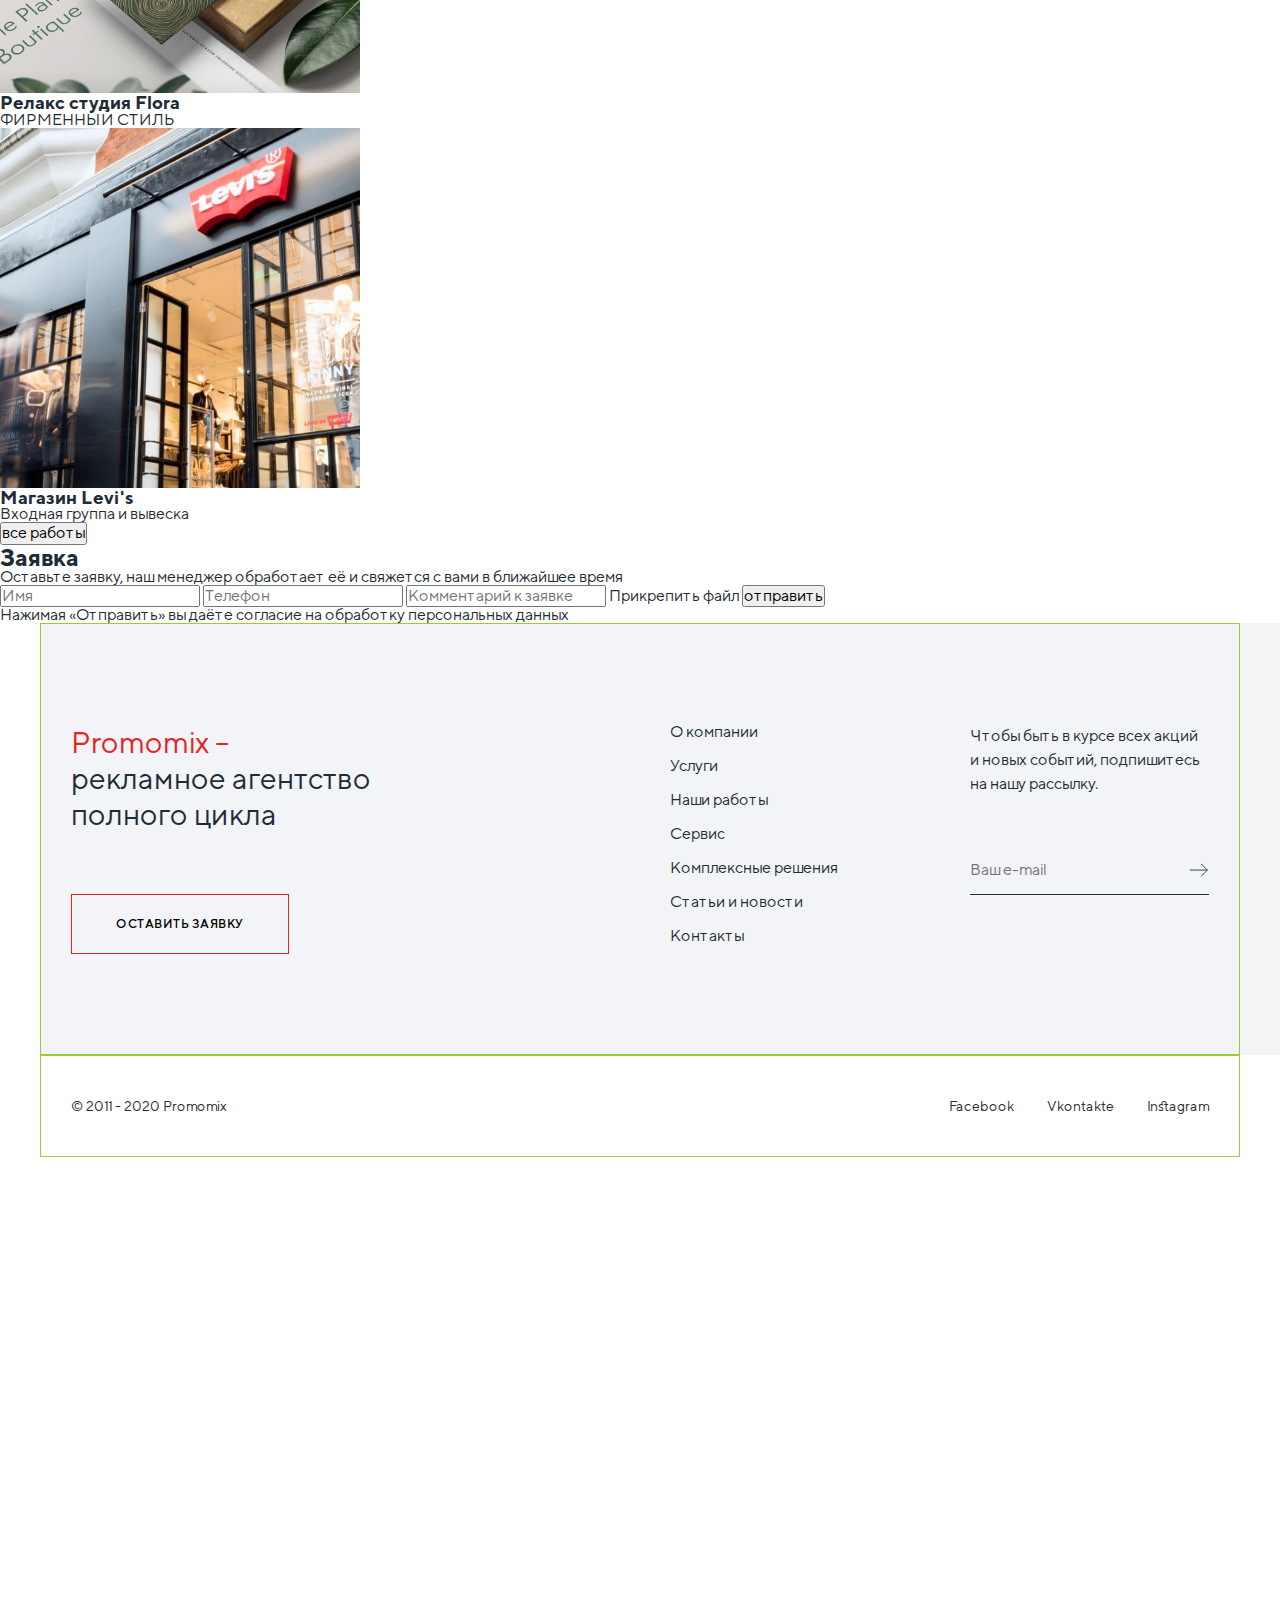
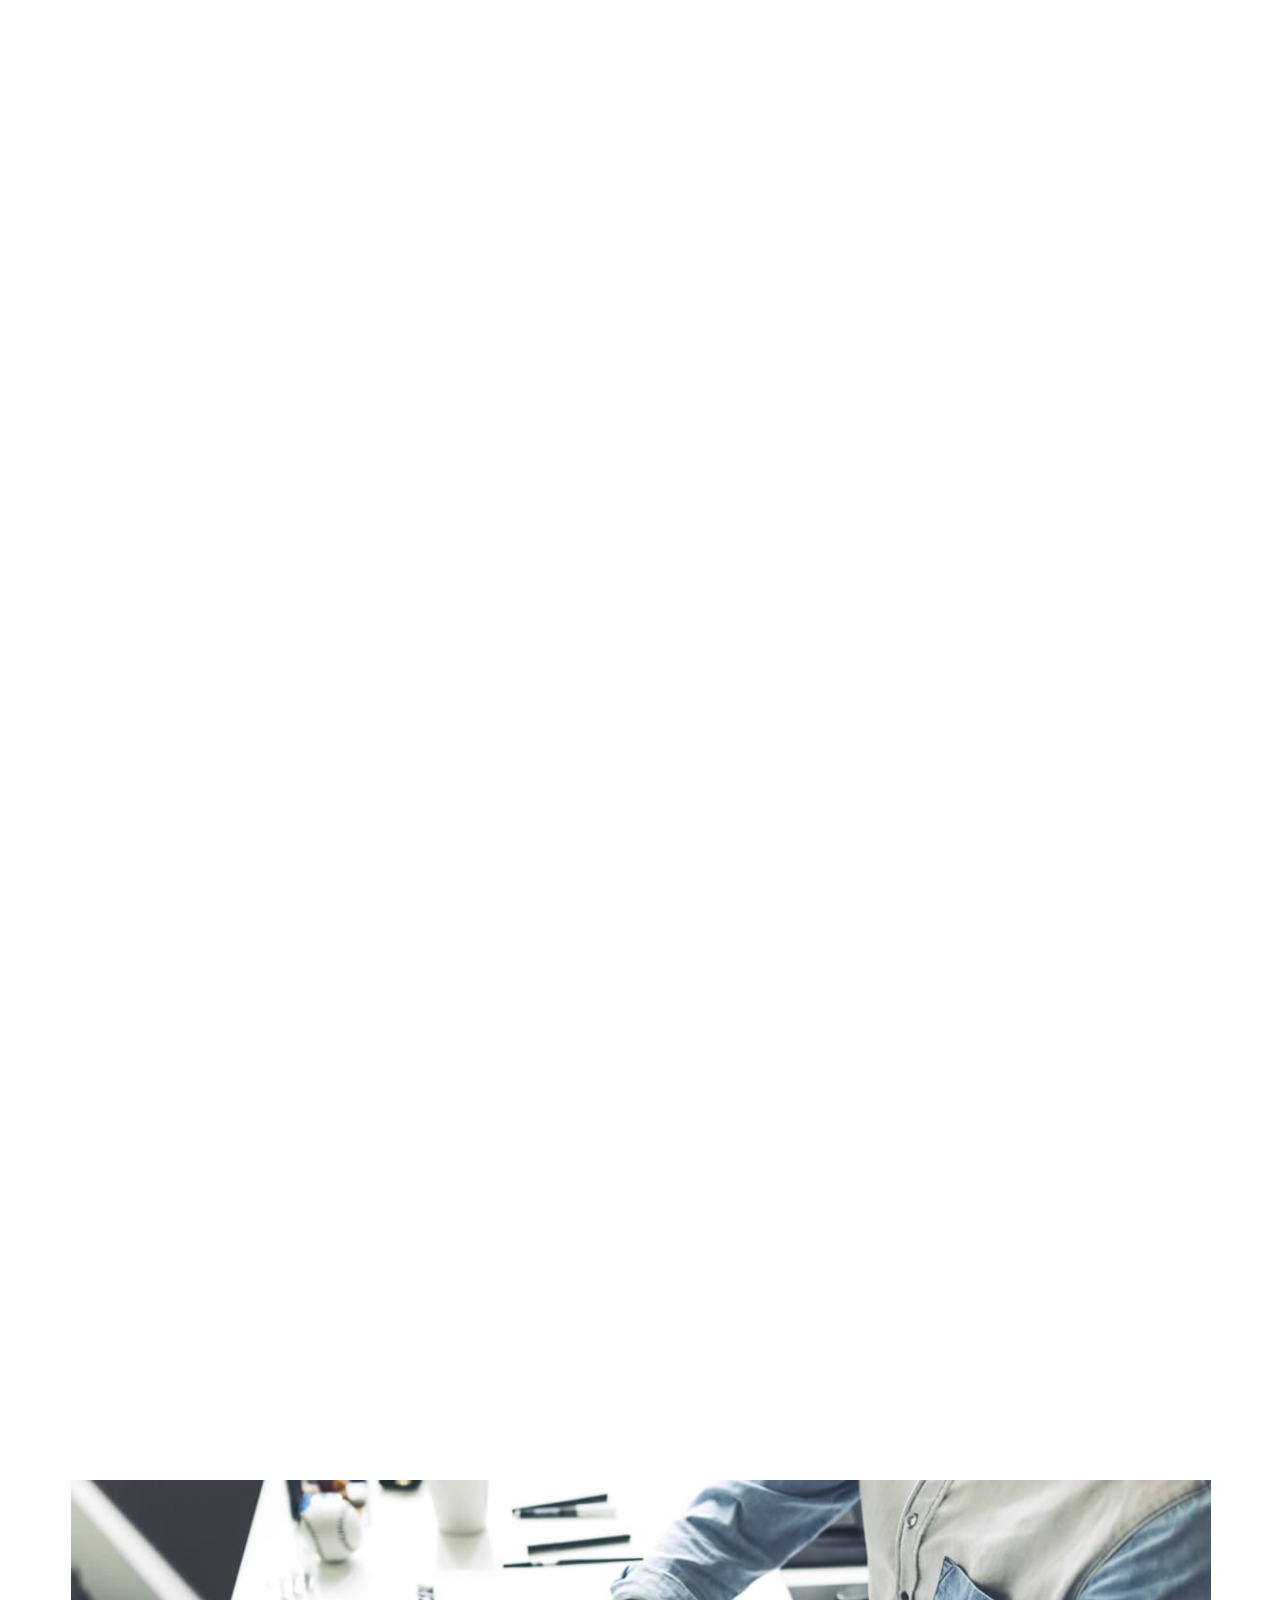
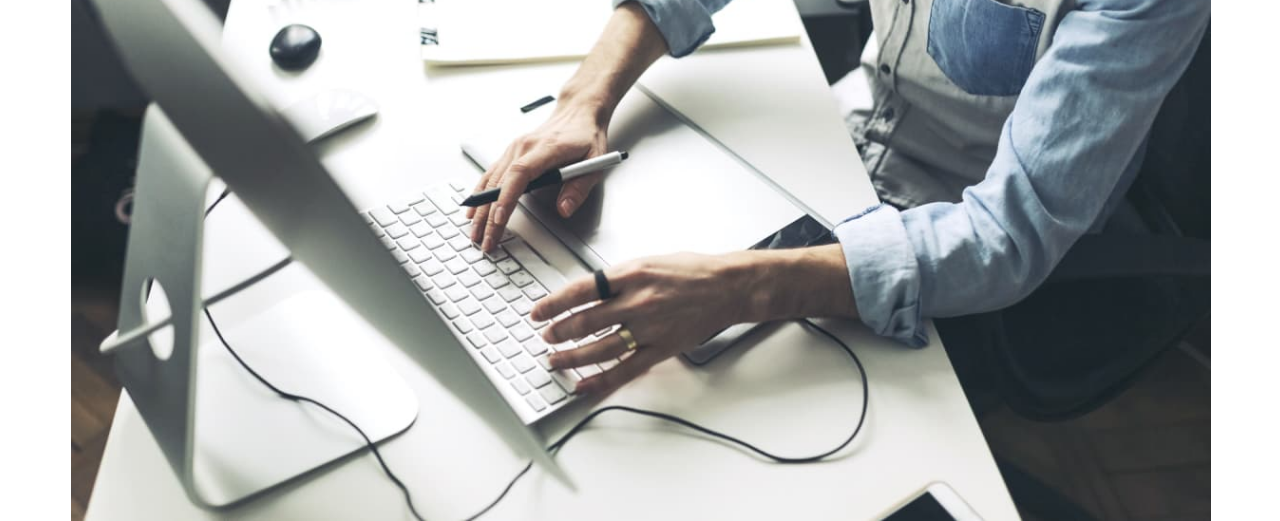
==== commit 9bfdc8c5: "+" ====
--- a/html/about.html
+++ b/html/about.html
@@ -315,17 +315,18 @@
         <div class="container">
           <h2 class="item-title equipment-title">Оборудование</h2>
           <ul>
-            <li>
+            <li class="equipment-list-title">
               <div class="box-equipment">
                 <div class="equipment-item">
                   <div class="equipment-box-title">
-                    <p class="equipment-number">01</p>
+                    <p class="equipment-number-1">01</p>
                     <h3 class="equipment-title-box">Фрезерный станок</h3>
                   </div>
                   <img
                     src="../images/about/Shtalmark.png"
                     alt="фрезерный станок"
                     width="570"
+                    class="equipment-img"
                   />
                 </div>
 
@@ -345,17 +346,41 @@
                 </svg>
               </div>
             </li>
-            <li>
-              <a href="">
-                <h3>Cублимационный плоттер</h3>
-                <p>Roland</p>
-              </a>
+            <li class="equipment-list-title">
+              <div class="box-equipment">
+                <div class="equipment-item">
+                  <div class="equipment-box-title">
+                    <p class="equipment-number-2">02</p>
+                    <h3 class="equipment-title-box">Cублимационный плоттер</h3>
+                  </div>
+                  <img
+                    src="../images/about/Shtalmark.png"
+                    alt="фрезерный станок"
+                    width="570"
+                    class="equipment-img"
+                  />
+                </div>
+
+                <div class="equipment-item box-position-equipment">
+                  <h4 class="equipment-title-box">Roland</h4>
+                  <p class="equipment-text">
+                    Это надежный фрезер-раскойщик, в первую очередь,
+                    востребованный в рекламной отрасли. Станок способен
+                    выполнять любые задачи: резку, точную гравировку,
+                    3D-обработку. Shtalmark M3-2040 - станок больших
+                    возможностей. Он может обрабатывать не только дерево,
+                    пластик, но и искусственный камень и цветные металлы.
+                  </p>
+                </div>
+                <svg width="23" height="2" class="icon-minus-23">
+                  <use href="../images/icon/sprite.svg#icon-minus-23"></use>
+                </svg>
+              </div>
             </li>
             <li>
               <a href="">
                 <h3>Принтер</h3>
                 <p>Konica Minolta</p>
-              </a>
             </li>
             <li>
               <a href="">
--- a/CSS/about.css
+++ b/CSS/about.css
@@ -93,8 +93,6 @@
 }
 
 .container {
-  position: relative;
-
   width: 1200px;
   padding-right: 30px;
   padding-left: 30px;
@@ -499,22 +497,26 @@
 
 .icon-minus-23 {
   position: absolute;
-  top: 26.5%;
-  right: 0;
+  top: 2.3%;
+  left: 100.7%;
 
   stroke: var(--main-black);
 }
 
-.equipment-number {
+.equipment-list-title {
+  position: relative;
+}
+
+.equipment-number-1 {
   margin-right: 70px;
   margin-top: 4px;
   color: var(--main-grey);
 }
 
-.equipment-number::before {
+.equipment-number-1::before {
   position: absolute;
-  top: 23%;
-  left: 0;
+  top: -34px;
+  right: -2.8%;
 
   content: "";
   display: inline-block;
@@ -522,8 +524,29 @@
   width: 1200px;
 }
 
+.equipment-number-2 {
+  margin-right: 70px;
+  margin-top: 4px;
+  color: var(--main-grey);
+}
+
+.equipment-number-2::before {
+  position: absolute;
+  top: -34px;
+  right: -2.8%;
+
+  content: "";
+  display: inline-block;
+  border: 1px solid var(--main-grey);
+  width: 1200px;
+}
+
 .box-position-equipment {
   padding-top: 100px;
+}
+
+.equipment-img {
+  margin-bottom: 40px;
 }
 
 /* Секция футер */
